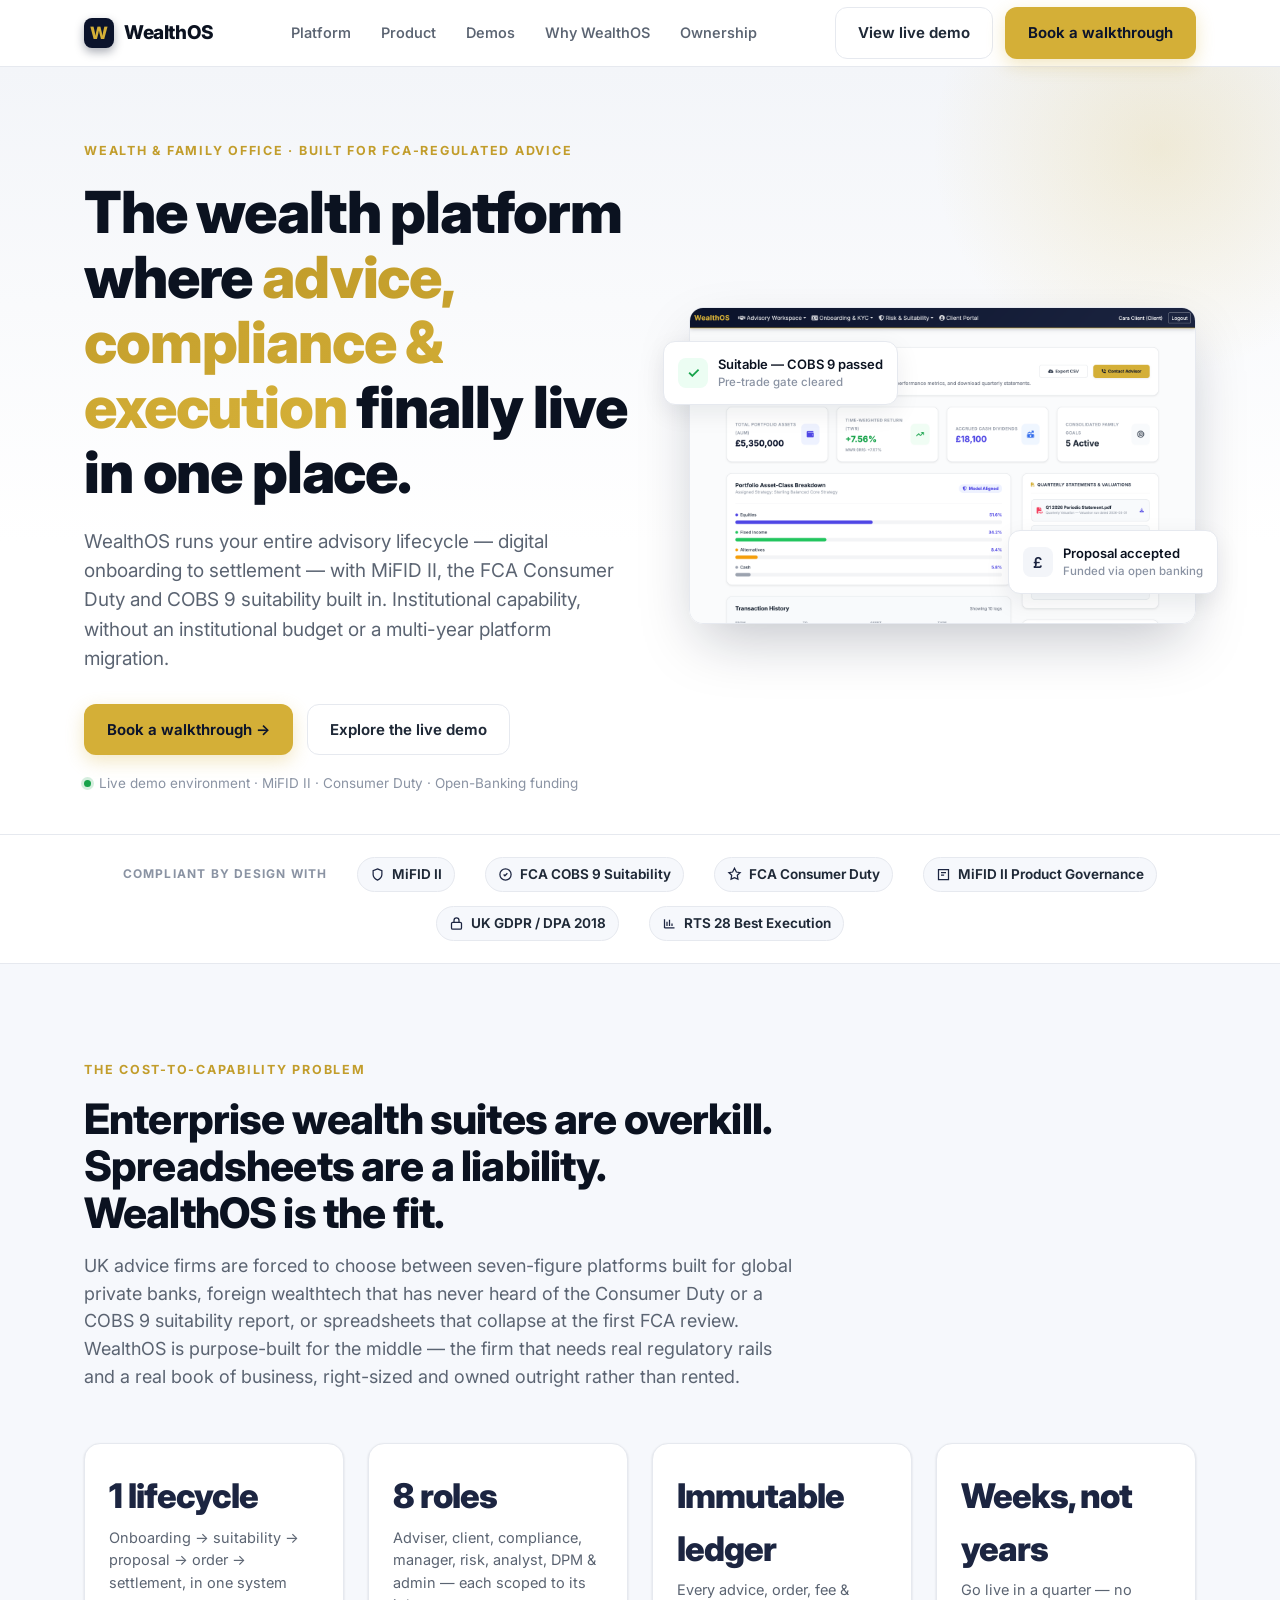
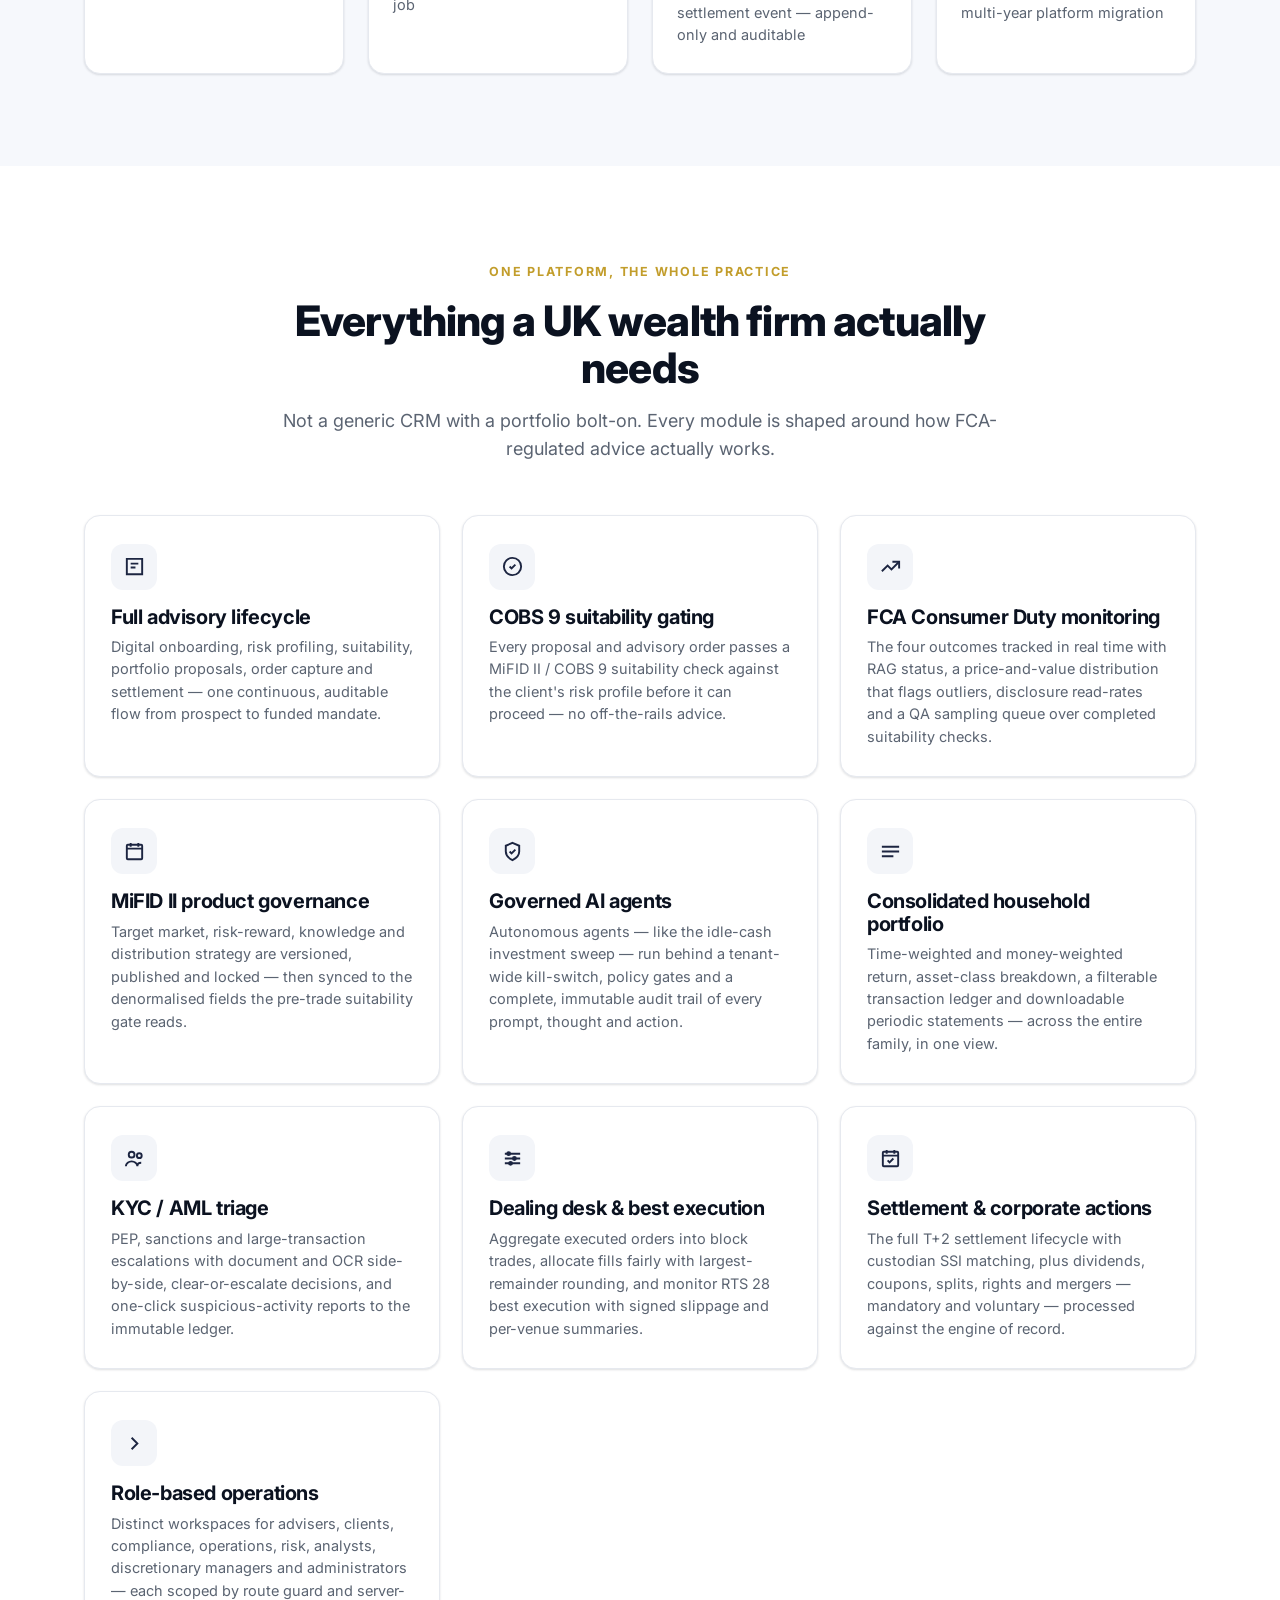
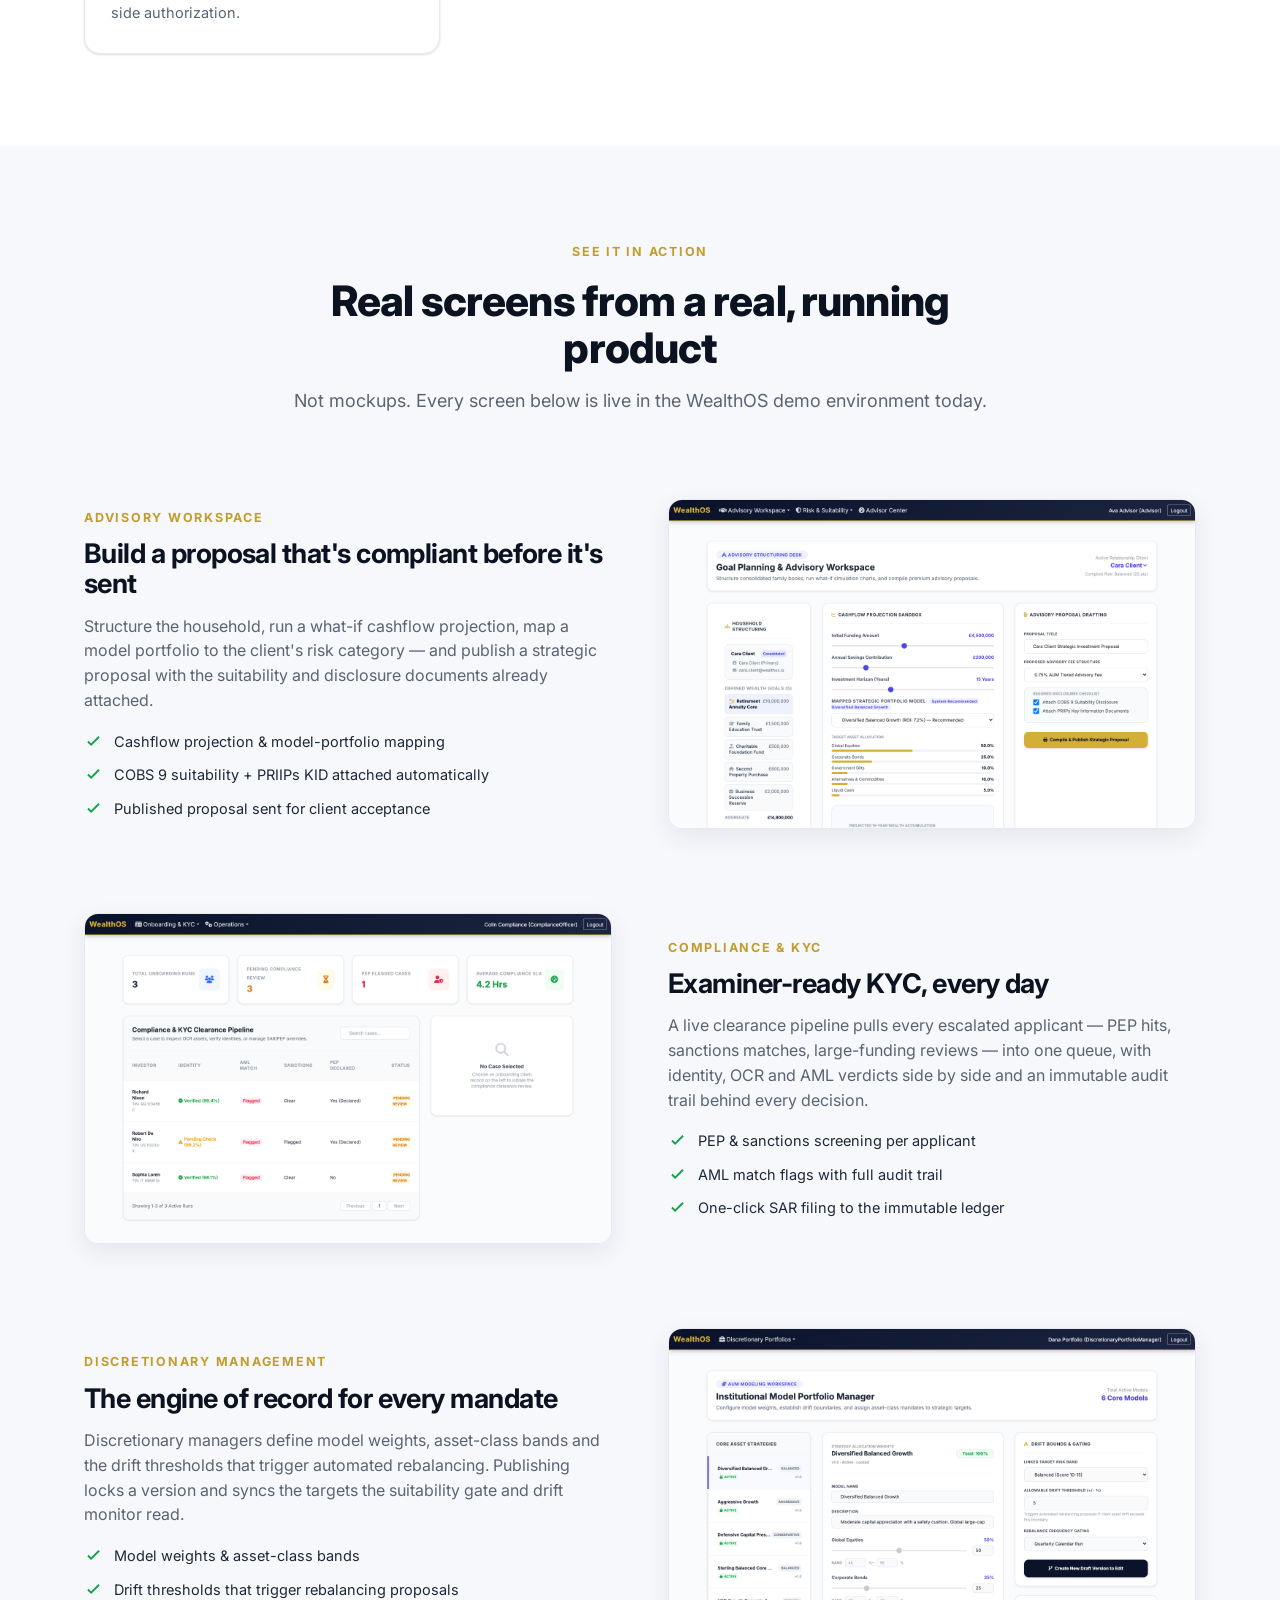
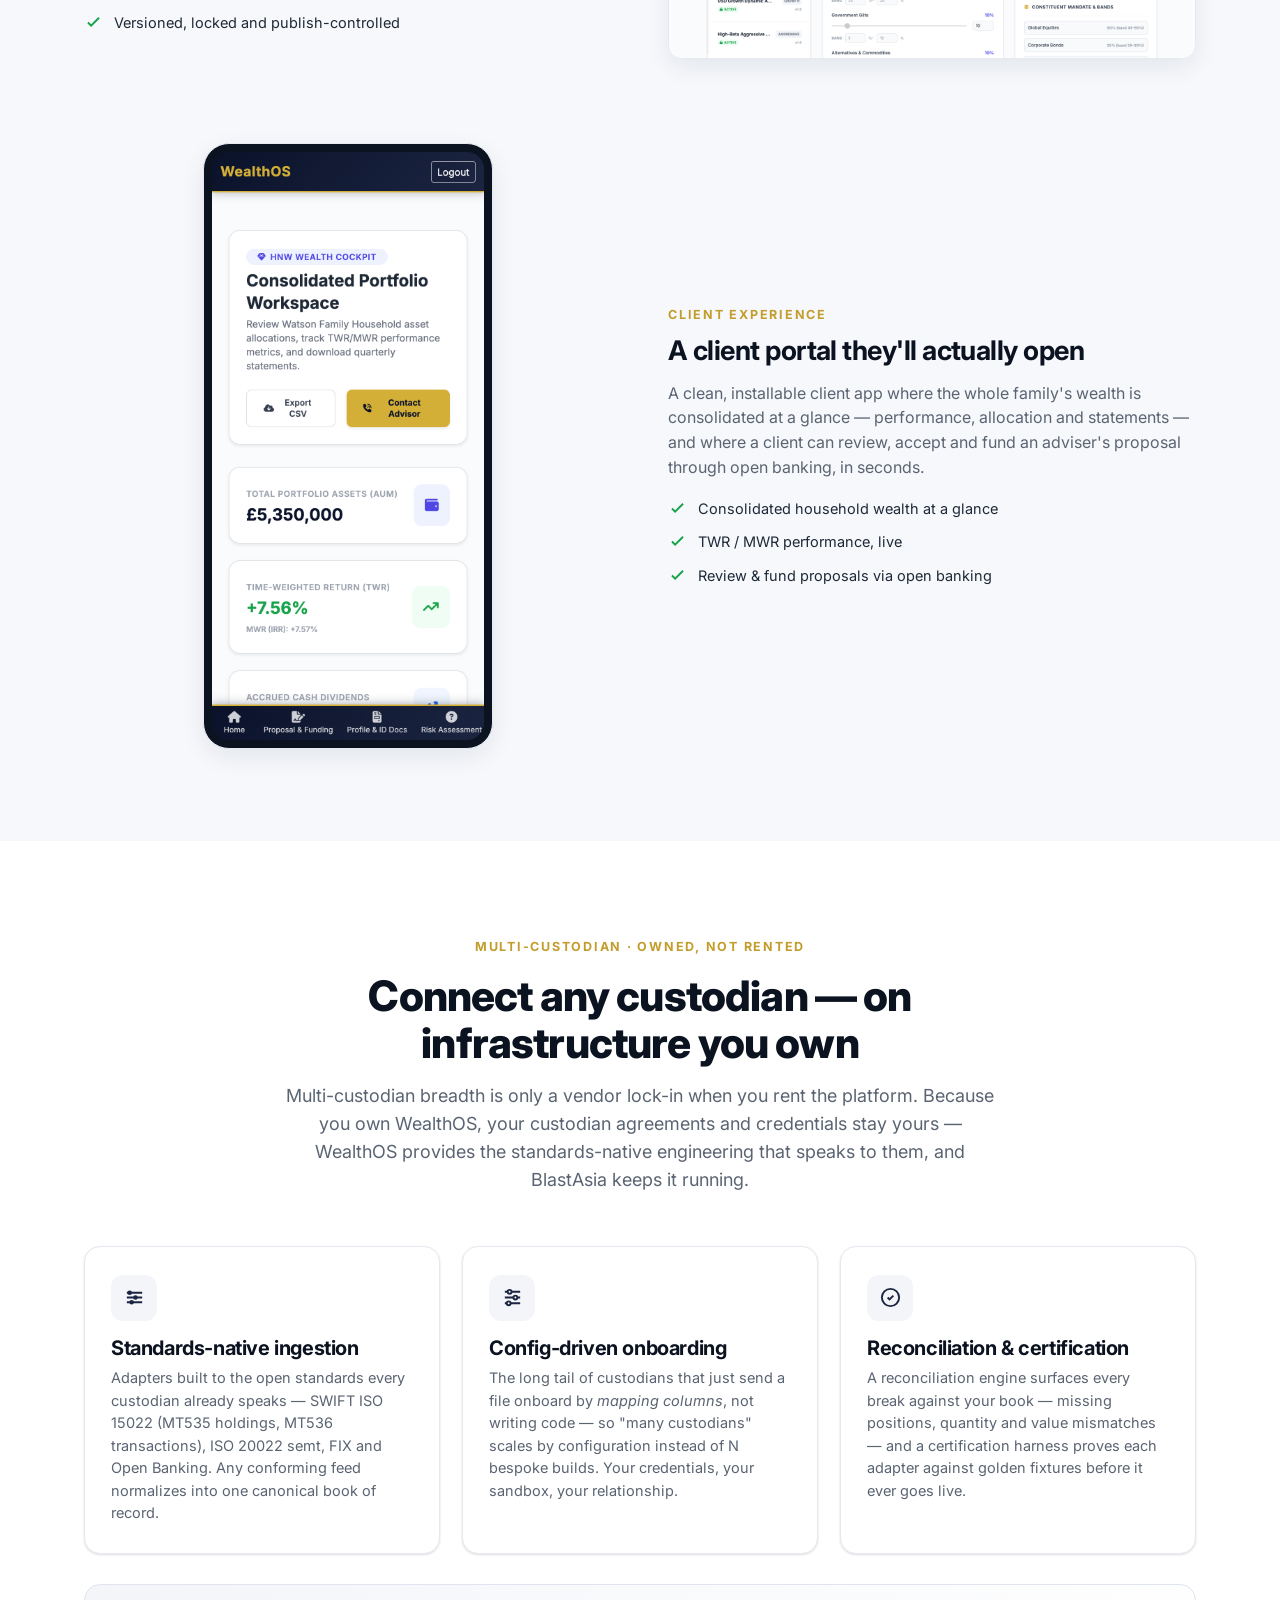
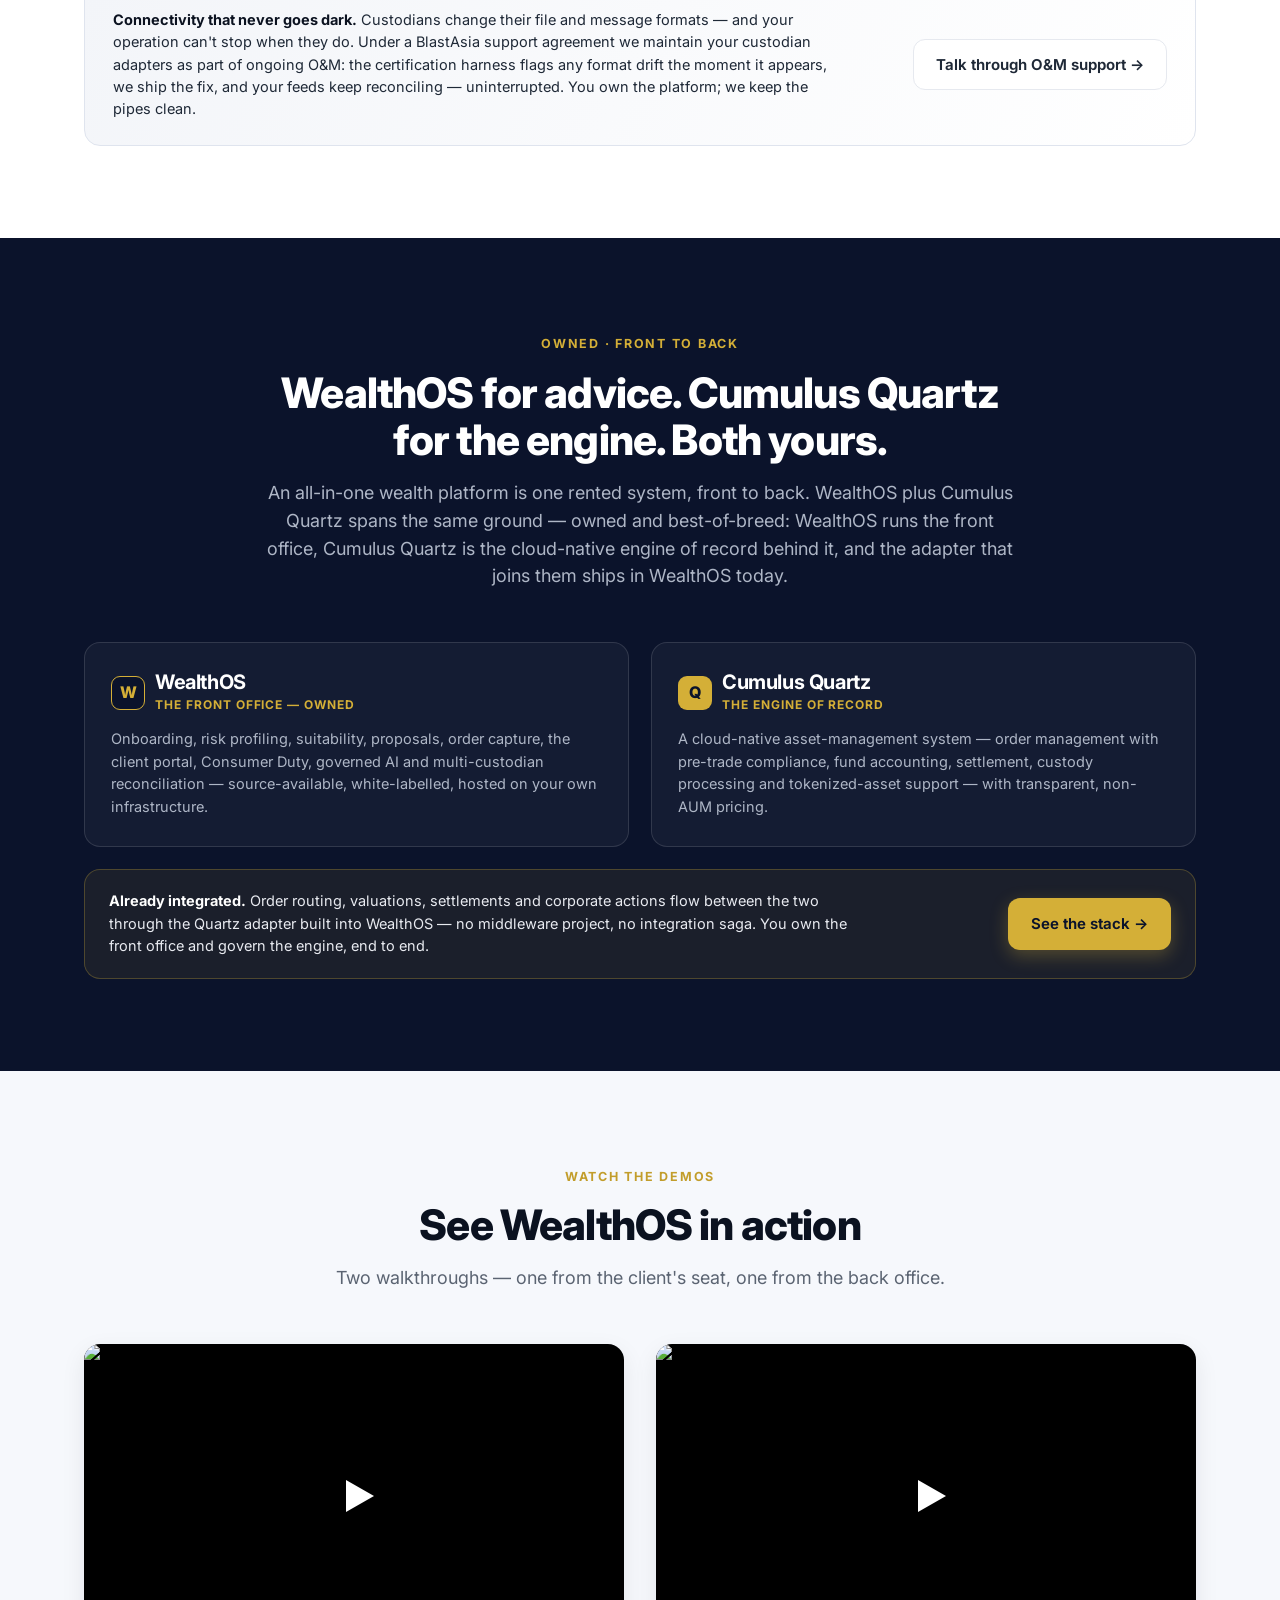
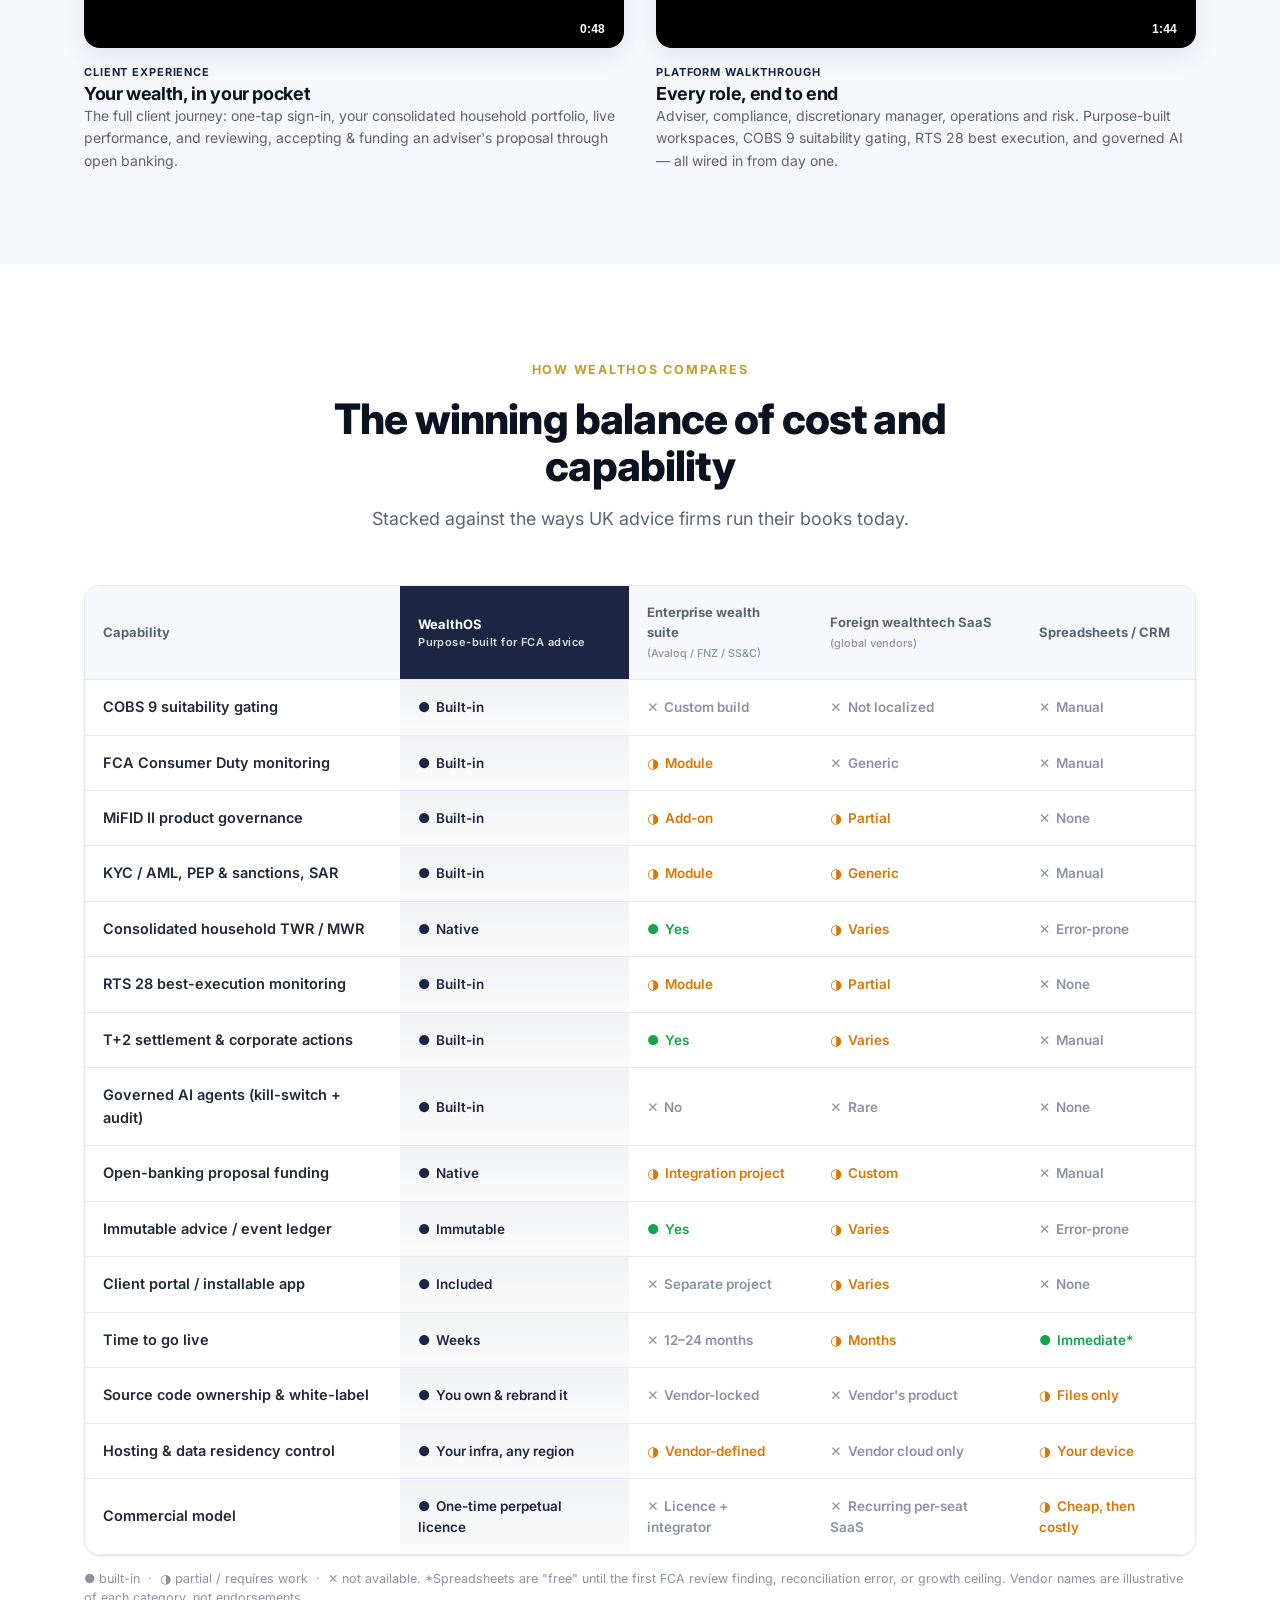
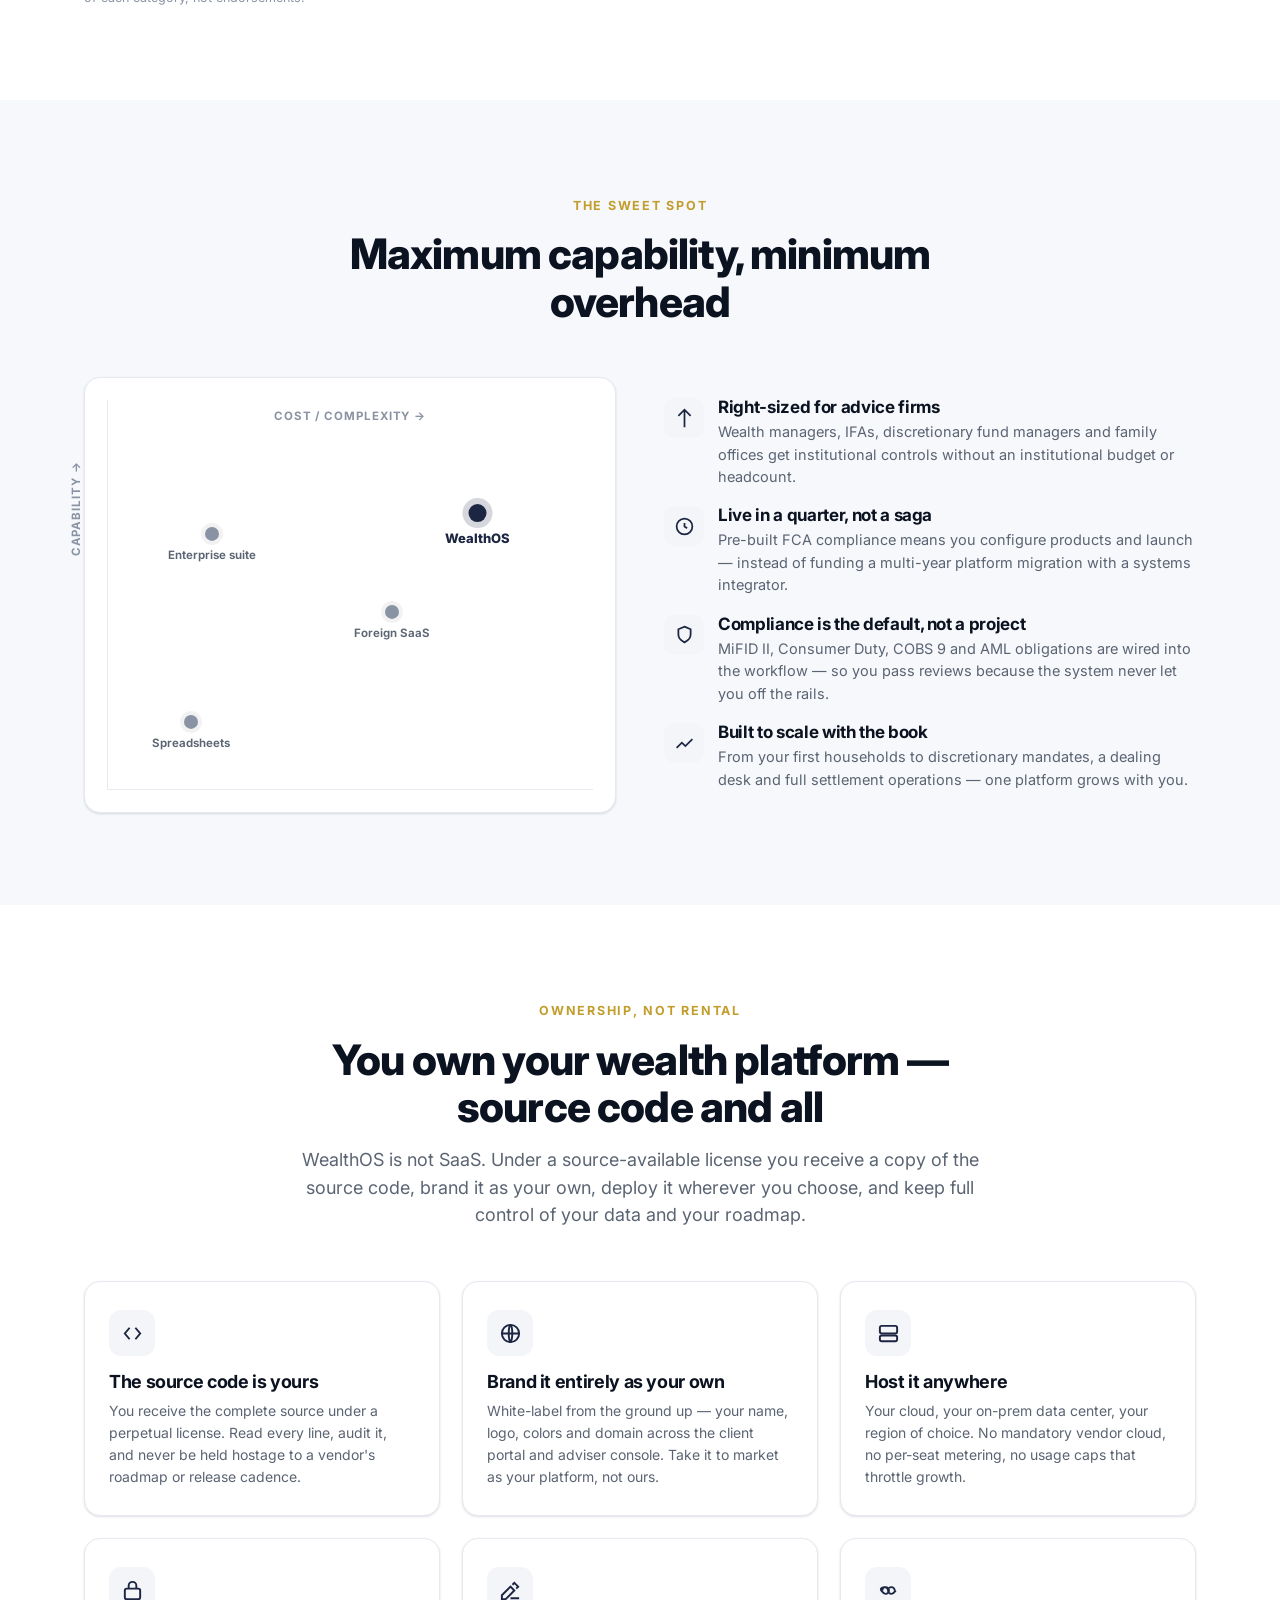
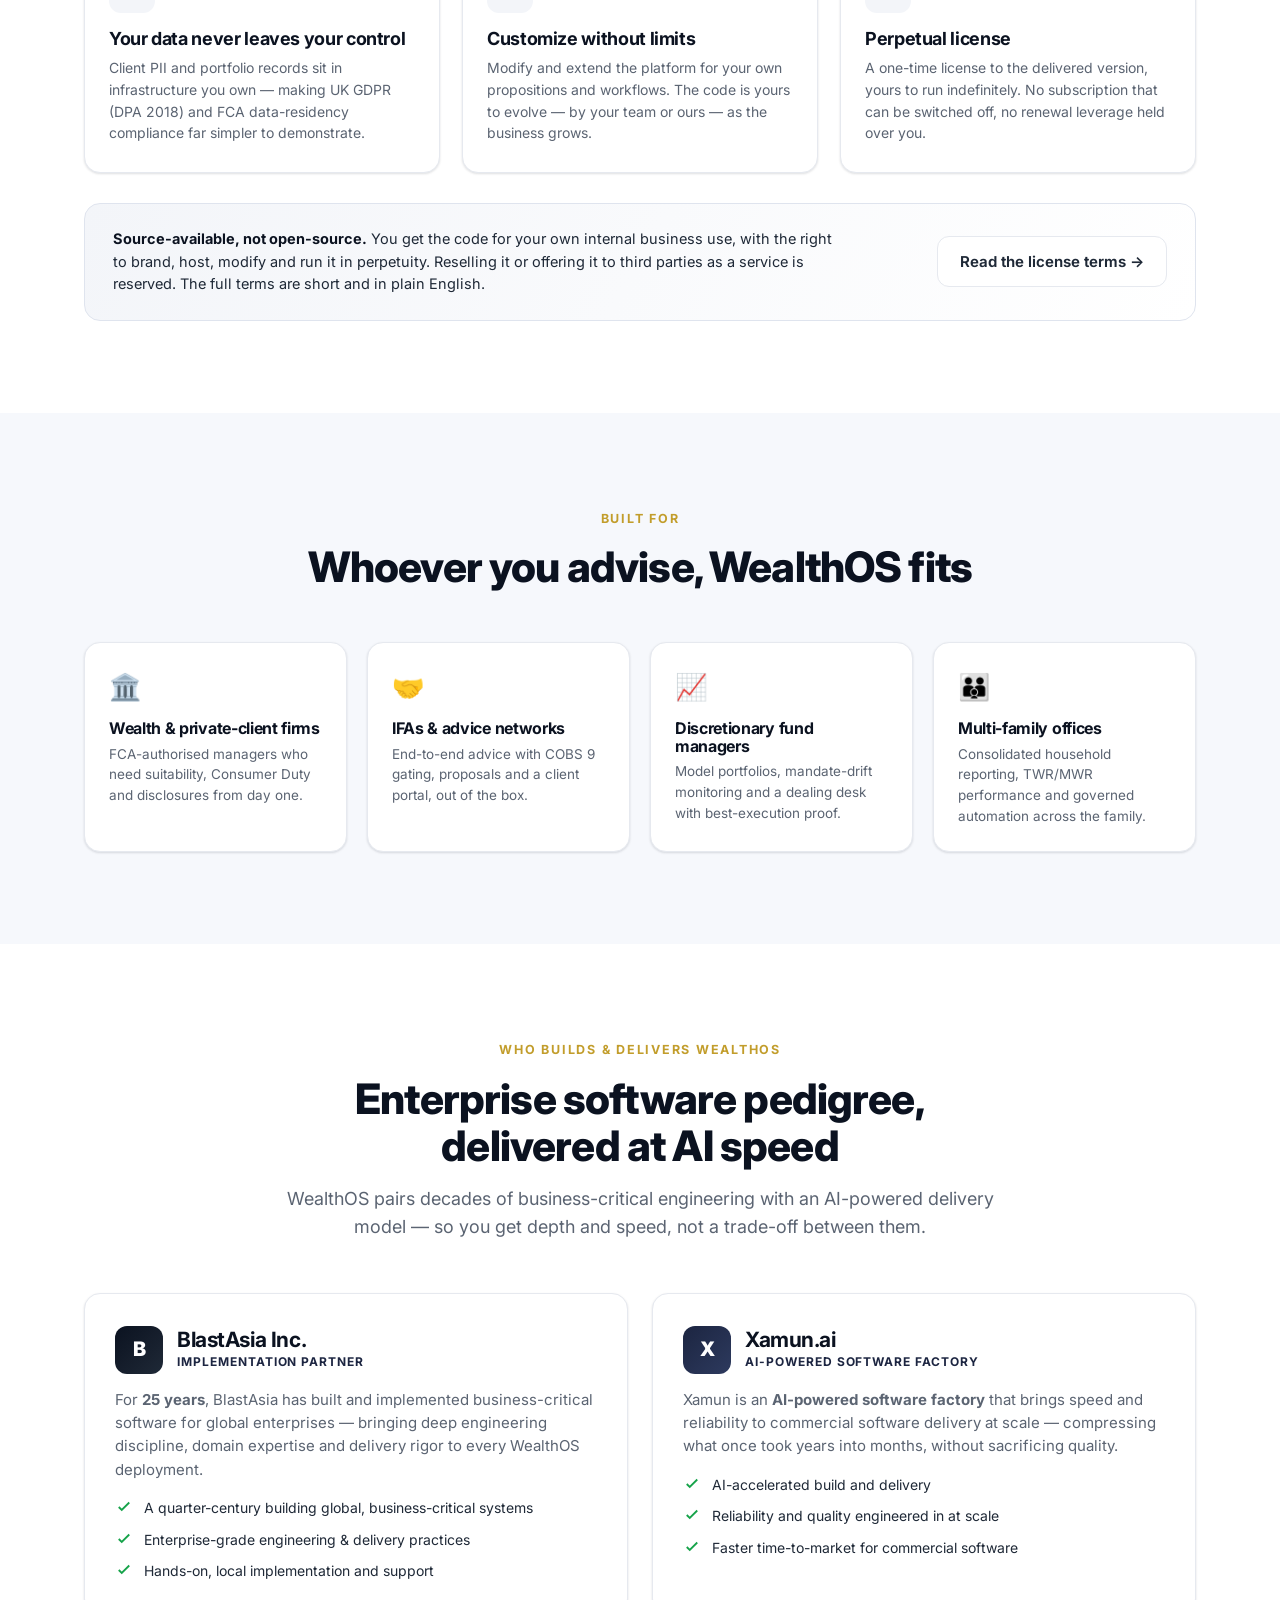
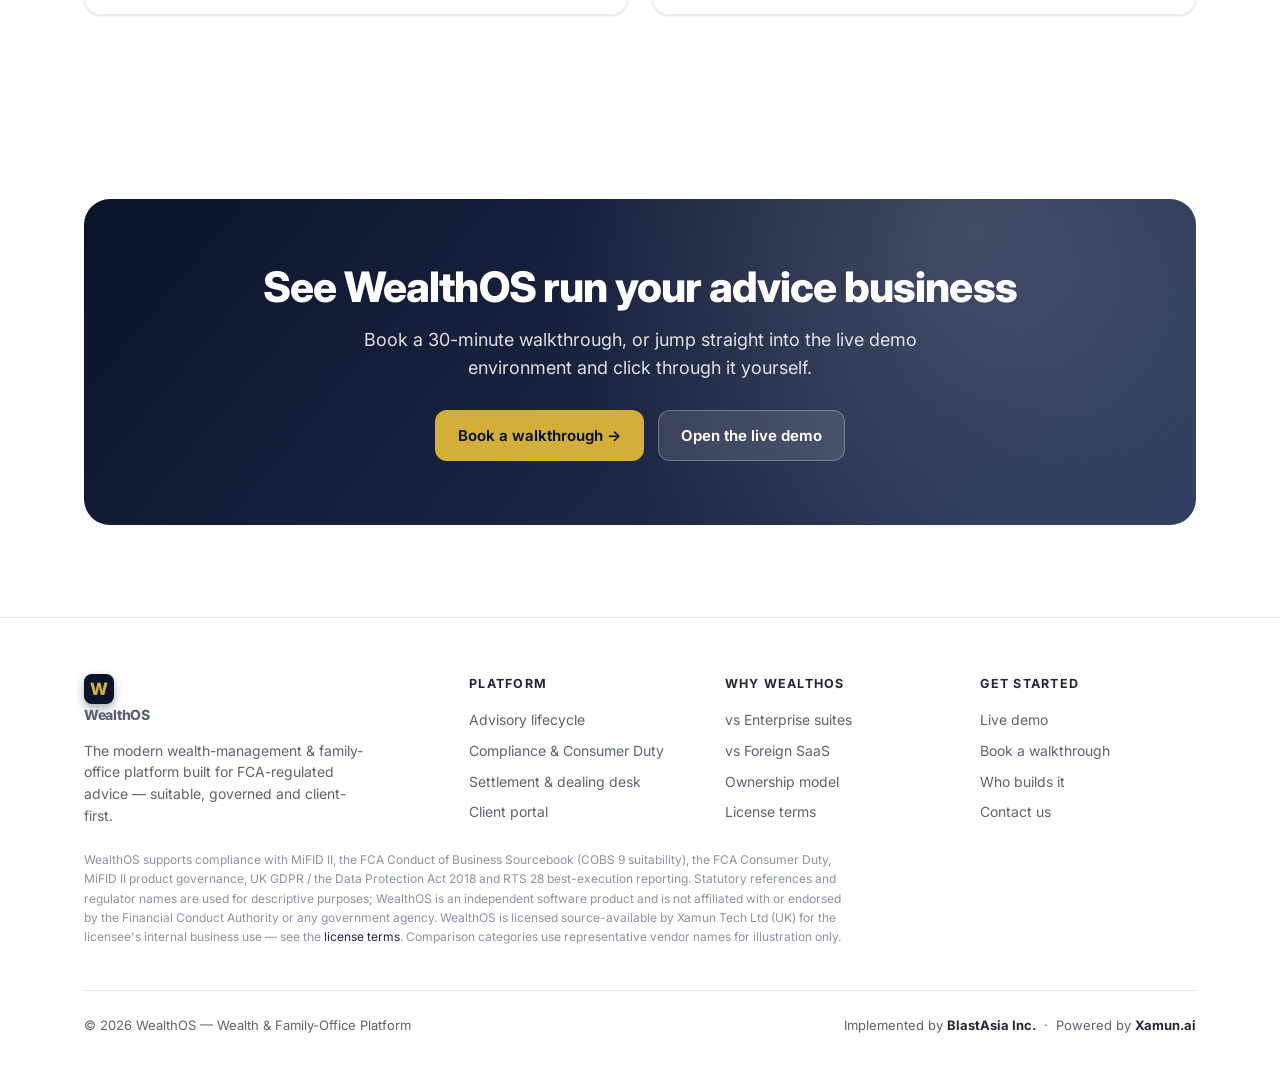
==== index.html @ 18eff6ae "WealthOS marketing micro-site (static + nginx Dockerfile) Co-Authored-By: Claude Opus 4.8 (1M contex" ====
<!DOCTYPE html>
<html lang="en">
<head>
<meta charset="UTF-8" />
<meta name="viewport" content="width=device-width, initial-scale=1.0" />
<title>WealthOS — The wealth platform built for FCA-regulated advice</title>
<meta name="description" content="WealthOS is a modern wealth-management & family-office platform for UK advice firms. The full advisory lifecycle — onboarding to settlement — with MiFID II, FCA Consumer Duty, COBS 9 suitability and product governance built in. Source-available and owned outright — your code, your branding, your hosting, your data." />
<link rel="preconnect" href="https://fonts.googleapis.com" />
<link rel="preconnect" href="https://fonts.gstatic.com" crossorigin />
<link href="https://fonts.googleapis.com/css2?family=Inter:wght@400;500;550;600;650;700;800;850&display=swap" rel="stylesheet" />
<link rel="stylesheet" href="styles.css" />
<noscript><style>.reveal{opacity:1 !important;transform:none !important;}</style></noscript>
</head>
<body>

<!-- ============ NAV ============ -->
<header class="nav">
  <div class="wrap nav-inner">
    <a class="brand" href="#top"><span class="logo">W</span> WealthOS</a>
    <nav class="nav-links">
      <a href="#features">Platform</a>
      <a href="#showcase">Product</a>
      <a href="#demos">Demos</a>
      <a href="#compare">Why WealthOS</a>
      <a href="#ownership">Ownership</a>
    </nav>
    <div class="nav-cta">
      <a class="btn btn-ghost" href="https://wealthos.xamun.ai" target="_blank" rel="noopener">View live demo</a>
      <a class="btn btn-primary" href="#cta">Book a walkthrough</a>
    </div>
  </div>
</header>

<a id="top"></a>

<!-- ============ HERO ============ -->
<section class="hero">
  <div class="wrap hero-grid">
    <div class="hero-text reveal">
      <span class="eyebrow">Wealth & family office · Built for FCA-regulated advice</span>
      <h1>The wealth platform where <span class="grad">advice, compliance &amp; execution</span> finally live in one place.</h1>
      <p class="hero-sub">WealthOS runs your entire advisory lifecycle — digital onboarding to settlement — with MiFID II, the FCA Consumer Duty and COBS 9 suitability built in. Institutional capability, without an institutional budget or a multi-year platform migration.</p>
      <div class="hero-cta">
        <a class="btn btn-primary" href="#cta">Book a walkthrough →</a>
        <a class="btn btn-ghost" href="https://wealthos.xamun.ai" target="_blank" rel="noopener">Explore the live demo</a>
      </div>
      <div class="hero-note"><span class="dot"></span> Live demo environment · MiFID II · Consumer Duty · Open-Banking funding</div>
    </div>
    <div class="hero-shot reveal">
      <img src="assets/shots/hero.png" alt="WealthOS consolidated portfolio workspace showing household AUM, time-weighted return and asset allocation" />
      <div class="float f1">
        <span class="ic" style="background:var(--green-50);color:var(--green)">✓</span>
        <div><div>Suitable — COBS 9 passed</div><div class="sub">Pre-trade gate cleared</div></div>
      </div>
      <div class="float f2">
        <span class="ic" style="background:var(--brand-50);color:var(--brand)">£</span>
        <div><div>Proposal accepted</div><div class="sub">Funded via open banking</div></div>
      </div>
    </div>
  </div>
</section>

<!-- ============ TRUST STRIP ============ -->
<div class="trust">
  <div class="wrap trust-inner">
    <span class="trust-label">Compliant by design with</span>
    <span class="trust-chip"><svg viewBox="0 0 24 24" fill="none" stroke="currentColor" stroke-width="2"><path d="M12 3l7 3v6c0 4-3 7-7 9-4-2-7-5-7-9V6z"/></svg> MiFID II</span>
    <span class="trust-chip"><svg viewBox="0 0 24 24" fill="none" stroke="currentColor" stroke-width="2"><circle cx="12" cy="12" r="9"/><path d="M9 12l2 2 4-4"/></svg> FCA COBS 9 Suitability</span>
    <span class="trust-chip"><svg viewBox="0 0 24 24" fill="none" stroke="currentColor" stroke-width="2"><path d="M12 2l3 6 6 .9-4.5 4.3 1 6.3L12 17l-5.5 2.5 1-6.3L3 8.9 9 8z"/></svg> FCA Consumer Duty</span>
    <span class="trust-chip"><svg viewBox="0 0 24 24" fill="none" stroke="currentColor" stroke-width="2"><path d="M4 4h16v16H4z"/><path d="M8 9h8M8 13h5"/></svg> MiFID II Product Governance</span>
    <span class="trust-chip"><svg viewBox="0 0 24 24" fill="none" stroke="currentColor" stroke-width="2"><rect x="4" y="10" width="16" height="11" rx="2"/><path d="M8 10V7a4 4 0 0 1 8 0v3"/></svg> UK GDPR / DPA 2018</span>
    <span class="trust-chip"><svg viewBox="0 0 24 24" fill="none" stroke="currentColor" stroke-width="2"><path d="M4 19V5m0 14h16M8 16V9m4 7V6m4 10v-4"/></svg> RTS 28 Best Execution</span>
  </div>
</div>

<!-- ============ POSITIONING / STATS ============ -->
<section class="section bg-soft">
  <div class="wrap">
    <div class="section-head reveal">
      <span class="eyebrow">The cost-to-capability problem</span>
      <h2>Enterprise wealth suites are overkill. Spreadsheets are a liability. WealthOS is the fit.</h2>
      <p>UK advice firms are forced to choose between seven-figure platforms built for global private banks, foreign wealthtech that has never heard of the Consumer Duty or a COBS 9 suitability report, or spreadsheets that collapse at the first FCA review. WealthOS is purpose-built for the middle — the firm that needs real regulatory rails and a real book of business, right-sized and owned outright rather than rented.</p>
    </div>
    <div class="stats">
      <div class="stat reveal"><div class="n">1 lifecycle</div><div class="l">Onboarding → suitability → proposal → order → settlement, in one system</div></div>
      <div class="stat reveal"><div class="n">8 roles</div><div class="l">Adviser, client, compliance, manager, risk, analyst, DPM &amp; admin — each scoped to its job</div></div>
      <div class="stat reveal"><div class="n">Immutable ledger</div><div class="l">Every advice, order, fee &amp; settlement event — append-only and auditable</div></div>
      <div class="stat reveal"><div class="n">Weeks, not years</div><div class="l">Go live in a quarter — no multi-year platform migration</div></div>
    </div>
  </div>
</section>

<!-- ============ FEATURE GRID ============ -->
<section class="section" id="features">
  <div class="wrap">
    <div class="section-head center reveal">
      <span class="eyebrow">One platform, the whole practice</span>
      <h2>Everything a UK wealth firm actually needs</h2>
      <p>Not a generic CRM with a portfolio bolt-on. Every module is shaped around how FCA-regulated advice actually works.</p>
    </div>
    <div class="features">
      <div class="feature reveal">
        <div class="ic"><svg viewBox="0 0 24 24" fill="none" stroke="currentColor" stroke-width="2"><path d="M4 4h16v16H4z"/><path d="M8 9h8M8 13h5"/></svg></div>
        <h3>Full advisory lifecycle</h3>
        <p>Digital onboarding, risk profiling, suitability, portfolio proposals, order capture and settlement — one continuous, auditable flow from prospect to funded mandate.</p>
      </div>
      <div class="feature reveal">
        <div class="ic"><svg viewBox="0 0 24 24" fill="none" stroke="currentColor" stroke-width="2"><circle cx="12" cy="12" r="9"/><path d="M9 12l2 2 4-4"/></svg></div>
        <h3>COBS 9 suitability gating</h3>
        <p>Every proposal and advisory order passes a MiFID II / COBS 9 suitability check against the client's risk profile before it can proceed — no off-the-rails advice.</p>
      </div>
      <div class="feature reveal">
        <div class="ic"><svg viewBox="0 0 24 24" fill="none" stroke="currentColor" stroke-width="2"><path d="M3 17l6-6 4 4 8-8"/><path d="M14 7h7v7"/></svg></div>
        <h3>FCA Consumer Duty monitoring</h3>
        <p>The four outcomes tracked in real time with RAG status, a price-and-value distribution that flags outliers, disclosure read-rates and a QA sampling queue over completed suitability checks.</p>
      </div>
      <div class="feature reveal">
        <div class="ic"><svg viewBox="0 0 24 24" fill="none" stroke="currentColor" stroke-width="2"><path d="M16 3v4M8 3v4M3 9h18M5 5h14a1 1 0 0 1 1 1v13a1 1 0 0 1-1 1H5a1 1 0 0 1-1-1V6a1 1 0 0 1 1-1z"/></svg></div>
        <h3>MiFID II product governance</h3>
        <p>Target market, risk-reward, knowledge and distribution strategy are versioned, published and locked — then synced to the denormalised fields the pre-trade suitability gate reads.</p>
      </div>
      <div class="feature reveal">
        <div class="ic"><svg viewBox="0 0 24 24" fill="none" stroke="currentColor" stroke-width="2"><path d="M12 3l7 3v6c0 4-3 7-7 9-4-2-7-5-7-9V6z"/><path d="M9 12l2 2 4-4"/></svg></div>
        <h3>Governed AI agents</h3>
        <p>Autonomous agents — like the idle-cash investment sweep — run behind a tenant-wide kill-switch, policy gates and a complete, immutable audit trail of every prompt, thought and action.</p>
      </div>
      <div class="feature reveal">
        <div class="ic"><svg viewBox="0 0 24 24" fill="none" stroke="currentColor" stroke-width="2"><path d="M3 7h18M3 12h18M3 17h12"/></svg></div>
        <h3>Consolidated household portfolio</h3>
        <p>Time-weighted and money-weighted return, asset-class breakdown, a filterable transaction ledger and downloadable periodic statements — across the entire family, in one view.</p>
      </div>
      <div class="feature reveal">
        <div class="ic"><svg viewBox="0 0 24 24" fill="none" stroke="currentColor" stroke-width="2"><circle cx="9" cy="8" r="3"/><circle cx="17" cy="9" r="2.5"/><path d="M3 20c0-3 3-5 6-5s6 2 6 5M15 20c0-2 1.5-3.5 4-3.5"/></svg></div>
        <h3>KYC / AML triage</h3>
        <p>PEP, sanctions and large-transaction escalations with document and OCR side-by-side, clear-or-escalate decisions, and one-click suspicious-activity reports to the immutable ledger.</p>
      </div>
      <div class="feature reveal">
        <div class="ic"><svg viewBox="0 0 24 24" fill="none" stroke="currentColor" stroke-width="2"><path d="M4 7h16M4 12h16M4 17h16"/><circle cx="8" cy="7" r="1.5" fill="currentColor"/><circle cx="14" cy="12" r="1.5" fill="currentColor"/><circle cx="10" cy="17" r="1.5" fill="currentColor"/></svg></div>
        <h3>Dealing desk &amp; best execution</h3>
        <p>Aggregate executed orders into block trades, allocate fills fairly with largest-remainder rounding, and monitor RTS 28 best execution with signed slippage and per-venue summaries.</p>
      </div>
      <div class="feature reveal">
        <div class="ic"><svg viewBox="0 0 24 24" fill="none" stroke="currentColor" stroke-width="2"><path d="M16 3v4M8 3v4M3 9h18M5 5h14a1 1 0 0 1 1 1v13a1 1 0 0 1-1 1H5a1 1 0 0 1-1-1V6a1 1 0 0 1 1-1z"/><path d="M9 14l2 2 4-4"/></svg></div>
        <h3>Settlement &amp; corporate actions</h3>
        <p>The full T+2 settlement lifecycle with custodian SSI matching, plus dividends, coupons, splits, rights and mergers — mandatory and voluntary — processed against the engine of record.</p>
      </div>
      <div class="feature reveal">
        <div class="ic"><svg viewBox="0 0 24 24" fill="none" stroke="currentColor" stroke-width="2"><path d="M9 6l6 6-6 6"/></svg></div>
        <h3>Role-based operations</h3>
        <p>Distinct workspaces for advisers, clients, compliance, operations, risk, analysts, discretionary managers and administrators — each scoped by route guard and server-side authorization.</p>
      </div>
    </div>
  </div>
</section>

<!-- ============ SHOWCASE ============ -->
<section class="section bg-soft" id="showcase">
  <div class="wrap">
    <div class="section-head center reveal">
      <span class="eyebrow">See it in action</span>
      <h2>Real screens from a real, running product</h2>
      <p>Not mockups. Every screen below is live in the WealthOS demo environment today.</p>
    </div>

    <!-- 1 advisory workspace -->
    <div class="showcase reveal">
      <div class="sc-text">
        <span class="eyebrow">Advisory workspace</span>
        <h3>Build a proposal that's compliant before it's sent</h3>
        <p>Structure the household, run a what-if cashflow projection, map a model portfolio to the client's risk category — and publish a strategic proposal with the suitability and disclosure documents already attached.</p>
        <ul class="sc-list">
          <li><svg viewBox="0 0 24 24" fill="none" stroke="currentColor" stroke-width="2.4"><path d="M5 12l4 4L19 6"/></svg> Cashflow projection &amp; model-portfolio mapping</li>
          <li><svg viewBox="0 0 24 24" fill="none" stroke="currentColor" stroke-width="2.4"><path d="M5 12l4 4L19 6"/></svg> COBS 9 suitability + PRIIPs KID attached automatically</li>
          <li><svg viewBox="0 0 24 24" fill="none" stroke="currentColor" stroke-width="2.4"><path d="M5 12l4 4L19 6"/></svg> Published proposal sent for client acceptance</li>
        </ul>
      </div>
      <div class="sc-shot"><img src="assets/shots/shot-01.png" alt="WealthOS goal planning and advisory workspace with cashflow projection and proposal drafting" /></div>
    </div>

    <!-- 2 compliance / KYC -->
    <div class="showcase reverse reveal">
      <div class="sc-text">
        <span class="eyebrow">Compliance &amp; KYC</span>
        <h3>Examiner-ready KYC, every day</h3>
        <p>A live clearance pipeline pulls every escalated applicant — PEP hits, sanctions matches, large-funding reviews — into one queue, with identity, OCR and AML verdicts side by side and an immutable audit trail behind every decision.</p>
        <ul class="sc-list">
          <li><svg viewBox="0 0 24 24" fill="none" stroke="currentColor" stroke-width="2.4"><path d="M5 12l4 4L19 6"/></svg> PEP &amp; sanctions screening per applicant</li>
          <li><svg viewBox="0 0 24 24" fill="none" stroke="currentColor" stroke-width="2.4"><path d="M5 12l4 4L19 6"/></svg> AML match flags with full audit trail</li>
          <li><svg viewBox="0 0 24 24" fill="none" stroke="currentColor" stroke-width="2.4"><path d="M5 12l4 4L19 6"/></svg> One-click SAR filing to the immutable ledger</li>
        </ul>
      </div>
      <div class="sc-shot"><img src="assets/shots/shot-02.png" alt="WealthOS compliance and KYC clearance pipeline with PEP and sanctions flags" /></div>
    </div>

    <!-- 3 model portfolio -->
    <div class="showcase reveal">
      <div class="sc-text">
        <span class="eyebrow">Discretionary management</span>
        <h3>The engine of record for every mandate</h3>
        <p>Discretionary managers define model weights, asset-class bands and the drift thresholds that trigger automated rebalancing. Publishing locks a version and syncs the targets the suitability gate and drift monitor read.</p>
        <ul class="sc-list">
          <li><svg viewBox="0 0 24 24" fill="none" stroke="currentColor" stroke-width="2.4"><path d="M5 12l4 4L19 6"/></svg> Model weights &amp; asset-class bands</li>
          <li><svg viewBox="0 0 24 24" fill="none" stroke="currentColor" stroke-width="2.4"><path d="M5 12l4 4L19 6"/></svg> Drift thresholds that trigger rebalancing proposals</li>
          <li><svg viewBox="0 0 24 24" fill="none" stroke="currentColor" stroke-width="2.4"><path d="M5 12l4 4L19 6"/></svg> Versioned, locked and publish-controlled</li>
        </ul>
      </div>
      <div class="sc-shot"><img src="assets/shots/shot-03.png" alt="WealthOS institutional model portfolio manager with drift bounds and rebalance gating" /></div>
    </div>

    <!-- 4 client mobile -->
    <div class="showcase reverse reveal">
      <div class="sc-text">
        <span class="eyebrow">Client experience</span>
        <h3>A client portal they'll actually open</h3>
        <p>A clean, installable client app where the whole family's wealth is consolidated at a glance — performance, allocation and statements — and where a client can review, accept and fund an adviser's proposal through open banking, in seconds.</p>
        <ul class="sc-list">
          <li><svg viewBox="0 0 24 24" fill="none" stroke="currentColor" stroke-width="2.4"><path d="M5 12l4 4L19 6"/></svg> Consolidated household wealth at a glance</li>
          <li><svg viewBox="0 0 24 24" fill="none" stroke="currentColor" stroke-width="2.4"><path d="M5 12l4 4L19 6"/></svg> TWR / MWR performance, live</li>
          <li><svg viewBox="0 0 24 24" fill="none" stroke="currentColor" stroke-width="2.4"><path d="M5 12l4 4L19 6"/></svg> Review &amp; fund proposals via open banking</li>
        </ul>
      </div>
      <div class="sc-shot phone"><img src="assets/shots/shot-04.png" alt="WealthOS client portfolio mobile app showing consolidated household wealth" /></div>
    </div>
  </div>
</section>

<!-- ============ MULTI-CUSTODIAN & O&M ============ -->
<section class="section" id="custody">
  <div class="wrap">
    <div class="section-head center reveal">
      <span class="eyebrow">Multi-custodian · Owned, not rented</span>
      <h2>Connect any custodian — on infrastructure you own</h2>
      <p>Multi-custodian breadth is only a vendor lock-in when you rent the platform. Because you own WealthOS, your custodian agreements and credentials stay yours — WealthOS provides the standards-native engineering that speaks to them, and BlastAsia keeps it running.</p>
    </div>
    <div class="features">
      <div class="feature reveal">
        <div class="ic"><svg viewBox="0 0 24 24" fill="none" stroke="currentColor" stroke-width="2"><path d="M4 7h16M4 12h16M4 17h16"/><circle cx="7" cy="7" r="1.4" fill="currentColor"/><circle cx="13" cy="12" r="1.4" fill="currentColor"/><circle cx="9" cy="17" r="1.4" fill="currentColor"/></svg></div>
        <h3>Standards-native ingestion</h3>
        <p>Adapters built to the open standards every custodian already speaks — SWIFT ISO 15022 (MT535 holdings, MT536 transactions), ISO 20022 semt, FIX and Open Banking. Any conforming feed normalizes into one canonical book of record.</p>
      </div>
      <div class="feature reveal">
        <div class="ic"><svg viewBox="0 0 24 24" fill="none" stroke="currentColor" stroke-width="2"><path d="M4 6h16M4 12h16M4 18h16"/><circle cx="9" cy="6" r="2" fill="#fff"/><circle cx="15" cy="12" r="2" fill="#fff"/><circle cx="8" cy="18" r="2" fill="#fff"/></svg></div>
        <h3>Config-driven onboarding</h3>
        <p>The long tail of custodians that just send a file onboard by <em>mapping columns</em>, not writing code — so "many custodians" scales by configuration instead of N bespoke builds. Your credentials, your sandbox, your relationship.</p>
      </div>
      <div class="feature reveal">
        <div class="ic"><svg viewBox="0 0 24 24" fill="none" stroke="currentColor" stroke-width="2"><circle cx="12" cy="12" r="9"/><path d="M9 12l2 2 4-4"/></svg></div>
        <h3>Reconciliation &amp; certification</h3>
        <p>A reconciliation engine surfaces every break against your book — missing positions, quantity and value mismatches — and a certification harness proves each adapter against golden fixtures before it ever goes live.</p>
      </div>
    </div>
    <div class="own-cta reveal">
      <div><strong>Connectivity that never goes dark.</strong> Custodians change their file and message formats — and your operation can't stop when they do. Under a BlastAsia support agreement we maintain your custodian adapters as part of ongoing O&amp;M: the certification harness flags any format drift the moment it appears, we ship the fix, and your feeds keep reconciling — uninterrupted. You own the platform; we keep the pipes clean.</div>
      <a class="btn btn-ghost" href="#cta">Talk through O&amp;M support →</a>
    </div>
  </div>
</section>

<!-- ============ FRONT-TO-BACK / CUMULUS QUARTZ ============ -->
<section class="section" id="stack" style="background:#0b132b;color:#fff;">
  <div class="wrap">
    <div class="section-head center reveal" style="max-width:760px;">
      <span class="eyebrow" style="color:#d4af37;">Owned · Front to back</span>
      <h2 style="color:#fff;">WealthOS for advice. Cumulus Quartz for the engine. Both yours.</h2>
      <p style="color:#aeb6c6;">An all-in-one wealth platform is one rented system, front to back. WealthOS plus Cumulus Quartz spans the same ground — owned and best-of-breed: WealthOS runs the front office, Cumulus Quartz is the cloud-native engine of record behind it, and the adapter that joins them ships in WealthOS today.</p>
    </div>
    <div class="reveal" style="display:grid;grid-template-columns:1fr 1fr;gap:22px;margin-top:8px;">
      <div style="background:rgba(255,255,255,.04);border:1px solid rgba(255,255,255,.12);border-radius:16px;padding:28px 26px;">
        <div style="display:flex;align-items:center;gap:10px;margin-bottom:14px;">
          <span style="width:34px;height:34px;border-radius:9px;background:#0b132b;border:1px solid #d4af37;color:#d4af37;display:grid;place-items:center;font-weight:800;">W</span>
          <div><h3 style="color:#fff;">WealthOS</h3><p style="font-size:12px;font-weight:700;letter-spacing:.08em;text-transform:uppercase;color:#d4af37;margin-top:2px;">The front office — owned</p></div>
        </div>
        <p style="color:#aeb6c6;font-size:14.5px;">Onboarding, risk profiling, suitability, proposals, order capture, the client portal, Consumer Duty, governed AI and multi-custodian reconciliation — source-available, white-labelled, hosted on your own infrastructure.</p>
      </div>
      <div style="background:rgba(255,255,255,.04);border:1px solid rgba(255,255,255,.12);border-radius:16px;padding:28px 26px;">
        <div style="display:flex;align-items:center;gap:10px;margin-bottom:14px;">
          <span style="width:34px;height:34px;border-radius:9px;background:#d4af37;color:#0b132b;display:grid;place-items:center;font-weight:800;">Q</span>
          <div><h3 style="color:#fff;">Cumulus Quartz</h3><p style="font-size:12px;font-weight:700;letter-spacing:.08em;text-transform:uppercase;color:#d4af37;margin-top:2px;">The engine of record</p></div>
        </div>
        <p style="color:#aeb6c6;font-size:14.5px;">A cloud-native asset-management system — order management with pre-trade compliance, fund accounting, settlement, custody processing and tokenized-asset support — with transparent, non-AUM pricing.</p>
      </div>
    </div>
    <div class="reveal" style="margin-top:22px;background:rgba(212,175,55,.08);border:1px solid rgba(212,175,55,.28);border-radius:16px;padding:20px 24px;display:flex;align-items:center;gap:14px;flex-wrap:wrap;justify-content:space-between;">
      <div style="color:#e8eaf0;font-size:14.5px;max-width:760px;"><strong style="color:#fff;">Already integrated.</strong> Order routing, valuations, settlements and corporate actions flow between the two through the Quartz adapter built into WealthOS — no middleware project, no integration saga. You own the front office and govern the engine, end to end.</div>
      <a class="btn btn-primary" href="#cta">See the stack →</a>
    </div>
  </div>
</section>

<!-- ============ DEMO VIDEOS ============ -->
<section class="section bg-soft" id="demos">
  <div class="wrap">
    <div class="section-head center reveal">
      <span class="eyebrow">Watch the demos</span>
      <h2>See WealthOS in action</h2>
      <p>Two walkthroughs — one from the client's seat, one from the back office.</p>
    </div>

    <div class="demo-grid">
      <!-- Client journey -->
      <div class="demo-card reveal">
        <button class="demo-thumb" data-video="6qeNOZBjxjo" data-ratio="portrait" aria-label="Play client journey demo">
          <img src="https://img.youtube.com/vi/6qeNOZBjxjo/maxresdefault.jpg" alt="WealthOS client journey demo thumbnail" loading="lazy" />
          <span class="demo-play" aria-hidden="true">
            <svg viewBox="0 0 72 72" fill="none"><circle cx="36" cy="36" r="36" fill="rgba(0,0,0,.55)"/><polygon points="28,20 28,52 56,36" fill="#fff"/></svg>
          </span>
          <span class="demo-duration">0:48</span>
        </button>
        <div>
          <p class="demo-label">Client experience</p>
          <h3>Your wealth, in your pocket</h3>
          <p>The full client journey: one-tap sign-in, your consolidated household portfolio, live performance, and reviewing, accepting &amp; funding an adviser's proposal through open banking.</p>
        </div>
      </div>

      <!-- Platform walkthrough -->
      <div class="demo-card reveal">
        <button class="demo-thumb" data-video="WTg5UakhALw" data-ratio="landscape" aria-label="Play platform walkthrough demo">
          <img src="https://img.youtube.com/vi/WTg5UakhALw/maxresdefault.jpg" alt="WealthOS platform walkthrough demo thumbnail" loading="lazy" />
          <span class="demo-play" aria-hidden="true">
            <svg viewBox="0 0 72 72" fill="none"><circle cx="36" cy="36" r="36" fill="rgba(0,0,0,.55)"/><polygon points="28,20 28,52 56,36" fill="#fff"/></svg>
          </span>
          <span class="demo-duration">1:44</span>
        </button>
        <div>
          <p class="demo-label">Platform walkthrough</p>
          <h3>Every role, end to end</h3>
          <p>Adviser, compliance, discretionary manager, operations and risk. Purpose-built workspaces, COBS 9 suitability gating, RTS 28 best execution, and governed AI — all wired in from day one.</p>
        </div>
      </div>
    </div>
  </div>
</section>

<!-- Video modal -->
<div id="video-modal" class="vmodal" role="dialog" aria-modal="true" aria-label="Video player" hidden>
  <div class="vmodal-backdrop"></div>
  <div class="vmodal-box">
    <button class="vmodal-close" aria-label="Close video">&times;</button>
    <div class="vmodal-frame"></div>
  </div>
</div>

<!-- ============ COMPARISON ============ -->
<section class="section" id="compare">
  <div class="wrap">
    <div class="section-head center reveal">
      <span class="eyebrow">How WealthOS compares</span>
      <h2>The winning balance of cost and capability</h2>
      <p>Stacked against the ways UK advice firms run their books today.</p>
    </div>
    <div class="compare-scroll reveal">
      <table class="compare">
        <thead>
          <tr>
            <th>Capability</th>
            <th class="col-loanos">WealthOS <span class="tag">Purpose-built for FCA advice</span></th>
            <th>Enterprise wealth suite<br><small style="font-weight:500;color:var(--muted-2)">(Avaloq / FNZ / SS&amp;C)</small></th>
            <th>Foreign wealthtech SaaS<br><small style="font-weight:500;color:var(--muted-2)">(global vendors)</small></th>
            <th>Spreadsheets / CRM</th>
          </tr>
        </thead>
        <tbody>
          <tr>
            <td>COBS 9 suitability gating</td>
            <td class="col-loanos"><span class="yes">●&nbsp; Built-in</span></td>
            <td><span class="no">✕&nbsp; Custom build</span></td>
            <td><span class="no">✕&nbsp; Not localized</span></td>
            <td><span class="no">✕&nbsp; Manual</span></td>
          </tr>
          <tr>
            <td>FCA Consumer Duty monitoring</td>
            <td class="col-loanos"><span class="yes">●&nbsp; Built-in</span></td>
            <td><span class="partial">◑&nbsp; Module</span></td>
            <td><span class="no">✕&nbsp; Generic</span></td>
            <td><span class="no">✕&nbsp; Manual</span></td>
          </tr>
          <tr>
            <td>MiFID II product governance</td>
            <td class="col-loanos"><span class="yes">●&nbsp; Built-in</span></td>
            <td><span class="partial">◑&nbsp; Add-on</span></td>
            <td><span class="partial">◑&nbsp; Partial</span></td>
            <td><span class="no">✕&nbsp; None</span></td>
          </tr>
          <tr>
            <td>KYC / AML, PEP &amp; sanctions, SAR</td>
            <td class="col-loanos"><span class="yes">●&nbsp; Built-in</span></td>
            <td><span class="partial">◑&nbsp; Module</span></td>
            <td><span class="partial">◑&nbsp; Generic</span></td>
            <td><span class="no">✕&nbsp; Manual</span></td>
          </tr>
          <tr>
            <td>Consolidated household TWR / MWR</td>
            <td class="col-loanos"><span class="yes">●&nbsp; Native</span></td>
            <td><span class="yes">●&nbsp; Yes</span></td>
            <td><span class="partial">◑&nbsp; Varies</span></td>
            <td><span class="no">✕&nbsp; Error-prone</span></td>
          </tr>
          <tr>
            <td>RTS 28 best-execution monitoring</td>
            <td class="col-loanos"><span class="yes">●&nbsp; Built-in</span></td>
            <td><span class="partial">◑&nbsp; Module</span></td>
            <td><span class="partial">◑&nbsp; Partial</span></td>
            <td><span class="no">✕&nbsp; None</span></td>
          </tr>
          <tr>
            <td>T+2 settlement &amp; corporate actions</td>
            <td class="col-loanos"><span class="yes">●&nbsp; Built-in</span></td>
            <td><span class="yes">●&nbsp; Yes</span></td>
            <td><span class="partial">◑&nbsp; Varies</span></td>
            <td><span class="no">✕&nbsp; Manual</span></td>
          </tr>
          <tr>
            <td>Governed AI agents (kill-switch + audit)</td>
            <td class="col-loanos"><span class="yes">●&nbsp; Built-in</span></td>
            <td><span class="no">✕&nbsp; No</span></td>
            <td><span class="no">✕&nbsp; Rare</span></td>
            <td><span class="no">✕&nbsp; None</span></td>
          </tr>
          <tr>
            <td>Open-banking proposal funding</td>
            <td class="col-loanos"><span class="yes">●&nbsp; Native</span></td>
            <td><span class="partial">◑&nbsp; Integration project</span></td>
            <td><span class="partial">◑&nbsp; Custom</span></td>
            <td><span class="no">✕&nbsp; Manual</span></td>
          </tr>
          <tr>
            <td>Immutable advice / event ledger</td>
            <td class="col-loanos"><span class="yes">●&nbsp; Immutable</span></td>
            <td><span class="yes">●&nbsp; Yes</span></td>
            <td><span class="partial">◑&nbsp; Varies</span></td>
            <td><span class="no">✕&nbsp; Error-prone</span></td>
          </tr>
          <tr>
            <td>Client portal / installable app</td>
            <td class="col-loanos"><span class="yes">●&nbsp; Included</span></td>
            <td><span class="no">✕&nbsp; Separate project</span></td>
            <td><span class="partial">◑&nbsp; Varies</span></td>
            <td><span class="no">✕&nbsp; None</span></td>
          </tr>
          <tr>
            <td>Time to go live</td>
            <td class="col-loanos"><span class="yes">●&nbsp; Weeks</span></td>
            <td><span class="no">✕&nbsp; 12–24 months</span></td>
            <td><span class="partial">◑&nbsp; Months</span></td>
            <td><span class="yes">●&nbsp; Immediate*</span></td>
          </tr>
          <tr>
            <td>Source code ownership &amp; white-label</td>
            <td class="col-loanos"><span class="yes">●&nbsp; You own &amp; rebrand it</span></td>
            <td><span class="no">✕&nbsp; Vendor-locked</span></td>
            <td><span class="no">✕&nbsp; Vendor's product</span></td>
            <td><span class="partial">◑&nbsp; Files only</span></td>
          </tr>
          <tr>
            <td>Hosting &amp; data residency control</td>
            <td class="col-loanos"><span class="yes">●&nbsp; Your infra, any region</span></td>
            <td><span class="partial">◑&nbsp; Vendor-defined</span></td>
            <td><span class="no">✕&nbsp; Vendor cloud only</span></td>
            <td><span class="partial">◑&nbsp; Your device</span></td>
          </tr>
          <tr>
            <td>Commercial model</td>
            <td class="col-loanos"><span class="yes">●&nbsp; One-time perpetual licence</span></td>
            <td><span class="no">✕&nbsp; Licence + integrator</span></td>
            <td><span class="no">✕&nbsp; Recurring per-seat SaaS</span></td>
            <td><span class="partial">◑&nbsp; Cheap, then costly</span></td>
          </tr>
        </tbody>
      </table>
    </div>
    <p class="compare-foot">● built-in &nbsp;·&nbsp; ◑ partial / requires work &nbsp;·&nbsp; ✕ not available. *Spreadsheets are "free" until the first FCA review finding, reconciliation error, or growth ceiling. Vendor names are illustrative of each category, not endorsements.</p>
  </div>
</section>

<!-- ============ COST-TO-VALUE ============ -->
<section class="section bg-soft">
  <div class="wrap">
    <div class="section-head center reveal">
      <span class="eyebrow">The sweet spot</span>
      <h2>Maximum capability, minimum overhead</h2>
    </div>
    <div class="value-grid">
      <div class="quadrant reveal">
        <span class="axis-y">Capability →</span>
        <div class="grid-bg"></div>
        <div class="pt" style="left:24%;top:30%"><span class="ball"></span><span class="lbl">Enterprise suite</span></div>
        <div class="pt" style="left:58%;top:48%"><span class="ball"></span><span class="lbl">Foreign SaaS</span></div>
        <div class="pt" style="left:20%;bottom:18%;top:auto"><span class="ball"></span><span class="lbl">Spreadsheets</span></div>
        <div class="pt loanos" style="left:74%;top:24%"><span class="ball"></span><span class="lbl">WealthOS</span></div>
        <div class="axis-cap">Cost / complexity →</div>
      </div>
      <div class="value-list">
        <div class="value-item reveal">
          <div class="ic"><svg viewBox="0 0 24 24" fill="none" stroke="currentColor" stroke-width="2"><path d="M12 2v20M5 9l7-7 7 7"/></svg></div>
          <div><h3>Right-sized for advice firms</h3><p>Wealth managers, IFAs, discretionary fund managers and family offices get institutional controls without an institutional budget or headcount.</p></div>
        </div>
        <div class="value-item reveal">
          <div class="ic"><svg viewBox="0 0 24 24" fill="none" stroke="currentColor" stroke-width="2"><path d="M12 8v4l3 2"/><circle cx="12" cy="12" r="9"/></svg></div>
          <div><h3>Live in a quarter, not a saga</h3><p>Pre-built FCA compliance means you configure products and launch — instead of funding a multi-year platform migration with a systems integrator.</p></div>
        </div>
        <div class="value-item reveal">
          <div class="ic"><svg viewBox="0 0 24 24" fill="none" stroke="currentColor" stroke-width="2"><path d="M12 3l7 3v6c0 4-3 7-7 9-4-2-7-5-7-9V6z"/></svg></div>
          <div><h3>Compliance is the default, not a project</h3><p>MiFID II, Consumer Duty, COBS 9 and AML obligations are wired into the workflow — so you pass reviews because the system never let you off the rails.</p></div>
        </div>
        <div class="value-item reveal">
          <div class="ic"><svg viewBox="0 0 24 24" fill="none" stroke="currentColor" stroke-width="2"><path d="M3 17l6-6 4 4 8-8"/></svg></div>
          <div><h3>Built to scale with the book</h3><p>From your first households to discretionary mandates, a dealing desk and full settlement operations — one platform grows with you.</p></div>
        </div>
      </div>
    </div>
  </div>
</section>

<!-- ============ OWNERSHIP MODEL ============ -->
<section class="section" id="ownership">
  <div class="wrap">
    <div class="section-head center reveal">
      <span class="eyebrow">Ownership, not rental</span>
      <h2>You own your wealth platform — source code and all</h2>
      <p>WealthOS is not SaaS. Under a source-available license you receive a copy of the source code, brand it as your own, deploy it wherever you choose, and keep full control of your data and your roadmap.</p>
    </div>
    <div class="own-grid">
      <div class="own-card reveal">
        <div class="ic"><svg viewBox="0 0 24 24" fill="none" stroke="currentColor" stroke-width="2"><path d="M9 6l-5 6 5 6M15 6l5 6-5 6"/></svg></div>
        <h3>The source code is yours</h3>
        <p>You receive the complete source under a perpetual license. Read every line, audit it, and never be held hostage to a vendor's roadmap or release cadence.</p>
      </div>
      <div class="own-card reveal">
        <div class="ic"><svg viewBox="0 0 24 24" fill="none" stroke="currentColor" stroke-width="2"><circle cx="12" cy="12" r="9"/><path d="M3 12h18M12 3c2.5 2.5 2.5 15 0 18M12 3c-2.5 2.5-2.5 15 0 18"/></svg></div>
        <h3>Brand it entirely as your own</h3>
        <p>White-label from the ground up — your name, logo, colors and domain across the client portal and adviser console. Take it to market as your platform, not ours.</p>
      </div>
      <div class="own-card reveal">
        <div class="ic"><svg viewBox="0 0 24 24" fill="none" stroke="currentColor" stroke-width="2"><rect x="3" y="4" width="18" height="8" rx="2"/><rect x="3" y="14" width="18" height="6" rx="2"/><path d="M7 8h.01M7 17h.01"/></svg></div>
        <h3>Host it anywhere</h3>
        <p>Your cloud, your on-prem data center, your region of choice. No mandatory vendor cloud, no per-seat metering, no usage caps that throttle growth.</p>
      </div>
      <div class="own-card reveal">
        <div class="ic"><svg viewBox="0 0 24 24" fill="none" stroke="currentColor" stroke-width="2"><rect x="4" y="10" width="16" height="11" rx="2"/><path d="M8 10V7a4 4 0 0 1 8 0v3"/></svg></div>
        <h3>Your data never leaves your control</h3>
        <p>Client PII and portfolio records sit in infrastructure you own — making UK GDPR (DPA 2018) and FCA data-residency compliance far simpler to demonstrate.</p>
      </div>
      <div class="own-card reveal">
        <div class="ic"><svg viewBox="0 0 24 24" fill="none" stroke="currentColor" stroke-width="2"><path d="M12 20h9M3 17l9-9 4 4-9 9H3z"/><path d="M14 6l2-2 4 4-2 2"/></svg></div>
        <h3>Customize without limits</h3>
        <p>Modify and extend the platform for your own propositions and workflows. The code is yours to evolve — by your team or ours — as the business grows.</p>
      </div>
      <div class="own-card reveal">
        <div class="ic"><svg viewBox="0 0 24 24" fill="none" stroke="currentColor" stroke-width="2"><path d="M5.5 12a3.5 3.5 0 1 1 3.5 3.5c-2 0-3-1.5-4.5-3.5S6 8.5 8 8.5c1.4 0 2.4.8 3.5 2.3M18.5 12a3.5 3.5 0 1 0-3.5 3.5c2 0 3-1.5 4.5-3.5"/></svg></div>
        <h3>Perpetual license</h3>
        <p>A one-time license to the delivered version, yours to run indefinitely. No subscription that can be switched off, no renewal leverage held over you.</p>
      </div>
    </div>
    <div class="own-cta reveal">
      <div><strong>Source-available, not open-source.</strong> You get the code for your own internal business use, with the right to brand, host, modify and run it in perpetuity. Reselling it or offering it to third parties as a service is reserved. The full terms are short and in plain English.</div>
      <a class="btn btn-ghost" href="license.html">Read the license terms →</a>
    </div>
  </div>
</section>

<!-- ============ AUDIENCE ============ -->
<section class="section bg-soft">
  <div class="wrap">
    <div class="section-head center reveal">
      <span class="eyebrow">Built for</span>
      <h2>Whoever you advise, WealthOS fits</h2>
    </div>
    <div class="audience">
      <div class="aud reveal"><div class="ic">🏛️</div><h3>Wealth &amp; private-client firms</h3><p>FCA-authorised managers who need suitability, Consumer Duty and disclosures from day one.</p></div>
      <div class="aud reveal"><div class="ic">🤝</div><h3>IFAs &amp; advice networks</h3><p>End-to-end advice with COBS 9 gating, proposals and a client portal, out of the box.</p></div>
      <div class="aud reveal"><div class="ic">📈</div><h3>Discretionary fund managers</h3><p>Model portfolios, mandate-drift monitoring and a dealing desk with best-execution proof.</p></div>
      <div class="aud reveal"><div class="ic">👪</div><h3>Multi-family offices</h3><p>Consolidated household reporting, TWR/MWR performance and governed automation across the family.</p></div>
    </div>
  </div>
</section>

<!-- ============ BUILDERS ============ -->
<section class="section" id="builders">
  <div class="wrap">
    <div class="section-head center reveal">
      <span class="eyebrow">Who builds &amp; delivers WealthOS</span>
      <h2>Enterprise software pedigree, delivered at AI speed</h2>
      <p>WealthOS pairs decades of business-critical engineering with an AI-powered delivery model — so you get depth and speed, not a trade-off between them.</p>
    </div>
    <div class="builders">
      <div class="builder reveal">
        <div class="builder-top">
          <span class="builder-mark ba">B</span>
          <div><h3>BlastAsia Inc.</h3><p class="builder-tag">Implementation partner</p></div>
        </div>
        <p>For <strong>25 years</strong>, BlastAsia has built and implemented business-critical software for global enterprises — bringing deep engineering discipline, domain expertise and delivery rigor to every WealthOS deployment.</p>
        <ul>
          <li><svg viewBox="0 0 24 24" fill="none" stroke="currentColor" stroke-width="2.4"><path d="M5 12l4 4L19 6"/></svg> A quarter-century building global, business-critical systems</li>
          <li><svg viewBox="0 0 24 24" fill="none" stroke="currentColor" stroke-width="2.4"><path d="M5 12l4 4L19 6"/></svg> Enterprise-grade engineering &amp; delivery practices</li>
          <li><svg viewBox="0 0 24 24" fill="none" stroke="currentColor" stroke-width="2.4"><path d="M5 12l4 4L19 6"/></svg> Hands-on, local implementation and support</li>
        </ul>
      </div>
      <div class="builder reveal">
        <div class="builder-top">
          <span class="builder-mark xa">X</span>
          <div><h3>Xamun.ai</h3><p class="builder-tag">AI-Powered Software Factory</p></div>
        </div>
        <p>Xamun is an <strong>AI-powered software factory</strong> that brings speed and reliability to commercial software delivery at scale — compressing what once took years into months, without sacrificing quality.</p>
        <ul>
          <li><svg viewBox="0 0 24 24" fill="none" stroke="currentColor" stroke-width="2.4"><path d="M5 12l4 4L19 6"/></svg> AI-accelerated build and delivery</li>
          <li><svg viewBox="0 0 24 24" fill="none" stroke="currentColor" stroke-width="2.4"><path d="M5 12l4 4L19 6"/></svg> Reliability and quality engineered in at scale</li>
          <li><svg viewBox="0 0 24 24" fill="none" stroke="currentColor" stroke-width="2.4"><path d="M5 12l4 4L19 6"/></svg> Faster time-to-market for commercial software</li>
        </ul>
      </div>
    </div>
  </div>
</section>

<!-- ============ CTA ============ -->
<section class="section" id="cta">
  <div class="wrap">
    <div class="cta reveal">
      <h2>See WealthOS run your advice business</h2>
      <p>Book a 30-minute walkthrough, or jump straight into the live demo environment and click through it yourself.</p>
      <div class="hero-cta">
        <a class="btn btn-white" href="mailto:contactus@blastasia.com?subject=WealthOS%20walkthrough">Book a walkthrough →</a>
        <a class="btn btn-light" href="https://wealthos.xamun.ai" target="_blank" rel="noopener">Open the live demo</a>
      </div>
    </div>
  </div>
</section>

<!-- ============ FOOTER ============ -->
<footer>
  <div class="wrap">
    <div class="foot-grid">
      <div class="foot-about">
        <a class="brand" href="#top"><span class="logo">W</span> WealthOS</a>
        <p>The modern wealth-management &amp; family-office platform built for FCA-regulated advice — suitable, governed and client-first.</p>
      </div>
      <div>
        <h4>Platform</h4>
        <a href="#features">Advisory lifecycle</a>
        <a href="#features">Compliance &amp; Consumer Duty</a>
        <a href="#features">Settlement &amp; dealing desk</a>
        <a href="#showcase">Client portal</a>
      </div>
      <div>
        <h4>Why WealthOS</h4>
        <a href="#compare">vs Enterprise suites</a>
        <a href="#compare">vs Foreign SaaS</a>
        <a href="#ownership">Ownership model</a>
        <a href="license.html">License terms</a>
      </div>
      <div>
        <h4>Get started</h4>
        <a href="https://wealthos.xamun.ai" target="_blank" rel="noopener">Live demo</a>
        <a href="#cta">Book a walkthrough</a>
        <a href="#builders">Who builds it</a>
        <a href="mailto:contactus@blastasia.com">Contact us</a>
      </div>
    </div>
    <p class="foot-disclaimer">WealthOS supports compliance with MiFID II, the FCA Conduct of Business Sourcebook (COBS 9 suitability), the FCA Consumer Duty, MiFID II product governance, UK GDPR / the Data Protection Act 2018 and RTS 28 best-execution reporting. Statutory references and regulator names are used for descriptive purposes; WealthOS is an independent software product and is not affiliated with or endorsed by the Financial Conduct Authority or any government agency. WealthOS is licensed source-available by Xamun Tech Ltd (UK) for the licensee's internal business use — see the <a href="license.html" style="color:var(--brand)">license terms</a>. Comparison categories use representative vendor names for illustration only.</p>
    <div class="foot-bottom">
      <span>© 2026 WealthOS — Wealth &amp; Family-Office Platform</span>
      <span class="foot-credits">Implemented by <strong>BlastAsia Inc.</strong> &nbsp;·&nbsp; Powered by <strong>Xamun.ai</strong></span>
    </div>
  </div>
</footer>

<script>
  // Scroll reveal (with graceful fallback)
  const els = document.querySelectorAll('.reveal');
  if (!('IntersectionObserver' in window)) {
    els.forEach((el) => el.classList.add('in'));
  } else {
  const io = new IntersectionObserver((entries) => {
    entries.forEach((e) => { if (e.isIntersecting) { e.target.classList.add('in'); io.unobserve(e.target); } });
  }, { threshold: 0.12 });
  els.forEach((el, i) => {
    el.style.transitionDelay = (Math.min(i % 4, 3) * 60) + 'ms';
    io.observe(el);
  });
  }

  // Video modal
  const modal = document.getElementById('video-modal');
  const frame = modal.querySelector('.vmodal-frame');
  const box   = modal.querySelector('.vmodal-box');

  function openVideo(videoId, ratio) {
    box.classList.toggle('portrait', ratio === 'portrait');
    frame.innerHTML = '<iframe src="https://www.youtube.com/embed/' + videoId + '?rel=0&autoplay=1" allow="accelerometer; autoplay; clipboard-write; encrypted-media; gyroscope; picture-in-picture" allowfullscreen></iframe>';
    modal.hidden = false;
    document.body.style.overflow = 'hidden';
    modal.querySelector('.vmodal-close').focus();
  }

  function closeVideo() {
    modal.hidden = true;
    frame.innerHTML = '';
    document.body.style.overflow = '';
  }

  document.querySelectorAll('.demo-thumb').forEach(function(btn) {
    btn.addEventListener('click', function() {
      openVideo(btn.dataset.video, btn.dataset.ratio);
    });
  });

  modal.querySelector('.vmodal-close').addEventListener('click', closeVideo);
  modal.querySelector('.vmodal-backdrop').addEventListener('click', closeVideo);
  document.addEventListener('keydown', function(e) { if (e.key === 'Escape' && !modal.hidden) closeVideo(); });
</script>
</body>
</html>
---- styles.css ----
/* ============================================================
   WealthOS — Marketing micro-site stylesheet
   Brand: #0b132b / #1c2541 navy + #d4af37 gold · Inter · mobile-first
   Palette aligned to wealthos.xamun.ai. Zero-dependency CSS.
   ============================================================ */

:root {
  --brand: #1c2541;
  --brand-light: #2d3a5e;
  --brand-dark: #0b132b;
  --brand-50: #f3f5f9;
  --brand-100: #dfe4ee;
  --gold: #d4af37;
  --gold-dark: #c29d2b;
  --gold-50: #faf4e2;
  --ink: #0b1220;
  --ink-2: #1f2937;
  --muted: #5b6472;
  --muted-2: #8a93a3;
  --line: #e6e9ef;
  --bg: #ffffff;
  --bg-soft: #f6f8fc;
  --green: #16a34a;
  --green-50: #ecfdf3;
  --amber: #d97706;
  --red: #dc2626;
  --radius: 16px;
  --radius-sm: 10px;
  --shadow-sm: 0 1px 2px rgba(16, 24, 40, .06), 0 1px 3px rgba(16, 24, 40, .08);
  --shadow-md: 0 8px 24px rgba(16, 24, 40, .08);
  --shadow-lg: 0 24px 60px -12px rgba(11, 19, 43, .26);
  --maxw: 1160px;
}

* { box-sizing: border-box; }

html { scroll-behavior: smooth; -webkit-text-size-adjust: 100%; }

body {
  margin: 0;
  font-family: 'Inter', ui-sans-serif, system-ui, -apple-system, sans-serif;
  color: var(--ink);
  background: var(--bg);
  line-height: 1.55;
  -webkit-font-smoothing: antialiased;
  -moz-osx-font-smoothing: grayscale;
}

img { max-width: 100%; display: block; }
a { color: inherit; text-decoration: none; }

.wrap { max-width: var(--maxw); margin: 0 auto; padding: 0 24px; }

.eyebrow {
  font-size: 12.5px;
  font-weight: 700;
  letter-spacing: .14em;
  text-transform: uppercase;
  color: var(--gold-dark);
}

h1, h2, h3 { line-height: 1.12; letter-spacing: -.02em; margin: 0; color: var(--ink); }
h2 { font-size: clamp(28px, 4vw, 42px); font-weight: 800; }
h3 { font-size: 20px; font-weight: 700; }
p { margin: 0; }

.section { padding: 92px 0; }
.section-head { max-width: 720px; margin: 0 0 52px; }
.section-head.center { margin-left: auto; margin-right: auto; text-align: center; }
.section-head h2 { margin: 14px 0 16px; }
.section-head p { color: var(--muted); font-size: 18px; }

/* ---------- Buttons ---------- */
.btn {
  display: inline-flex; align-items: center; gap: 8px;
  font-weight: 650; font-size: 15px;
  padding: 13px 22px; border-radius: 12px;
  cursor: pointer; border: 1px solid transparent;
  transition: transform .15s ease, box-shadow .2s ease, background .2s ease;
  white-space: nowrap;
}
.btn-primary { background: var(--gold); color: var(--brand-dark); box-shadow: 0 6px 18px rgba(212,175,55,.30); }
.btn-primary:hover { background: var(--gold-dark); transform: translateY(-1px); box-shadow: 0 10px 24px rgba(212,175,55,.38); }
.btn-ghost { background: #fff; color: var(--ink-2); border-color: var(--line); }
.btn-ghost:hover { border-color: var(--brand); color: var(--brand); }
.btn-light { background: rgba(255,255,255,.12); color: #fff; border-color: rgba(255,255,255,.28); }
.btn-light:hover { background: rgba(255,255,255,.2); }
.btn-white { background: var(--gold); color: var(--brand-dark); }
.btn-white:hover { transform: translateY(-1px); box-shadow: 0 10px 24px rgba(0,0,0,.18); }

/* ---------- Nav ---------- */
.nav {
  position: sticky; top: 0; z-index: 50;
  background: rgba(255,255,255,.82);
  backdrop-filter: saturate(180%) blur(12px);
  border-bottom: 1px solid var(--line);
}
.nav-inner { display: flex; align-items: center; justify-content: space-between; height: 66px; }
.brand { display: flex; align-items: center; gap: 10px; font-weight: 800; font-size: 19px; letter-spacing: -.02em; }
.brand .logo {
  width: 30px; height: 30px; border-radius: 8px;
  background: var(--brand-dark); color: var(--gold);
  display: grid; place-items: center; font-weight: 800; font-size: 17px;
  box-shadow: 0 4px 10px rgba(11,19,43,.35);
}
.nav-links { display: flex; align-items: center; gap: 30px; }
.nav-links a { color: var(--muted); font-size: 14.5px; font-weight: 550; }
.nav-links a:hover { color: var(--ink); }
.nav-cta { display: flex; align-items: center; gap: 12px; }
.nav-toggle { display: none; }

/* ---------- Hero ---------- */
.hero { position: relative; overflow: hidden; padding: 70px 0 40px; background: linear-gradient(180deg, var(--brand-50) 0%, #fff 62%); }
.hero::before {
  content: ""; position: absolute; top: -180px; right: -140px; width: 520px; height: 520px;
  background: radial-gradient(circle, rgba(212,175,55,.18), transparent 62%); pointer-events: none;
}
.hero-grid { display: grid; grid-template-columns: 1.04fr .96fr; gap: 56px; align-items: center; }
.hero h1 { font-size: clamp(36px, 5.2vw, 58px); font-weight: 850; margin: 18px 0 0; }
.hero h1 .grad {
  background: linear-gradient(120deg, var(--gold-dark), var(--gold));
  -webkit-background-clip: text; background-clip: text; color: transparent;
}
.hero-sub { font-size: 19px; color: var(--muted); margin: 22px 0 30px; max-width: 540px; }
.hero-cta { display: flex; gap: 14px; flex-wrap: wrap; align-items: center; }
.hero-note { margin-top: 18px; font-size: 13.5px; color: var(--muted-2); display: flex; align-items: center; gap: 8px; }
.hero-note .dot { width: 7px; height: 7px; border-radius: 50%; background: var(--green); box-shadow: 0 0 0 3px rgba(22,163,74,.18); }

.hero-shot { position: relative; }
.hero-shot img {
  border-radius: 14px; border: 1px solid var(--line);
  box-shadow: var(--shadow-lg);
}
.hero-shot .float {
  position: absolute; background: #fff; border: 1px solid var(--line);
  border-radius: 12px; box-shadow: var(--shadow-md); padding: 12px 14px;
  display: flex; align-items: center; gap: 10px; font-size: 13px; font-weight: 600;
}
.hero-shot .float .ic { width: 30px; height: 30px; border-radius: 8px; display: grid; place-items: center; font-size: 15px; }
.float.f1 { left: -26px; top: 34px; }
.float.f2 { right: -22px; bottom: 30px; }
.float .sub { color: var(--muted-2); font-weight: 500; font-size: 11.5px; }

/* ---------- Trust strip ---------- */
.trust { border-top: 1px solid var(--line); border-bottom: 1px solid var(--line); background: #fff; }
.trust-inner { padding: 22px 0; display: flex; align-items: center; gap: 14px 30px; flex-wrap: wrap; justify-content: center; }
.trust-label { font-size: 12px; font-weight: 700; letter-spacing: .1em; text-transform: uppercase; color: var(--muted-2); }
.trust-chip {
  display: inline-flex; align-items: center; gap: 7px; font-size: 13.5px; font-weight: 650; color: var(--ink-2);
  padding: 6px 12px; border-radius: 999px; background: var(--bg-soft); border: 1px solid var(--line);
}
.trust-chip svg { width: 15px; height: 15px; color: var(--brand); }

/* ---------- Positioning / stats ---------- */
.bg-soft { background: var(--bg-soft); }
.stats { display: grid; grid-template-columns: repeat(4, 1fr); gap: 24px; margin-top: 14px; }
.stat { background: #fff; border: 1px solid var(--line); border-radius: var(--radius); padding: 26px 24px; box-shadow: var(--shadow-sm); }
.stat .n { font-size: 34px; font-weight: 850; letter-spacing: -.03em; color: var(--brand); }
.stat .l { color: var(--muted); font-size: 14.5px; margin-top: 4px; }

/* ---------- Feature grid ---------- */
.features { display: grid; grid-template-columns: repeat(3, 1fr); gap: 22px; }
.feature {
  background: #fff; border: 1px solid var(--line); border-radius: var(--radius);
  padding: 28px 26px; box-shadow: var(--shadow-sm);
  transition: transform .18s ease, box-shadow .2s ease, border-color .2s ease;
}
.feature:hover { transform: translateY(-3px); box-shadow: var(--shadow-md); border-color: var(--brand-100); }
.feature .ic {
  width: 46px; height: 46px; border-radius: 12px; display: grid; place-items: center;
  background: var(--brand-50); color: var(--brand); margin-bottom: 16px;
}
.feature .ic svg { width: 23px; height: 23px; }
.feature h3 { margin-bottom: 8px; }
.feature p { color: var(--muted); font-size: 14.5px; }

/* ---------- Showcase (alternating) ---------- */
.showcase { display: grid; grid-template-columns: 1fr 1fr; gap: 56px; align-items: center; margin-top: 84px; }
.showcase:first-of-type { margin-top: 0; }
.showcase.reverse .sc-text { order: 2; }
.sc-text .eyebrow { margin-bottom: 12px; display: block; }
.sc-text h3 { font-size: 27px; margin-bottom: 14px; letter-spacing: -.02em; }
.sc-text p { color: var(--muted); font-size: 16px; margin-bottom: 18px; }
.sc-list { list-style: none; padding: 0; margin: 0; display: grid; gap: 11px; }
.sc-list li { display: flex; gap: 11px; align-items: flex-start; font-size: 14.5px; color: var(--ink-2); }
.sc-list li svg { flex: none; width: 19px; height: 19px; color: var(--green); margin-top: 1px; }
.sc-shot img { border-radius: 14px; border: 1px solid var(--line); box-shadow: var(--shadow-md); }
.sc-shot.phone { display: flex; justify-content: center; }
.sc-shot.phone img { max-width: 290px; border-radius: 26px; padding: 8px; background: #0b1220; }
.shot-placeholder { aspect-ratio: 16/9; background: var(--bg-soft); border: 2px dashed var(--line); border-radius: 14px; display: flex; align-items: center; justify-content: center; color: var(--muted-2); font-size: 13px; font-style: italic; }

/* Demo videos — thumbnail cards */
.demo-grid { display: grid; grid-template-columns: 1fr 1fr; gap: 32px; margin-top: 48px; }
@media (max-width: 680px) { .demo-grid { grid-template-columns: 1fr; } }
.demo-card { display: flex; flex-direction: column; gap: 16px; }
.demo-card .demo-label { font-size: 11px; font-weight: 700; letter-spacing: .08em; text-transform: uppercase; color: var(--brand); }
.demo-card h3 { font-size: 18px; font-weight: 700; color: var(--ink); line-height: 1.3; margin: 0; }
.demo-card p { font-size: 14px; color: var(--muted); line-height: 1.6; margin: 0; }

.demo-thumb { position: relative; display: block; width: 100%; border: 0; padding: 0; background: #000; border-radius: var(--radius); overflow: hidden; cursor: pointer; box-shadow: var(--shadow-md); transition: transform .2s, box-shadow .2s; aspect-ratio: 16/9; }
.demo-thumb:hover { transform: translateY(-3px); box-shadow: var(--shadow-lg); }
.demo-thumb img { width: 100%; height: 100%; object-fit: cover; display: block; transition: opacity .2s; }
.demo-thumb:hover img { opacity: .85; }
.demo-play { position: absolute; inset: 0; display: flex; align-items: center; justify-content: center; }
.demo-play svg { width: 72px; height: 72px; filter: drop-shadow(0 2px 8px rgba(0,0,0,.4)); transition: transform .2s; }
.demo-thumb:hover .demo-play svg { transform: scale(1.1); }
.demo-duration { position: absolute; bottom: 10px; right: 12px; background: rgba(0,0,0,.75); color: #fff; font-size: 12px; font-weight: 600; padding: 2px 7px; border-radius: 4px; letter-spacing: .02em; }

/* Video modal */
.vmodal { position: fixed; inset: 0; z-index: 1000; display: flex; align-items: center; justify-content: center; padding: 16px; }
.vmodal[hidden] { display: none; }
.vmodal-backdrop { position: absolute; inset: 0; background: rgba(0,0,0,.82); cursor: pointer; }
.vmodal-box { position: relative; z-index: 1; width: 100%; max-width: 900px; border-radius: var(--radius); overflow: hidden; box-shadow: 0 32px 80px rgba(0,0,0,.6); background: #000; animation: modal-in .22s ease; }
.vmodal-box.portrait { max-width: 420px; }
@keyframes modal-in { from { opacity: 0; transform: scale(.94); } to { opacity: 1; transform: scale(1); } }
.vmodal-close { position: absolute; top: 12px; right: 14px; z-index: 2; background: rgba(0,0,0,.6); border: 0; color: #fff; font-size: 22px; line-height: 1; width: 36px; height: 36px; border-radius: 50%; cursor: pointer; display: flex; align-items: center; justify-content: center; transition: background .15s; }
.vmodal-close:hover { background: rgba(0,0,0,.9); }
.vmodal-frame { aspect-ratio: 16/9; }
.vmodal-box.portrait .vmodal-frame { aspect-ratio: 9/16; }
.vmodal-frame iframe { width: 100%; height: 100%; border: 0; display: block; }

/* ---------- Comparison table ---------- */
.compare-scroll { overflow-x: auto; border-radius: var(--radius); border: 1px solid var(--line); box-shadow: var(--shadow-sm); }
table.compare { width: 100%; border-collapse: collapse; min-width: 760px; background: #fff; font-size: 14.5px; }
table.compare th, table.compare td { padding: 16px 18px; text-align: left; border-bottom: 1px solid var(--line); }
table.compare thead th { font-size: 13px; font-weight: 700; color: var(--muted); background: var(--bg-soft); position: sticky; top: 0; }
table.compare tbody td:first-child { font-weight: 600; color: var(--ink-2); }
table.compare .col-loanos { background: linear-gradient(180deg, rgba(28,37,65,.06), rgba(28,37,65,.02)); }
table.compare thead .col-loanos { background: var(--brand); color: #fff; }
table.compare thead .col-loanos .tag { display: block; font-size: 11px; font-weight: 600; opacity: .85; letter-spacing: .04em; }
table.compare tbody tr:last-child td { border-bottom: none; }
.yes, .no, .partial { display: inline-flex; align-items: center; gap: 7px; font-weight: 600; font-size: 13.5px; }
.yes { color: var(--green); }
.no { color: var(--muted-2); }
.partial { color: var(--amber); }
.cell-icon { width: 17px; height: 17px; flex: none; }
.col-loanos .yes { color: var(--brand); }
.compare-foot { font-size: 12.5px; color: var(--muted-2); margin-top: 14px; }

/* ---------- Cost-to-value positioning ---------- */
.value-grid { display: grid; grid-template-columns: 1fr 1fr; gap: 48px; align-items: center; }
.quadrant { position: relative; aspect-ratio: 1 / .82; background: #fff; border: 1px solid var(--line); border-radius: var(--radius); box-shadow: var(--shadow-sm); padding: 22px; }
.quadrant .axis-y, .quadrant .axis-x { position: absolute; font-size: 11.5px; font-weight: 700; letter-spacing: .08em; text-transform: uppercase; color: var(--muted-2); }
.quadrant .axis-y { top: 50%; left: -8px; transform: rotate(-90deg) translateX(50%); transform-origin: left; }
.quadrant .grid-bg { position: absolute; inset: 22px; border-left: 1.5px solid var(--line); border-bottom: 1.5px solid var(--line); }
.quadrant .pt { position: absolute; transform: translate(-50%, 50%); display: flex; flex-direction: column; align-items: center; gap: 6px; }
.quadrant .pt .ball { width: 14px; height: 14px; border-radius: 50%; background: var(--muted-2); box-shadow: 0 0 0 4px rgba(0,0,0,.05); }
.quadrant .pt .lbl { font-size: 11.5px; font-weight: 650; color: var(--muted); white-space: nowrap; }
.quadrant .pt.loanos .ball { background: var(--brand); box-shadow: 0 0 0 6px rgba(28,37,65,.18); width: 18px; height: 18px; }
.quadrant .pt.loanos .lbl { color: var(--brand); font-weight: 800; font-size: 13px; }
.axis-cap { font-size: 11.5px; font-weight: 700; letter-spacing: .08em; text-transform: uppercase; color: var(--muted-2); text-align: center; margin-top: 8px; }
.value-list { display: grid; gap: 18px; }
.value-item { display: flex; gap: 14px; align-items: flex-start; }
.value-item .ic { flex: none; width: 40px; height: 40px; border-radius: 11px; background: var(--brand-50); color: var(--brand); display: grid; place-items: center; }
.value-item .ic svg { width: 21px; height: 21px; }
.value-item h3 { font-size: 17px; margin-bottom: 4px; }
.value-item p { color: var(--muted); font-size: 14.5px; }

/* ---------- Pricing ---------- */
.pricing { display: grid; grid-template-columns: repeat(3, 1fr); gap: 24px; align-items: stretch; }
.plan { background: #fff; border: 1px solid var(--line); border-radius: var(--radius); padding: 30px 28px; display: flex; flex-direction: column; box-shadow: var(--shadow-sm); }
.plan.featured { border-color: var(--brand); box-shadow: var(--shadow-lg); position: relative; }
.plan.featured .ribbon { position: absolute; top: -13px; left: 28px; background: var(--brand); color: #fff; font-size: 11.5px; font-weight: 700; letter-spacing: .06em; text-transform: uppercase; padding: 5px 12px; border-radius: 999px; }
.plan h3 { font-size: 19px; }
.plan .desc { color: var(--muted); font-size: 14px; margin: 6px 0 18px; min-height: 40px; }
.plan .price { font-size: 38px; font-weight: 850; letter-spacing: -.03em; }
.plan .price small { font-size: 15px; font-weight: 600; color: var(--muted); letter-spacing: 0; }
.plan .price-note { font-size: 13px; color: var(--muted-2); margin: 6px 0 22px; }
.plan ul { list-style: none; padding: 0; margin: 0 0 26px; display: grid; gap: 11px; }
.plan li { display: flex; gap: 10px; font-size: 14px; color: var(--ink-2); }
.plan li svg { flex: none; width: 18px; height: 18px; color: var(--green); }
.plan .btn { width: 100%; justify-content: center; margin-top: auto; }

/* ---------- Ownership model ---------- */
.own-grid { display: grid; grid-template-columns: repeat(3, 1fr); gap: 22px; }
.own-card { background: #fff; border: 1px solid var(--line); border-radius: var(--radius); padding: 28px 24px; box-shadow: var(--shadow-sm); transition: transform .18s ease, box-shadow .2s ease, border-color .2s ease; }
.own-card:hover { transform: translateY(-3px); box-shadow: var(--shadow-md); border-color: var(--brand-100); }
.own-card .ic { width: 46px; height: 46px; border-radius: 12px; display: grid; place-items: center; background: var(--brand-50); color: var(--brand); margin-bottom: 16px; }
.own-card .ic svg { width: 23px; height: 23px; }
.own-card h3 { font-size: 18px; margin-bottom: 8px; }
.own-card p { color: var(--muted); font-size: 14px; }
.own-cta {
  margin-top: 30px; display: flex; align-items: center; justify-content: space-between; gap: 24px; flex-wrap: wrap;
  background: linear-gradient(120deg, var(--brand-50), #fff); border: 1px solid var(--brand-100);
  border-radius: var(--radius); padding: 24px 28px;
}
.own-cta div { font-size: 14.5px; color: var(--ink-2); max-width: 720px; }
.own-cta strong { color: var(--ink); }
.own-cta .btn { flex: none; }

/* ---------- Builders (BlastAsia / Xamun) ---------- */
.builders { display: grid; grid-template-columns: 1fr 1fr; gap: 24px; }
.builder { background: #fff; border: 1px solid var(--line); border-radius: var(--radius); padding: 32px 30px; box-shadow: var(--shadow-sm); }
.builder-top { display: flex; align-items: center; gap: 14px; margin-bottom: 6px; }
.builder-mark { width: 48px; height: 48px; border-radius: 12px; display: grid; place-items: center; font-weight: 850; font-size: 20px; color: #fff; flex: none; letter-spacing: -.02em; }
.builder-mark.ba { background: linear-gradient(135deg, #0b1220, #1f2937); }
.builder-mark.xa { background: linear-gradient(135deg, var(--brand), var(--brand-light)); }
.builder h3 { font-size: 21px; line-height: 1.1; }
.builder-tag { font-size: 12px; font-weight: 700; letter-spacing: .08em; text-transform: uppercase; color: var(--brand); margin-top: 2px; }
.builder > p { color: var(--muted); font-size: 15px; margin: 14px 0 16px; }
.builder ul { list-style: none; padding: 0; margin: 0; display: grid; gap: 10px; }
.builder li { display: flex; gap: 11px; align-items: flex-start; font-size: 14px; color: var(--ink-2); }
.builder li svg { flex: none; width: 18px; height: 18px; color: var(--green); margin-top: 1px; }
.builder .yrs { font-size: 30px; font-weight: 850; color: var(--brand); letter-spacing: -.03em; line-height: 1; }

/* ---------- Legal / license page ---------- */
.legal-head { background: linear-gradient(180deg, var(--brand-50), #fff); border-bottom: 1px solid var(--line); padding: 40px 0 34px; }
.legal-back { font-size: 14px; color: var(--brand); font-weight: 600; display: inline-flex; align-items: center; gap: 6px; margin-bottom: 18px; }
.legal-back:hover { text-decoration: underline; }
.legal-head h1 { font-size: clamp(28px, 4vw, 40px); font-weight: 850; }
.legal-head p { color: var(--muted); font-size: 17px; margin-top: 10px; max-width: 720px; }
.legal-wrap { max-width: 860px; margin: 0 auto; padding: 0 24px; }
.legal-note { background: #fffbeb; border: 1px solid #fde68a; color: #92400e; border-radius: var(--radius-sm); padding: 16px 18px; font-size: 13.5px; margin: 32px auto; line-height: 1.6; }
.summary-card { background: var(--bg-soft); border: 1px solid var(--line); border-radius: var(--radius); padding: 28px 30px; margin: 32px auto; }
.summary-card h2 { font-size: 22px; margin-bottom: 16px; }
.summary-card ul { list-style: none; padding: 0; margin: 0; display: grid; gap: 13px; }
.summary-card li { display: flex; gap: 12px; align-items: flex-start; font-size: 15px; color: var(--ink-2); }
.summary-card li svg { flex: none; width: 20px; height: 20px; color: var(--green); margin-top: 2px; }
.summary-card li.no svg { color: var(--red); }
.legal-body { padding: 20px 0 60px; }
.legal-body h2 { font-size: 21px; margin: 38px 0 12px; padding-top: 18px; border-top: 1px solid var(--line); }
.legal-body h2:first-child { border-top: none; padding-top: 0; }
.legal-body h3 { font-size: 16px; margin: 22px 0 6px; }
.legal-body p, .legal-body li { font-size: 14.5px; color: var(--ink-2); line-height: 1.7; }
.legal-body p { margin: 10px 0; }
.legal-body ul { margin: 10px 0; padding-left: 22px; }
.legal-body li { margin: 6px 0; }
.legal-body strong { color: var(--ink); }
.legal-body code { background: var(--bg-soft); border: 1px solid var(--line); border-radius: 4px; padding: 1px 6px; font-size: 13px; color: var(--brand-dark); }
.legal-body table { width: 100%; border-collapse: collapse; margin: 16px 0; font-size: 14px; }
.legal-body table td, .legal-body table th { border: 1px solid var(--line); padding: 10px 12px; text-align: left; }

/* ---------- Audience ---------- */
.audience { display: grid; grid-template-columns: repeat(4, 1fr); gap: 20px; }
.aud { background: #fff; border: 1px solid var(--line); border-radius: var(--radius); padding: 24px; box-shadow: var(--shadow-sm); }
.aud .ic { font-size: 26px; margin-bottom: 12px; }
.aud h3 { font-size: 16px; margin-bottom: 6px; }
.aud p { color: var(--muted); font-size: 13.5px; }

/* ---------- CTA ---------- */
.cta {
  background: linear-gradient(130deg, var(--brand-dark), var(--brand) 55%, var(--brand-light));
  color: #fff; border-radius: 26px; padding: 64px 56px; text-align: center; position: relative; overflow: hidden;
}
.cta::before { content: ""; position: absolute; inset: 0; background: radial-gradient(circle at 80% 10%, rgba(255,255,255,.16), transparent 45%); }
.cta h2 { color: #fff; position: relative; }
.cta p { color: rgba(255,255,255,.86); font-size: 18px; max-width: 560px; margin: 16px auto 28px; position: relative; }
.cta .hero-cta { justify-content: center; position: relative; }

/* ---------- Footer ---------- */
footer { border-top: 1px solid var(--line); padding: 56px 0 40px; color: var(--muted); }
.foot-grid { display: grid; grid-template-columns: 1.6fr 1fr 1fr 1fr; gap: 40px; }
.foot-grid h4 { font-size: 12.5px; letter-spacing: .1em; text-transform: uppercase; color: var(--ink-2); margin: 0 0 16px; }
.foot-grid a { display: block; color: var(--muted); font-size: 14px; margin-bottom: 9px; }
.foot-grid a:hover { color: var(--brand); }
.foot-about p { font-size: 14px; max-width: 280px; margin-top: 14px; }
.foot-bottom { display: flex; justify-content: space-between; gap: 16px; flex-wrap: wrap; margin-top: 44px; padding-top: 24px; border-top: 1px solid var(--line); font-size: 13px; }
.foot-credits { color: var(--muted); }
.foot-credits strong { color: var(--ink-2); font-weight: 700; }
.foot-disclaimer { max-width: 760px; font-size: 12px; color: var(--muted-2); margin-top: 18px; line-height: 1.6; }

/* ---------- Reveal animation ---------- */
.reveal { opacity: 0; transform: translateY(18px); transition: opacity .6s ease, transform .6s ease; }
.reveal.in { opacity: 1; transform: none; }
@media (prefers-reduced-motion: reduce) {
  .reveal { opacity: 1 !important; transform: none !important; transition: none; }
  html { scroll-behavior: auto; }
}

/* ---------- Responsive ---------- */
@media (max-width: 960px) {
  .hero-grid, .showcase, .showcase.reverse .sc-text, .value-grid { grid-template-columns: 1fr; }
  .showcase.reverse .sc-text { order: 0; }
  .hero { padding-top: 48px; }
  .hero-shot { margin-top: 8px; }
  .stats { grid-template-columns: repeat(2, 1fr); }
  .features { grid-template-columns: repeat(2, 1fr); }
  .pricing { grid-template-columns: 1fr; max-width: 460px; margin: 0 auto; }
  .own-grid { grid-template-columns: repeat(2, 1fr); }
  .builders { grid-template-columns: 1fr; }
  .audience { grid-template-columns: repeat(2, 1fr); }
  .foot-grid { grid-template-columns: 1fr 1fr; }
  .value-grid { gap: 32px; }
}
@media (max-width: 640px) {
  .section { padding: 64px 0; }
  .nav-links { display: none; }
  .features, .audience, .stats, .own-grid { grid-template-columns: 1fr; }
  .own-cta { flex-direction: column; align-items: flex-start; }
  .cta { padding: 48px 26px; }
  .hero-shot .float { display: none; }
  .foot-grid { grid-template-columns: 1fr; }
}
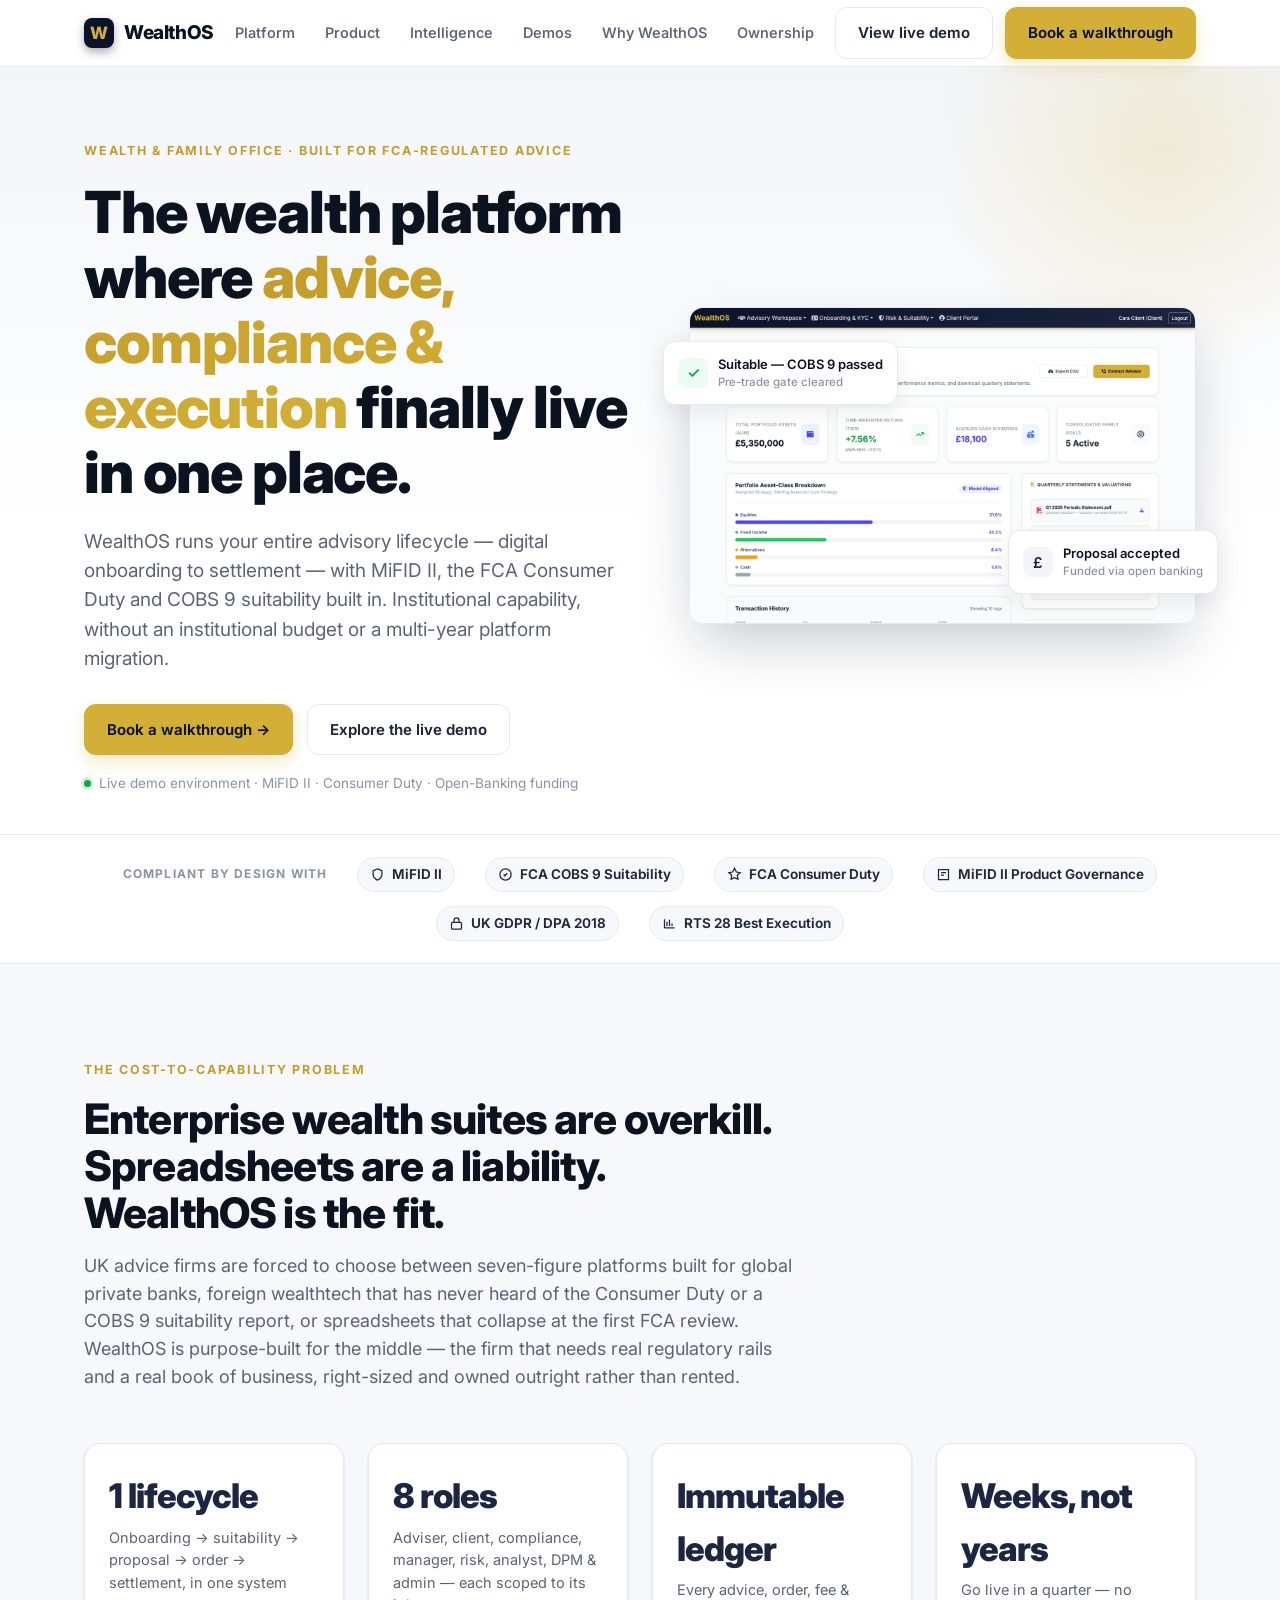
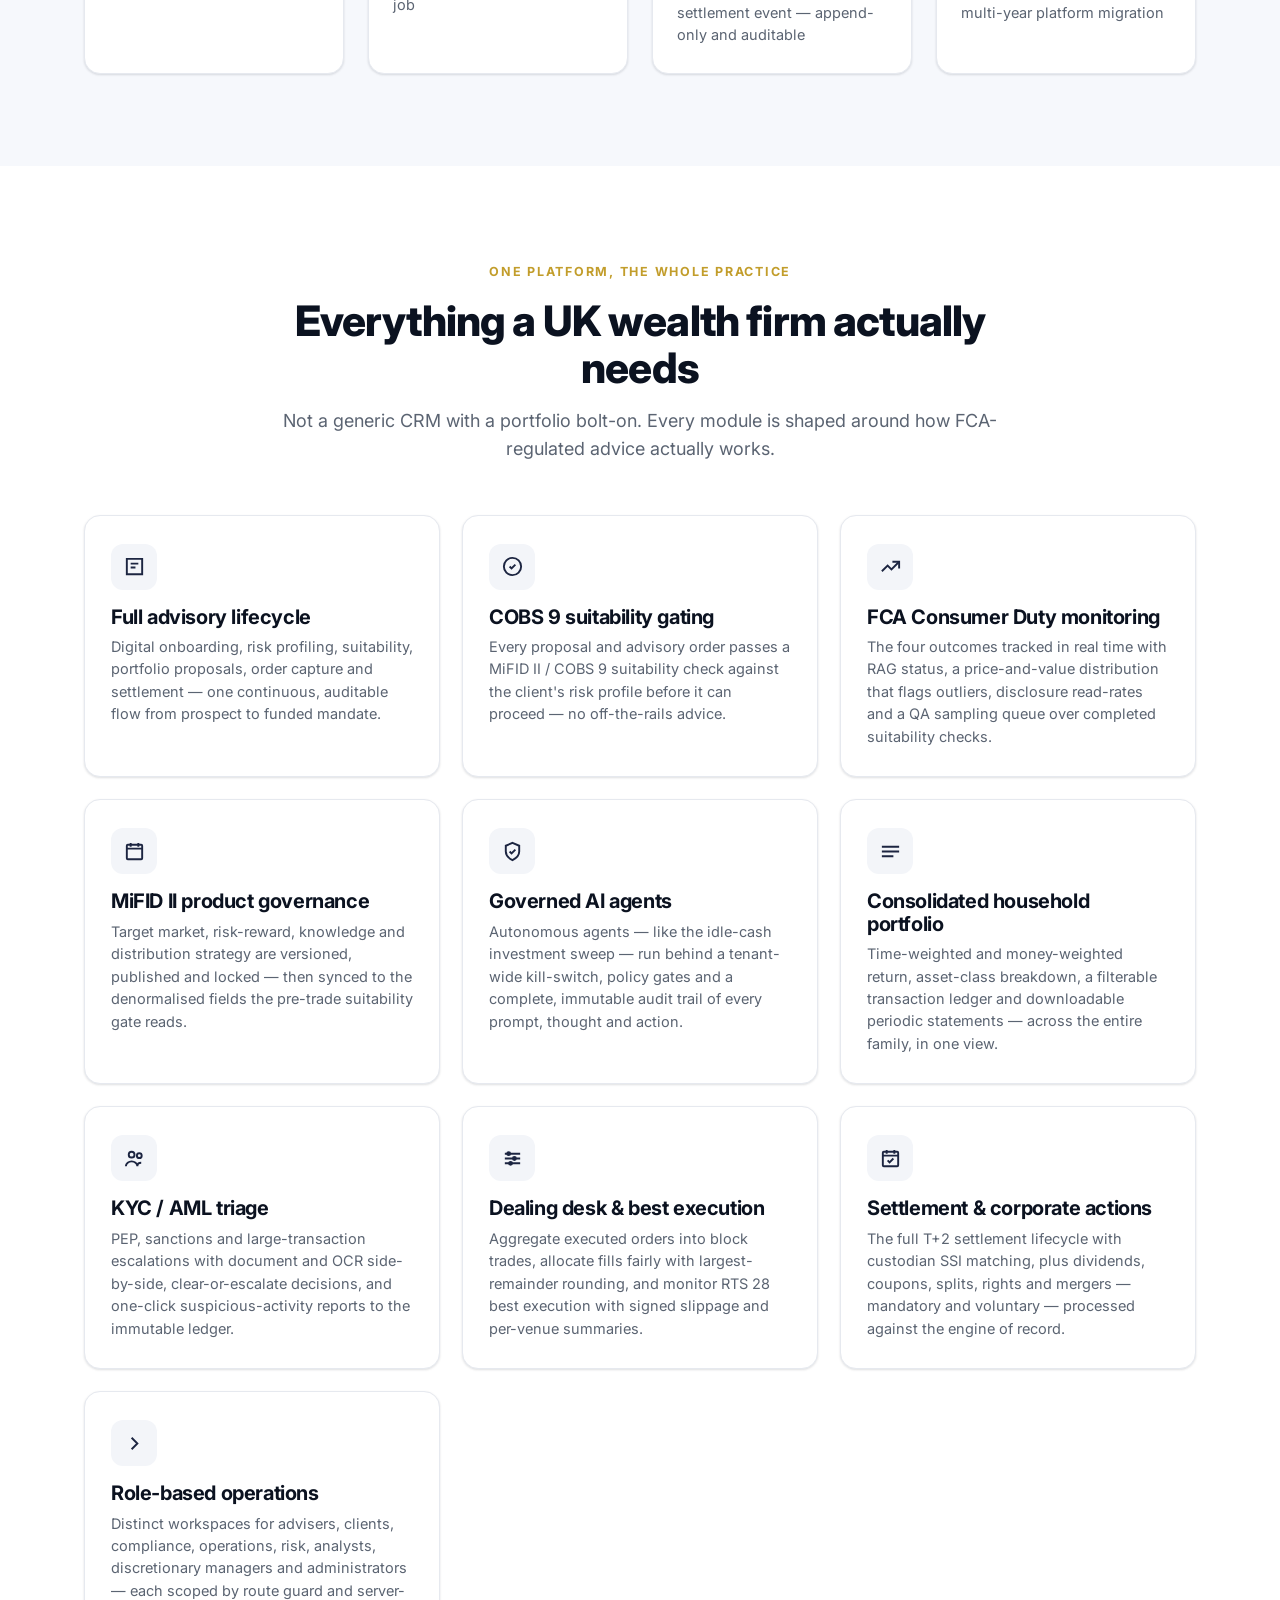
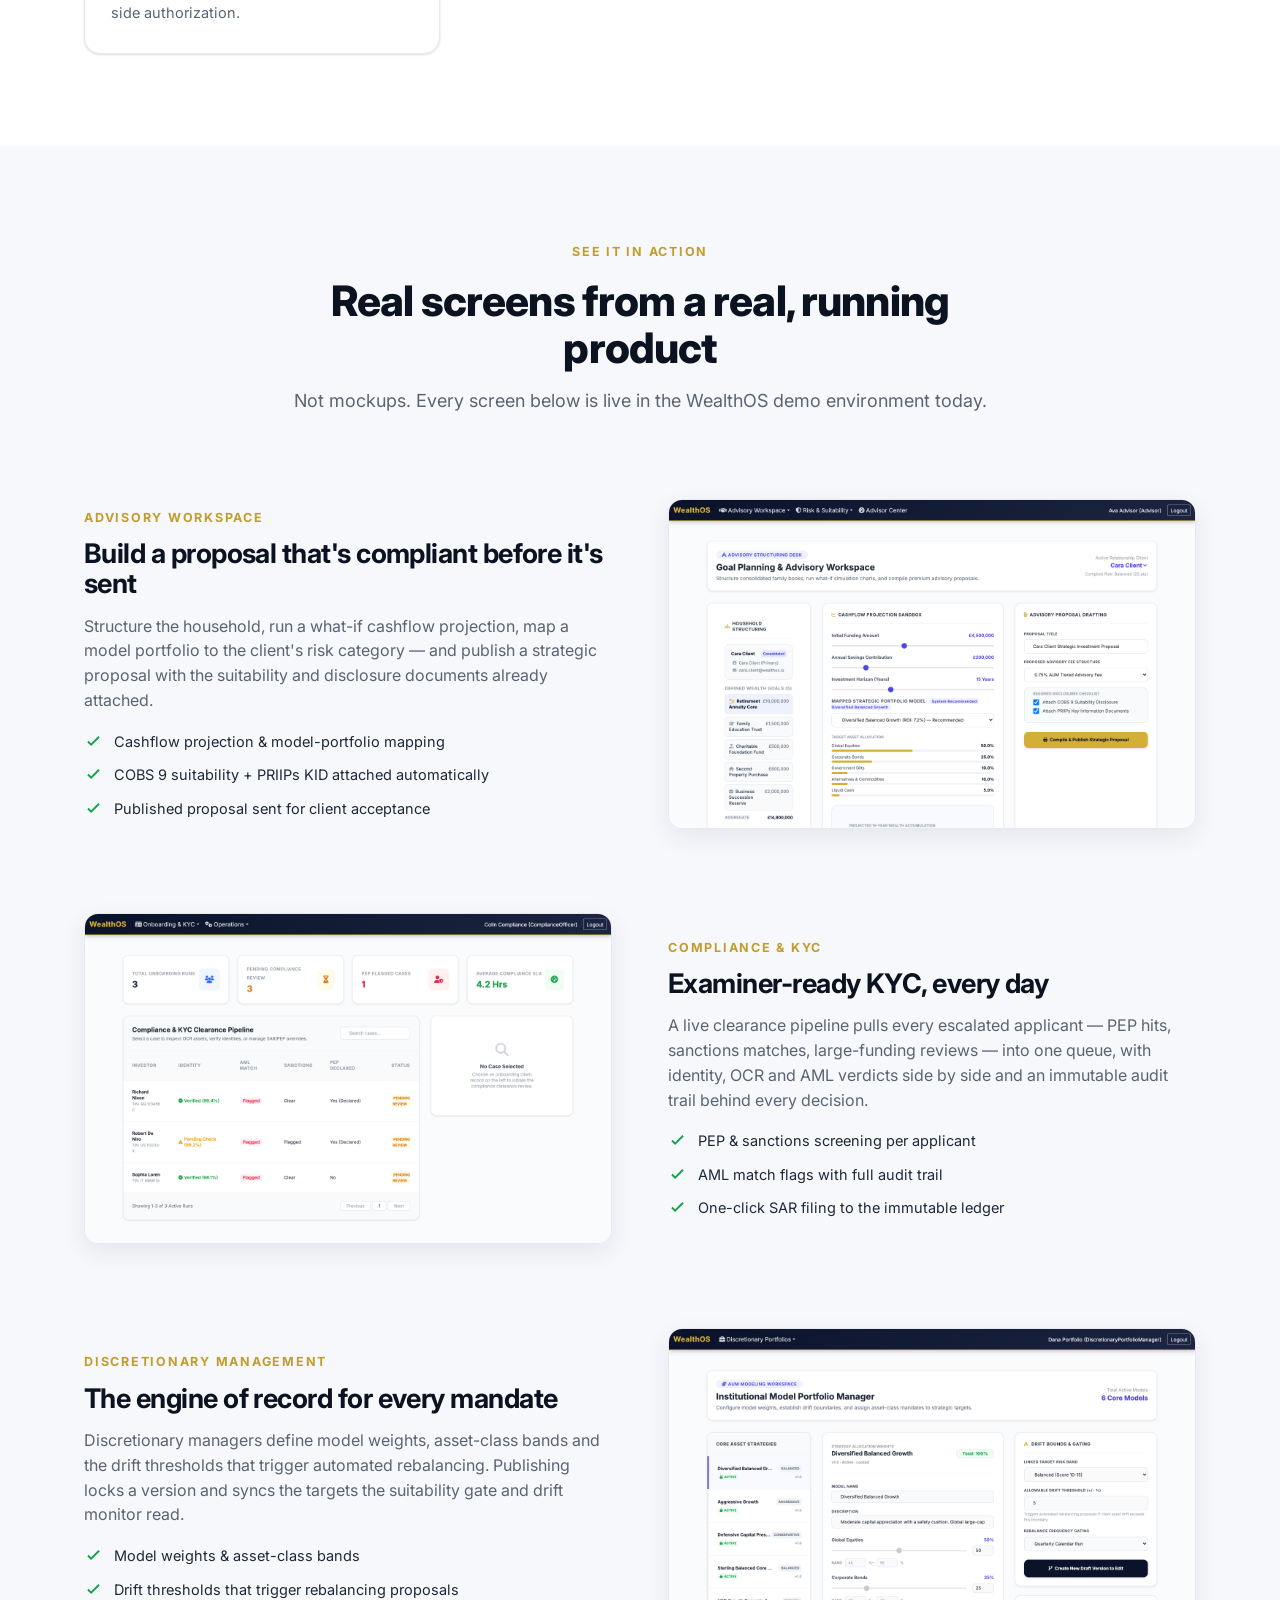
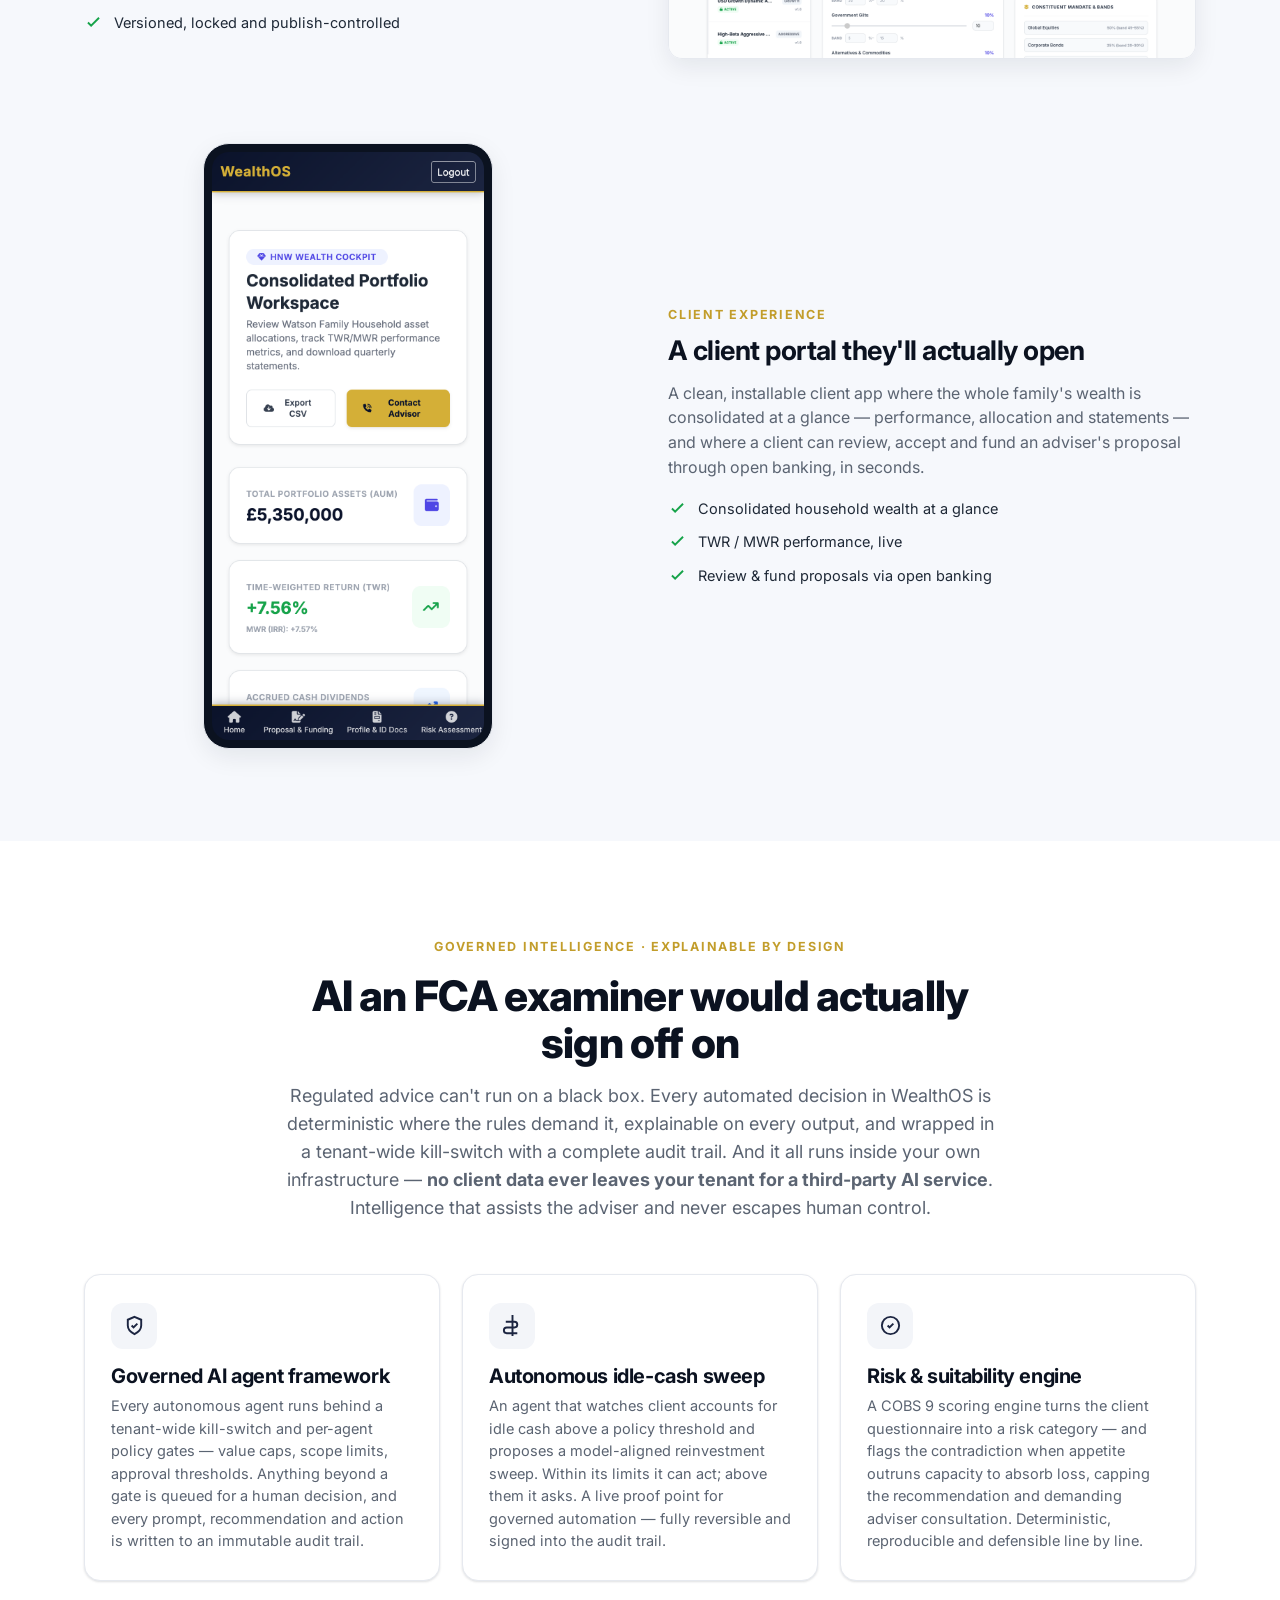
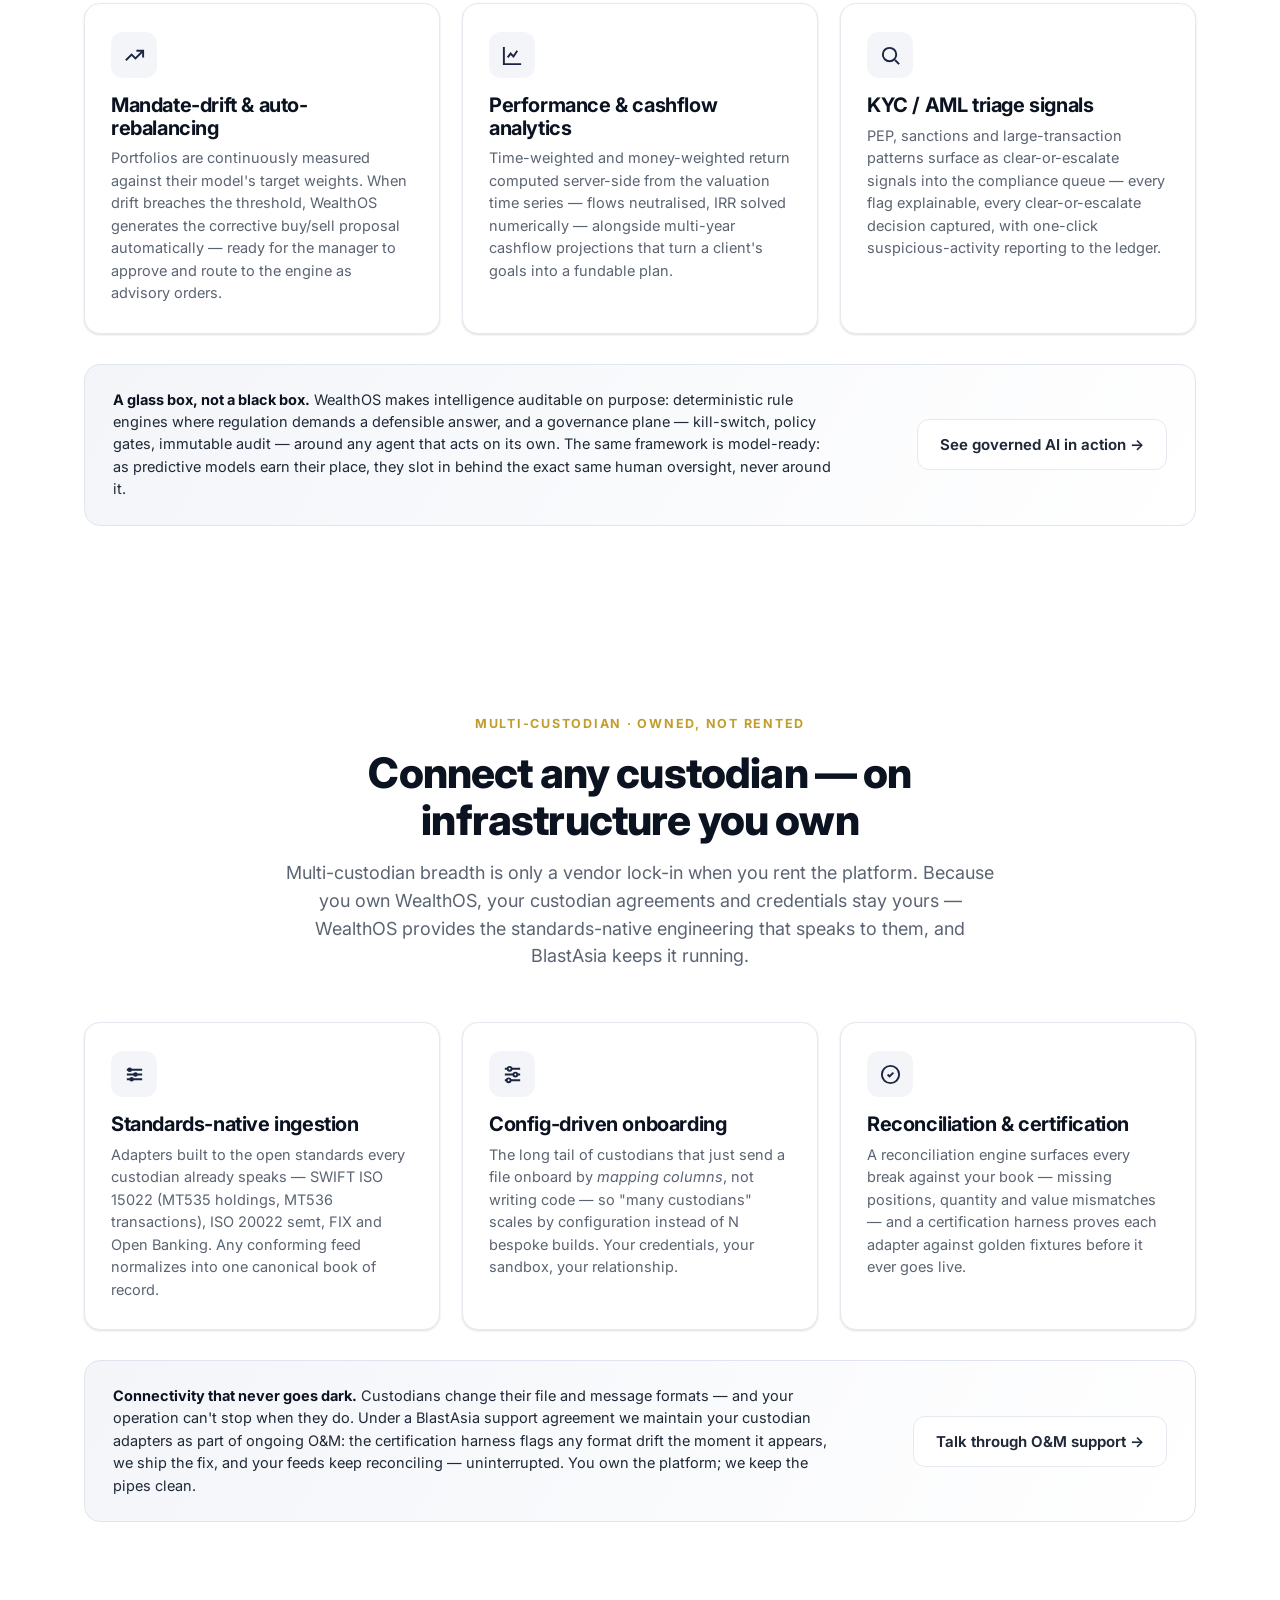
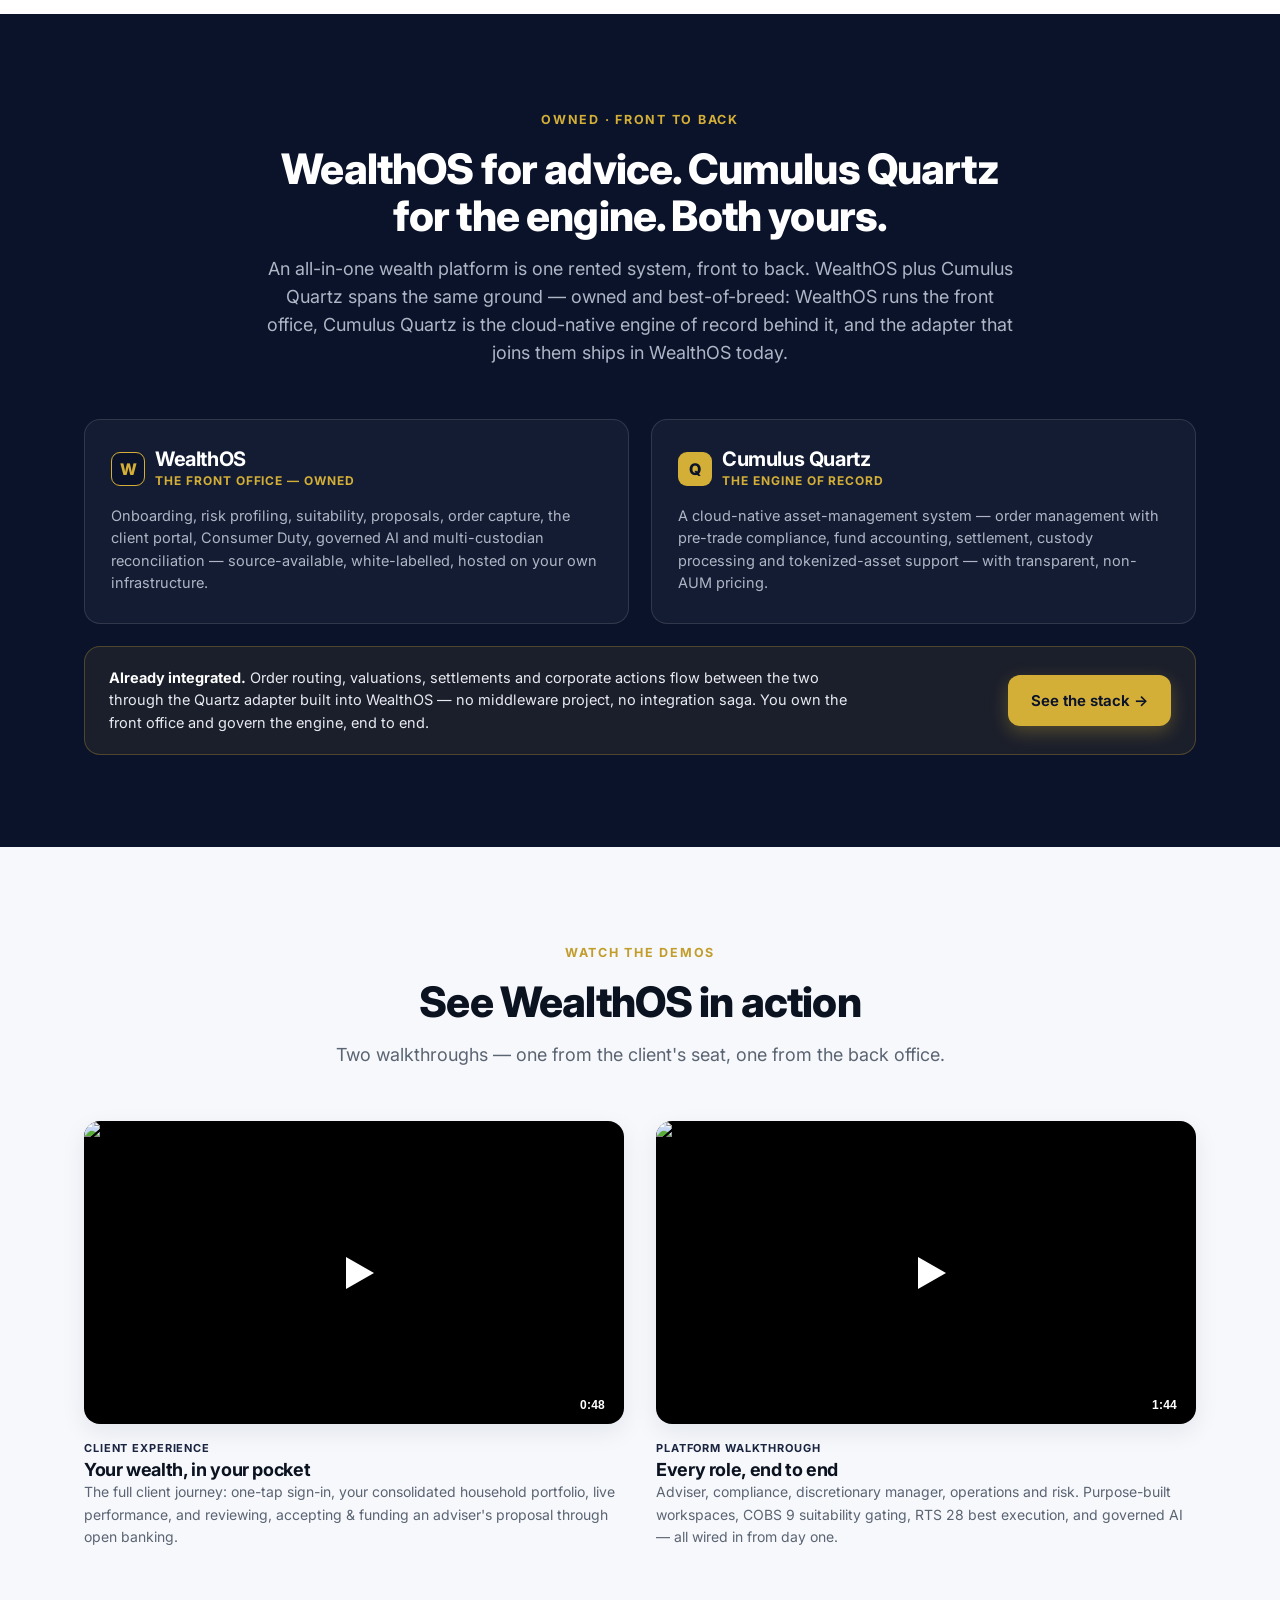
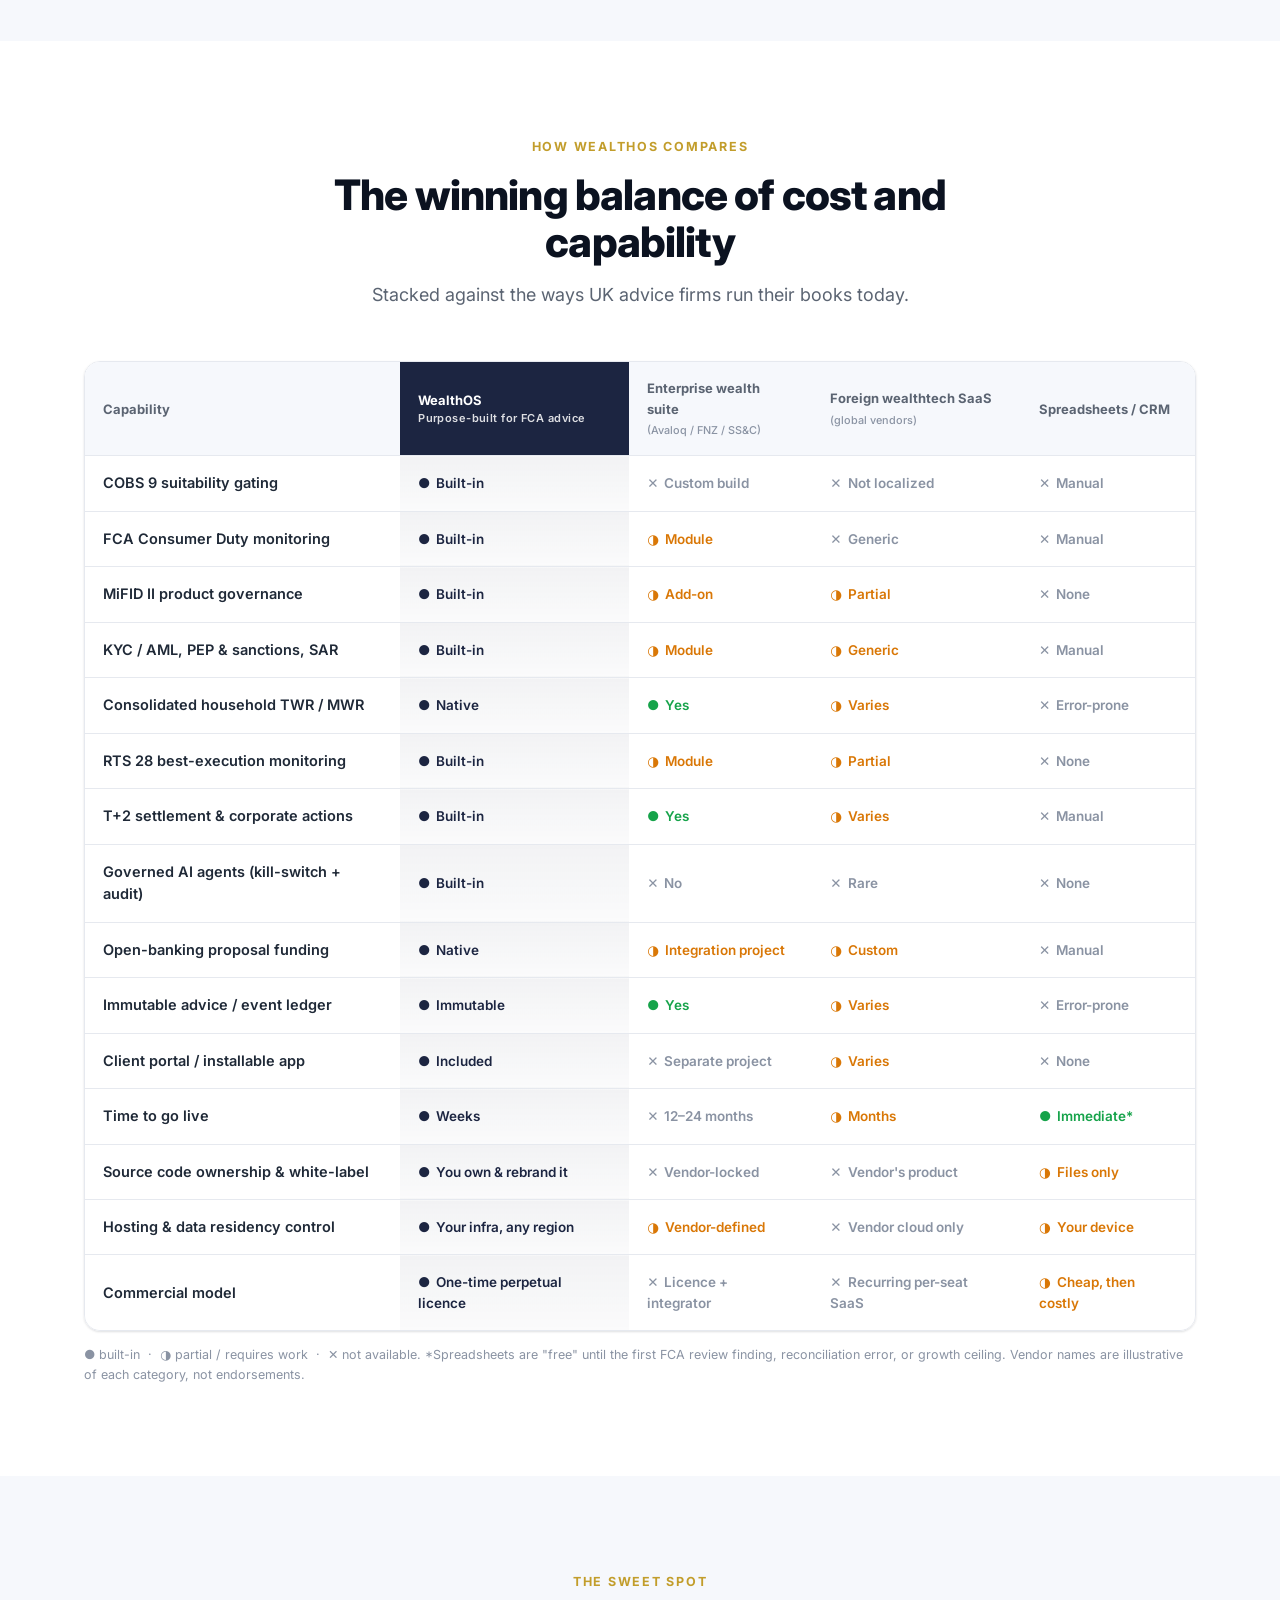
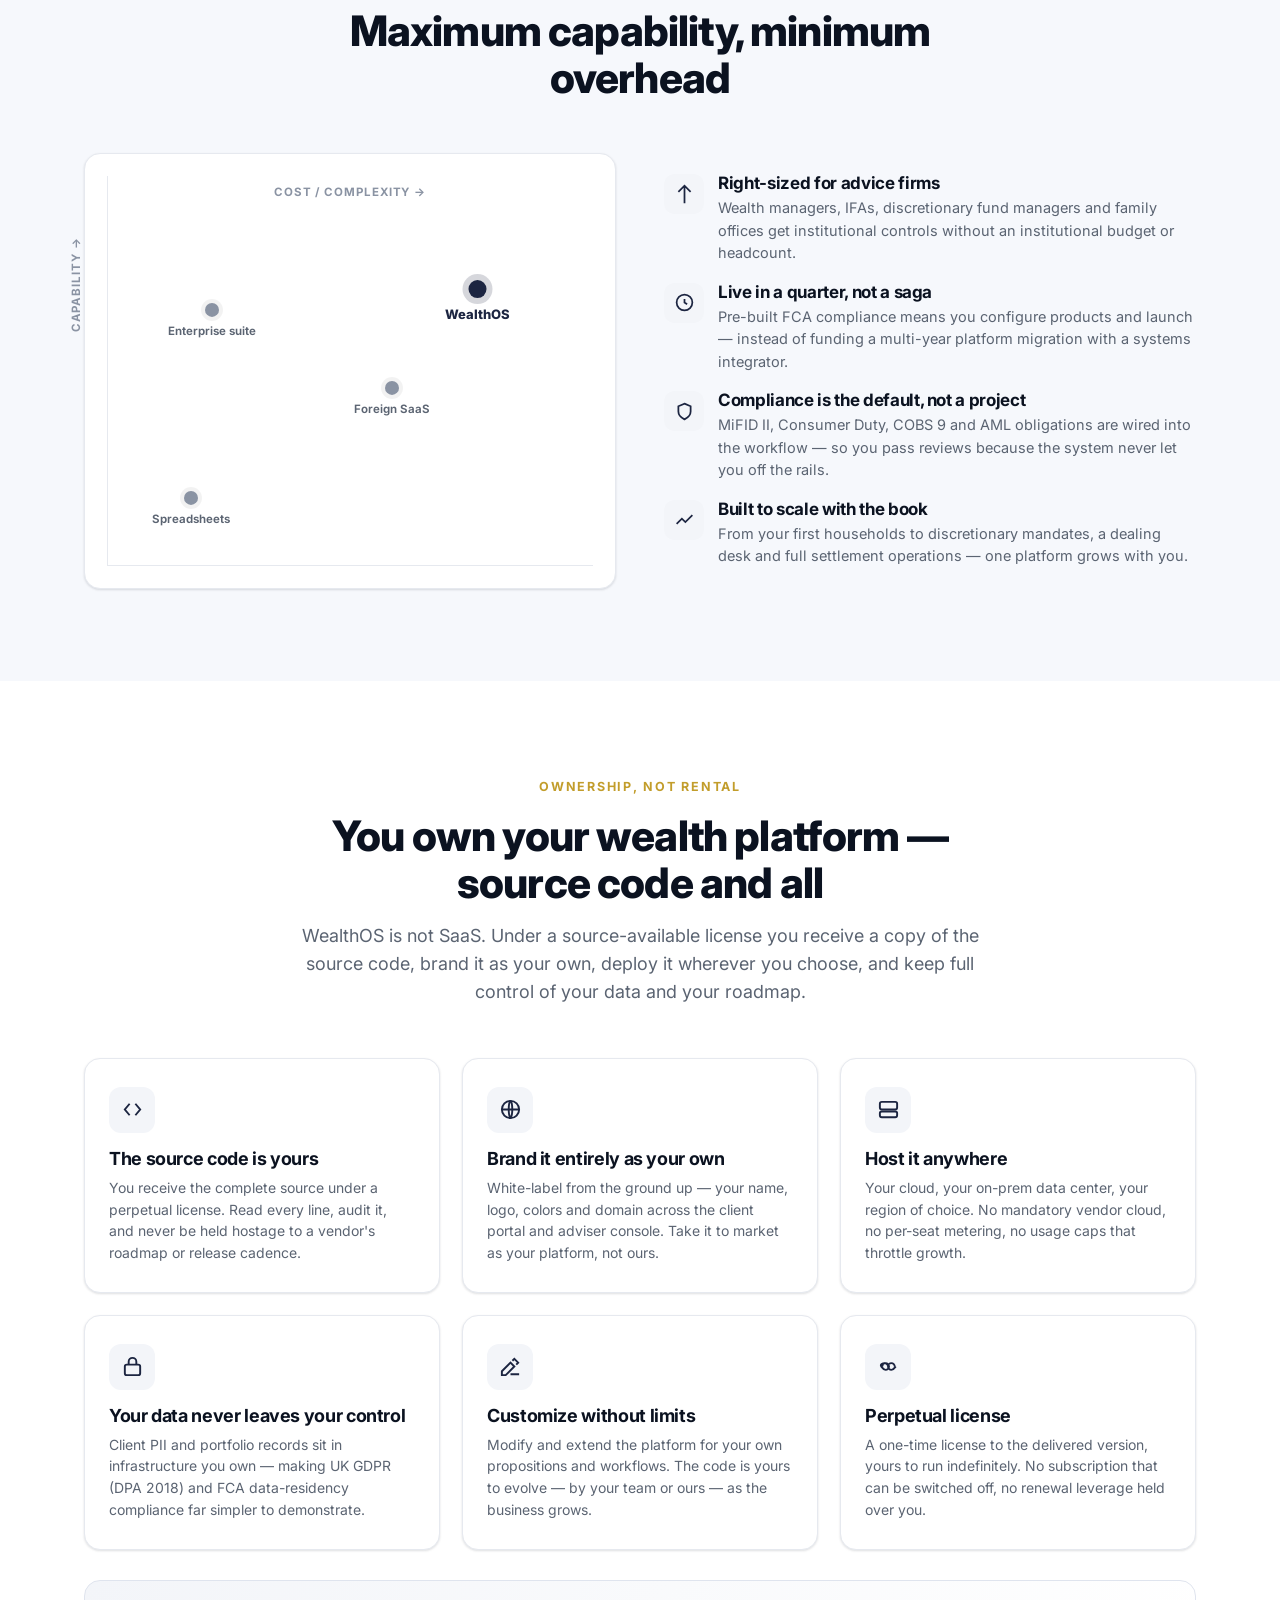
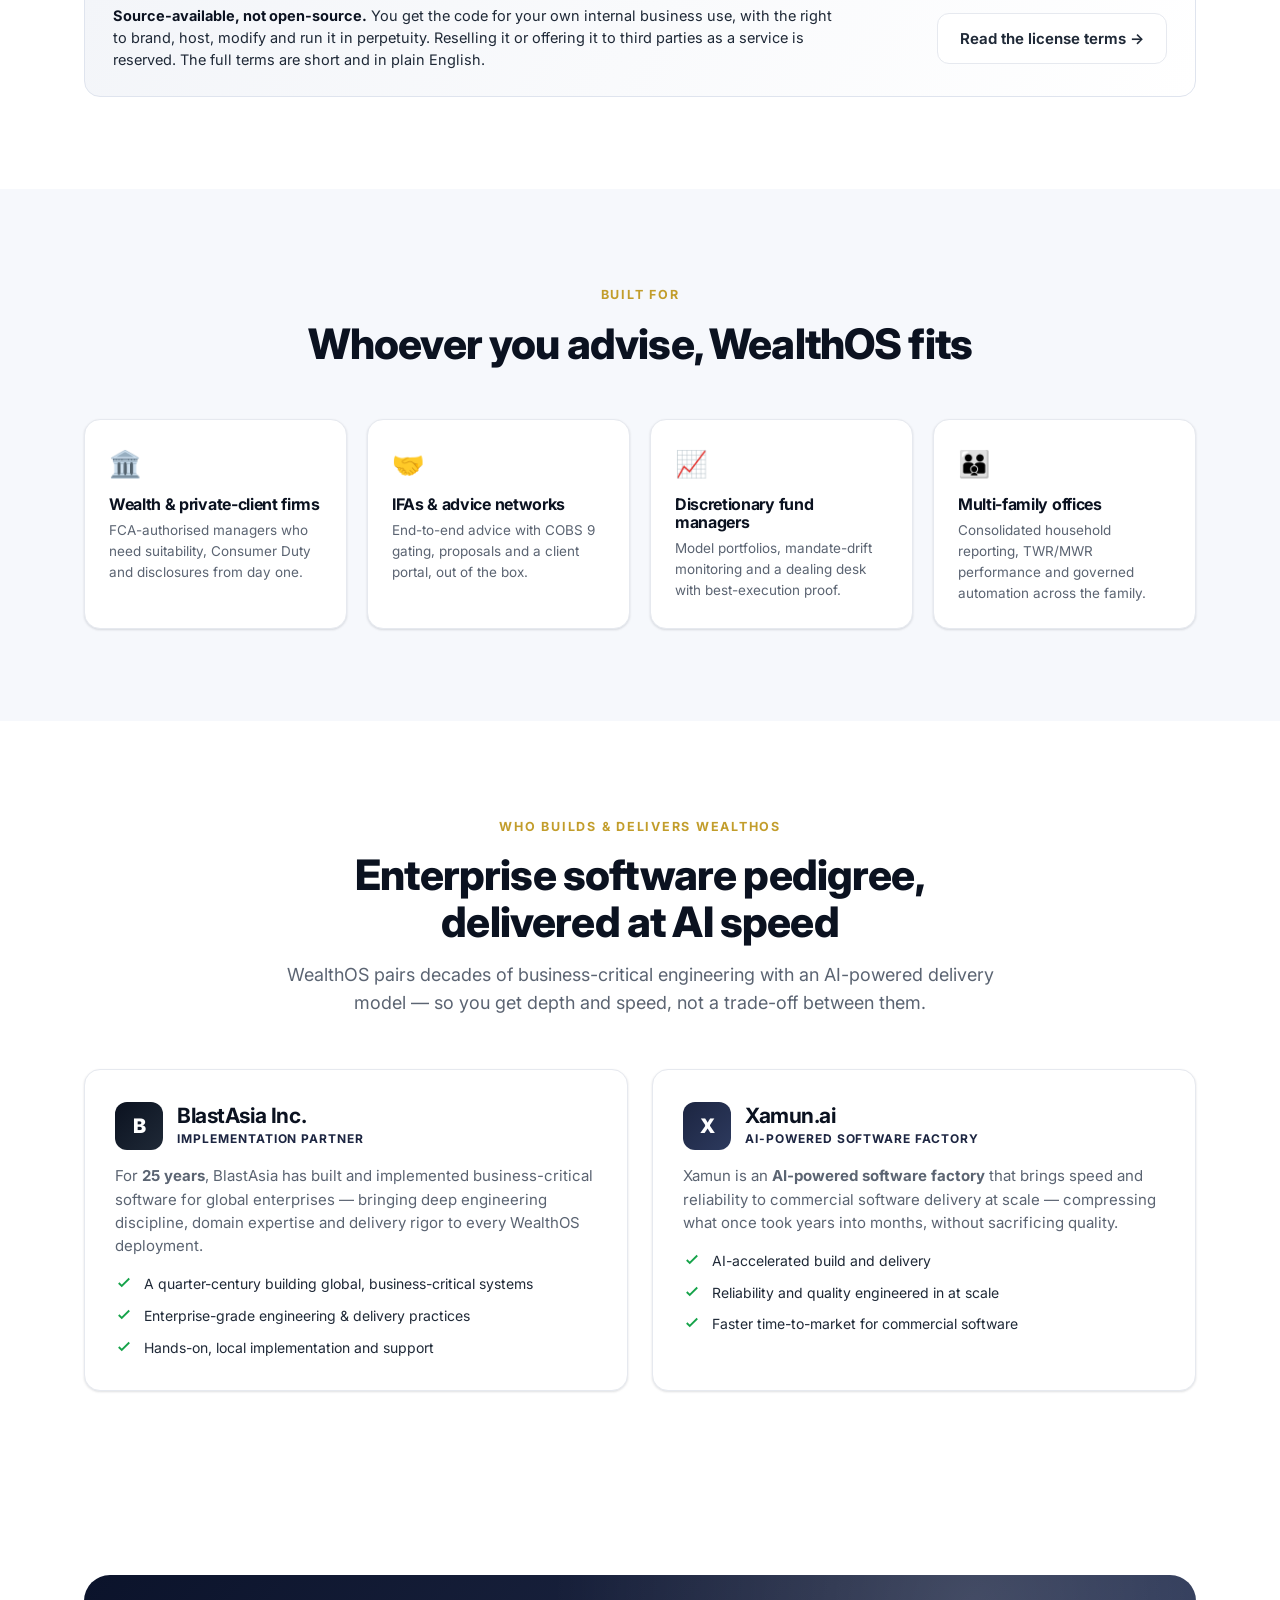
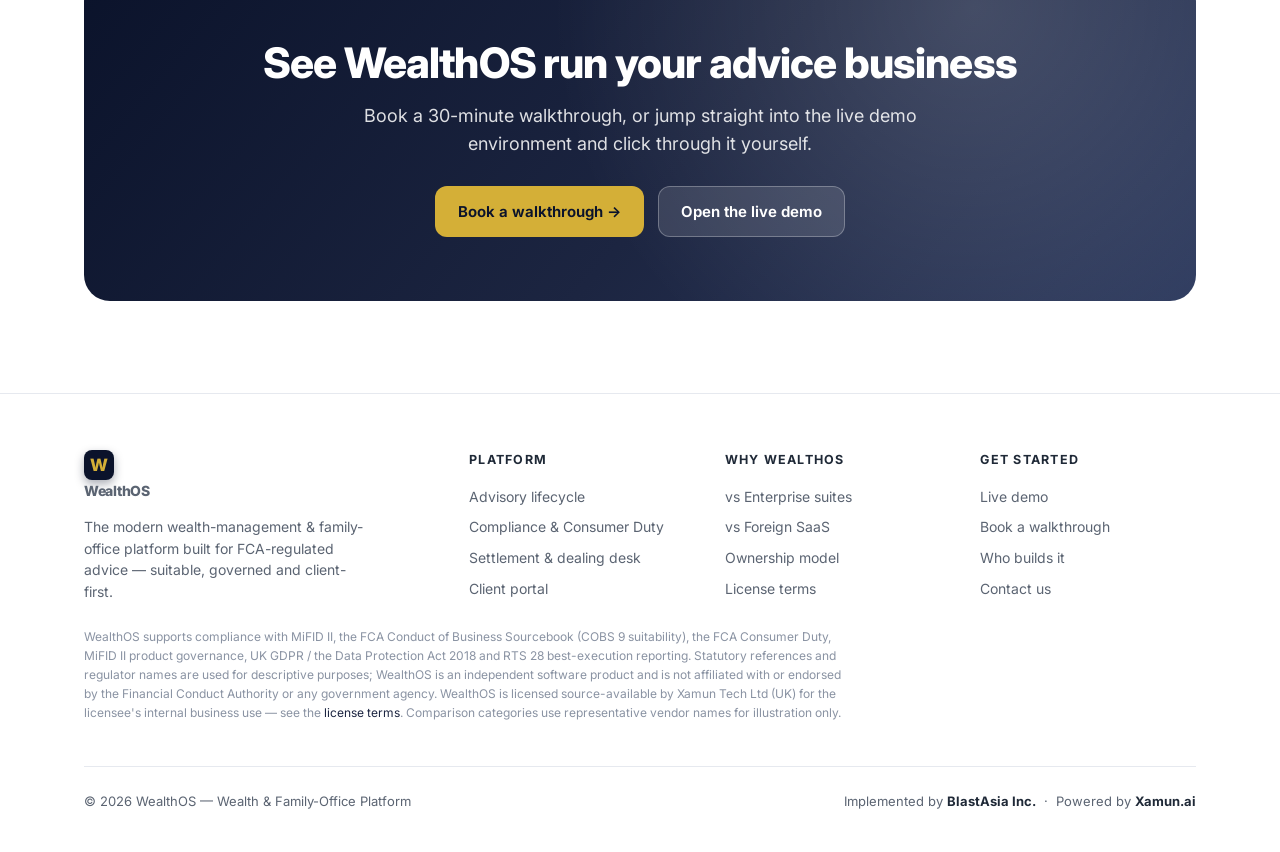
==== commit 702a7942: "Add Governed Intelligence section + nav link Document the platform's AI/automation elements honestly" ====
--- a/index.html
+++ b/index.html
@@ -20,6 +20,7 @@
     <nav class="nav-links">
       <a href="#features">Platform</a>
       <a href="#showcase">Product</a>
+      <a href="#intelligence">Intelligence</a>
       <a href="#demos">Demos</a>
       <a href="#compare">Why WealthOS</a>
       <a href="#ownership">Ownership</a>
@@ -220,6 +221,53 @@
         </ul>
       </div>
       <div class="sc-shot phone"><img src="assets/shots/shot-04.png" alt="WealthOS client portfolio mobile app showing consolidated household wealth" /></div>
+    </div>
+  </div>
+</section>
+
+<!-- ============ GOVERNED INTELLIGENCE ============ -->
+<section class="section" id="intelligence">
+  <div class="wrap">
+    <div class="section-head center reveal">
+      <span class="eyebrow">Governed intelligence · Explainable by design</span>
+      <h2>AI an FCA examiner would actually sign off on</h2>
+      <p>Regulated advice can't run on a black box. Every automated decision in WealthOS is deterministic where the rules demand it, explainable on every output, and wrapped in a tenant-wide kill-switch with a complete audit trail. And it all runs inside your own infrastructure — <strong>no client data ever leaves your tenant for a third-party AI service</strong>. Intelligence that assists the adviser and never escapes human control.</p>
+    </div>
+    <div class="features">
+      <div class="feature reveal">
+        <div class="ic"><svg viewBox="0 0 24 24" fill="none" stroke="currentColor" stroke-width="2"><path d="M12 3l7 3v6c0 4-3 7-7 9-4-2-7-5-7-9V6z"/><path d="M9 12l2 2 4-4"/></svg></div>
+        <h3>Governed AI agent framework</h3>
+        <p>Every autonomous agent runs behind a tenant-wide kill-switch and per-agent policy gates — value caps, scope limits, approval thresholds. Anything beyond a gate is queued for a human decision, and every prompt, recommendation and action is written to an immutable audit trail.</p>
+      </div>
+      <div class="feature reveal">
+        <div class="ic"><svg viewBox="0 0 24 24" fill="none" stroke="currentColor" stroke-width="2"><path d="M12 1v22M5 8h9a3 3 0 0 1 0 6H6a3 3 0 0 0 0 6h11"/></svg></div>
+        <h3>Autonomous idle-cash sweep</h3>
+        <p>An agent that watches client accounts for idle cash above a policy threshold and proposes a model-aligned reinvestment sweep. Within its limits it can act; above them it asks. A live proof point for governed automation — fully reversible and signed into the audit trail.</p>
+      </div>
+      <div class="feature reveal">
+        <div class="ic"><svg viewBox="0 0 24 24" fill="none" stroke="currentColor" stroke-width="2"><circle cx="12" cy="12" r="9"/><path d="M9 12l2 2 4-4"/></svg></div>
+        <h3>Risk &amp; suitability engine</h3>
+        <p>A COBS 9 scoring engine turns the client questionnaire into a risk category — and flags the contradiction when appetite outruns capacity to absorb loss, capping the recommendation and demanding adviser consultation. Deterministic, reproducible and defensible line by line.</p>
+      </div>
+      <div class="feature reveal">
+        <div class="ic"><svg viewBox="0 0 24 24" fill="none" stroke="currentColor" stroke-width="2"><path d="M3 17l6-6 4 4 8-8"/><path d="M14 7h7v7"/></svg></div>
+        <h3>Mandate-drift &amp; auto-rebalancing</h3>
+        <p>Portfolios are continuously measured against their model's target weights. When drift breaches the threshold, WealthOS generates the corrective buy/sell proposal automatically — ready for the manager to approve and route to the engine as advisory orders.</p>
+      </div>
+      <div class="feature reveal">
+        <div class="ic"><svg viewBox="0 0 24 24" fill="none" stroke="currentColor" stroke-width="2"><path d="M3 3v18h18"/><path d="M7 14l3-4 3 3 4-6"/></svg></div>
+        <h3>Performance &amp; cashflow analytics</h3>
+        <p>Time-weighted and money-weighted return computed server-side from the valuation time series — flows neutralised, IRR solved numerically — alongside multi-year cashflow projections that turn a client's goals into a fundable plan.</p>
+      </div>
+      <div class="feature reveal">
+        <div class="ic"><svg viewBox="0 0 24 24" fill="none" stroke="currentColor" stroke-width="2"><circle cx="11" cy="11" r="7"/><path d="M21 21l-4.3-4.3"/></svg></div>
+        <h3>KYC / AML triage signals</h3>
+        <p>PEP, sanctions and large-transaction patterns surface as clear-or-escalate signals into the compliance queue — every flag explainable, every clear-or-escalate decision captured, with one-click suspicious-activity reporting to the ledger.</p>
+      </div>
+    </div>
+    <div class="own-cta reveal">
+      <div><strong>A glass box, not a black box.</strong> WealthOS makes intelligence auditable on purpose: deterministic rule engines where regulation demands a defensible answer, and a governance plane — kill-switch, policy gates, immutable audit — around any agent that acts on its own. The same framework is model-ready: as predictive models earn their place, they slot in behind the exact same human oversight, never around it.</div>
+      <a class="btn btn-ghost" href="#cta">See governed AI in action →</a>
     </div>
   </div>
 </section>
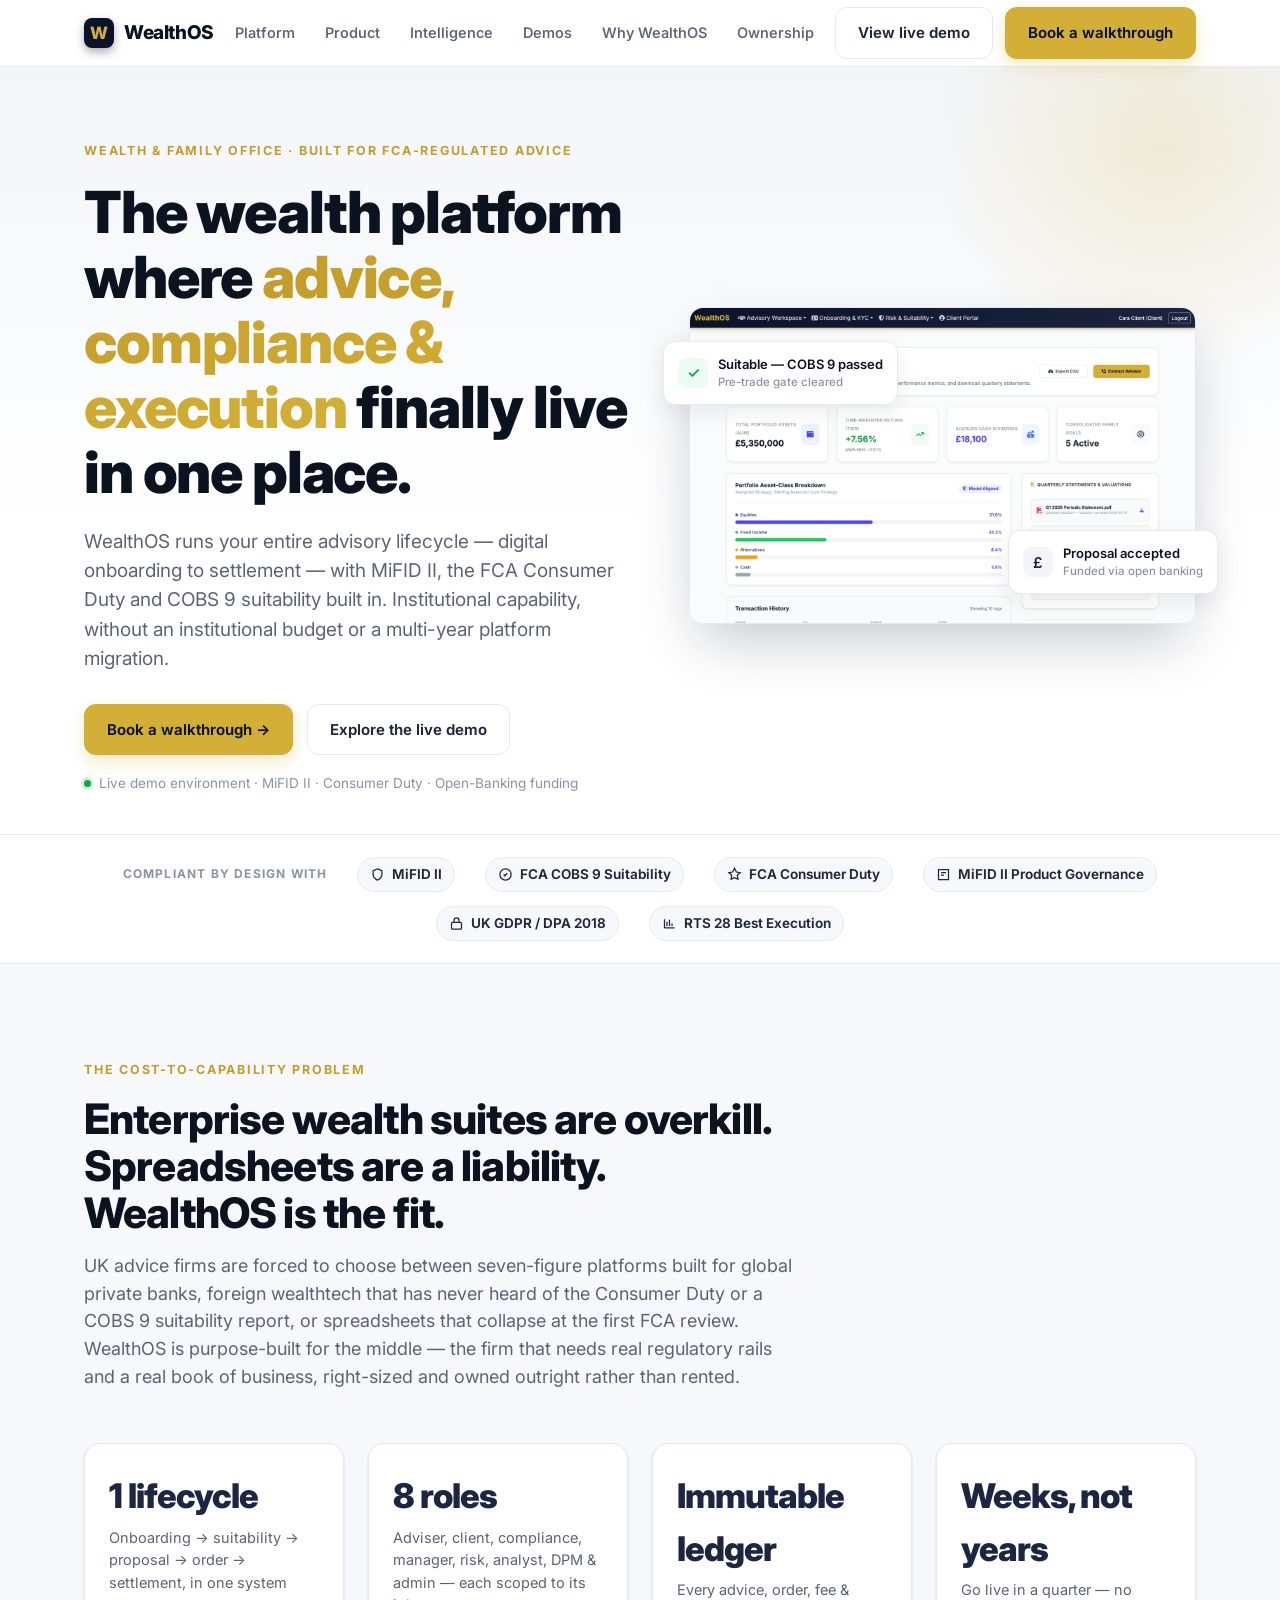
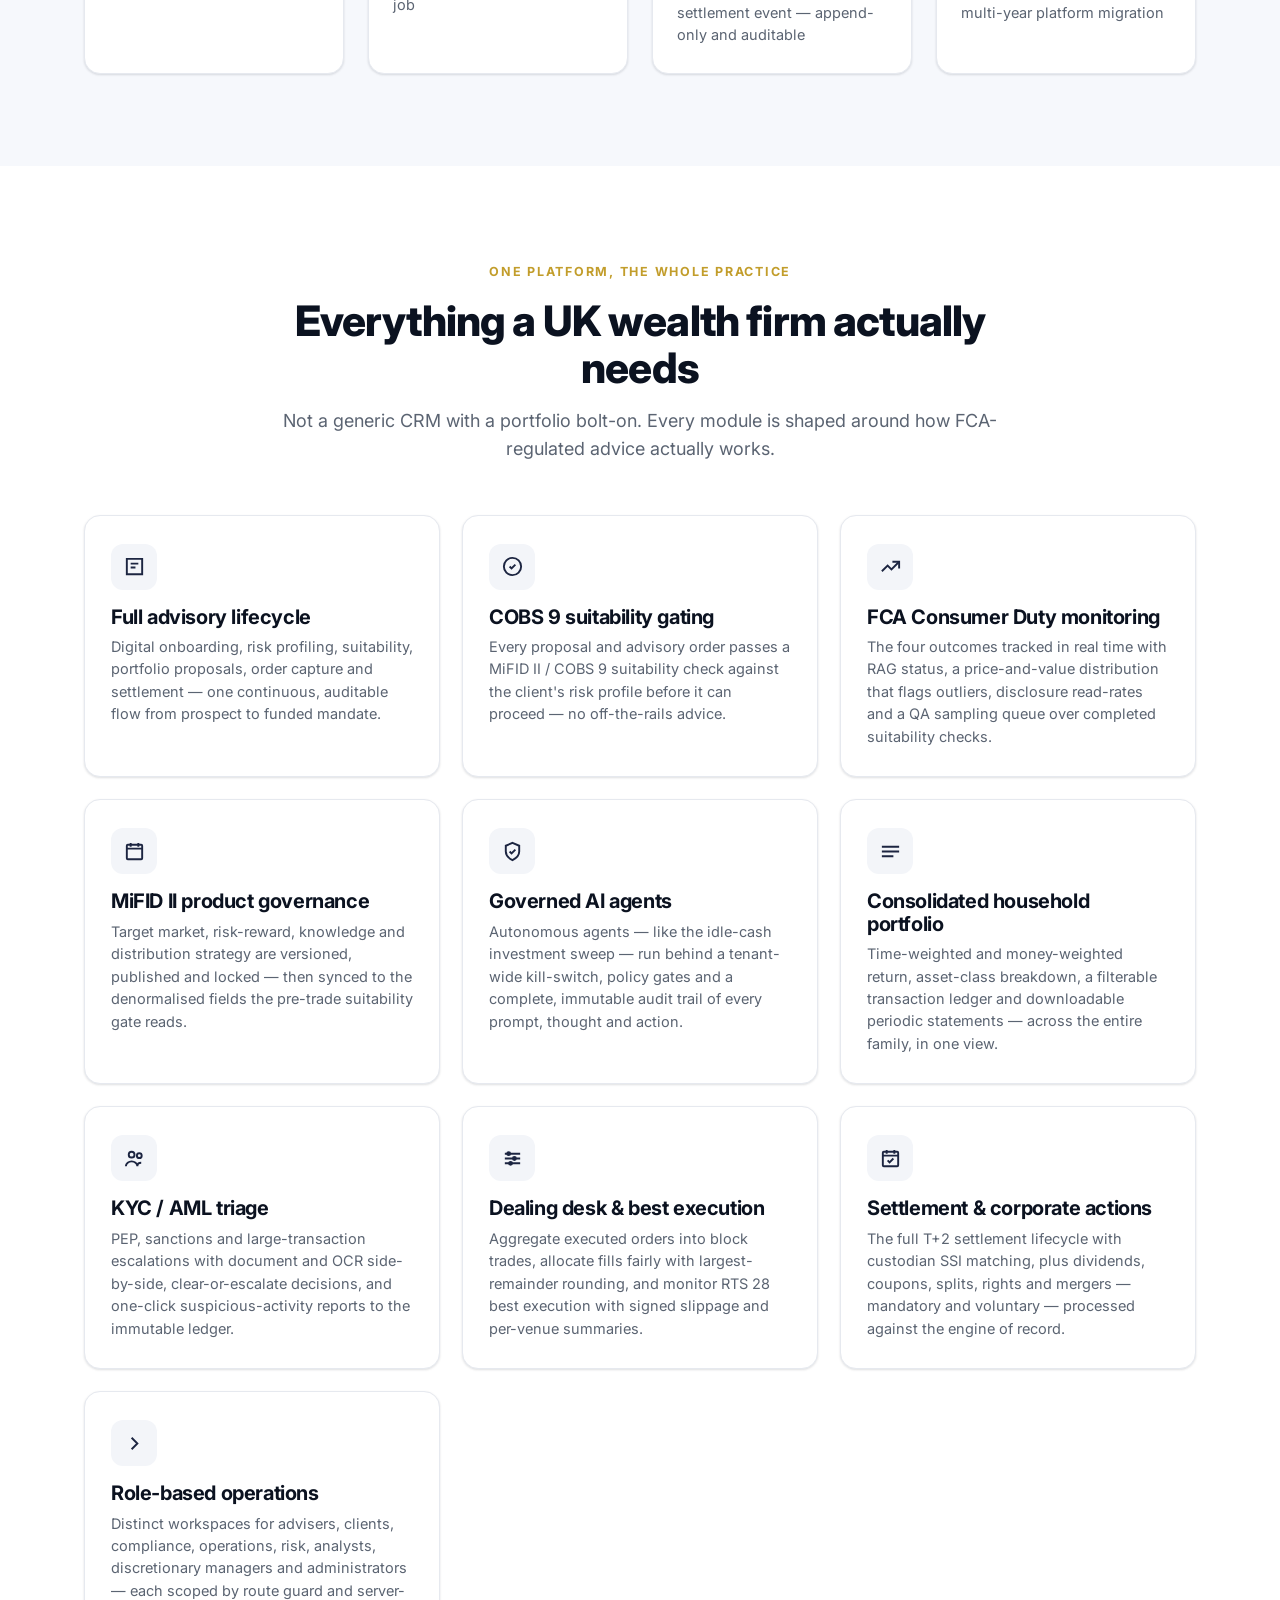
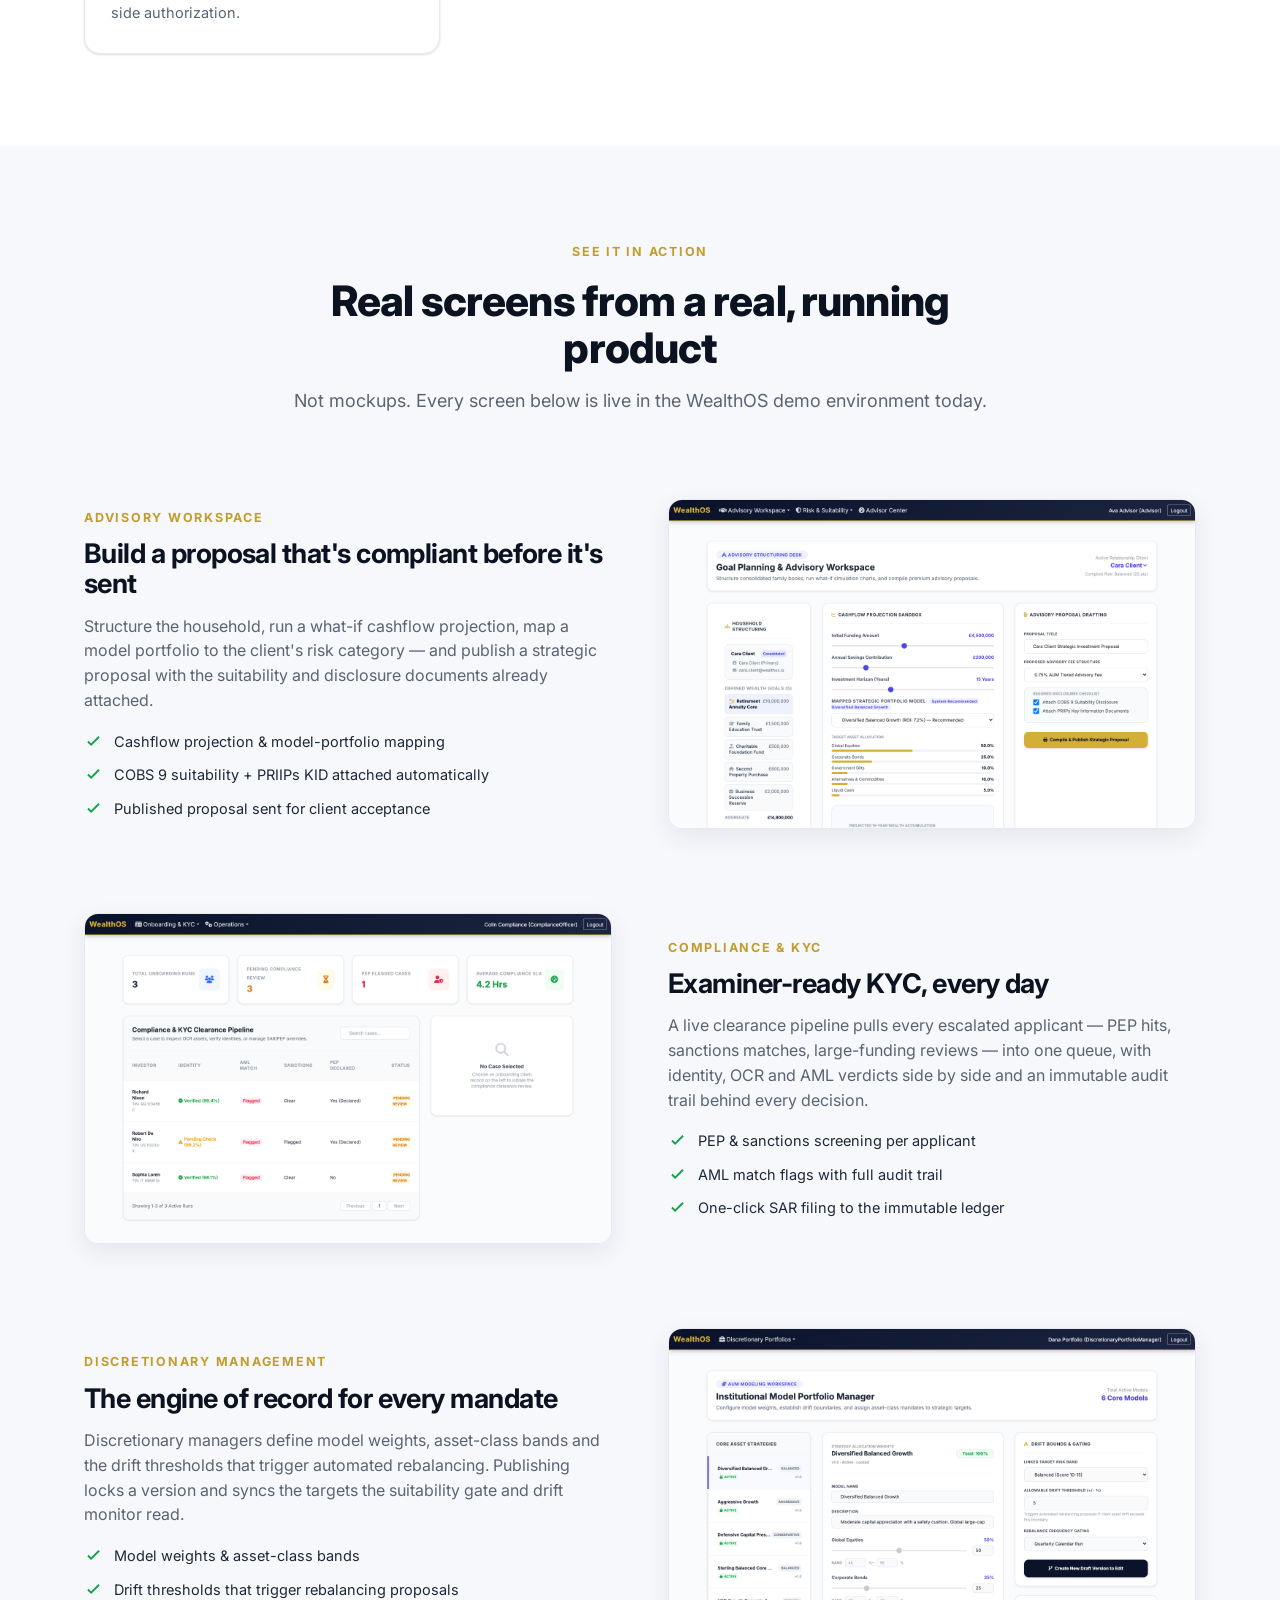
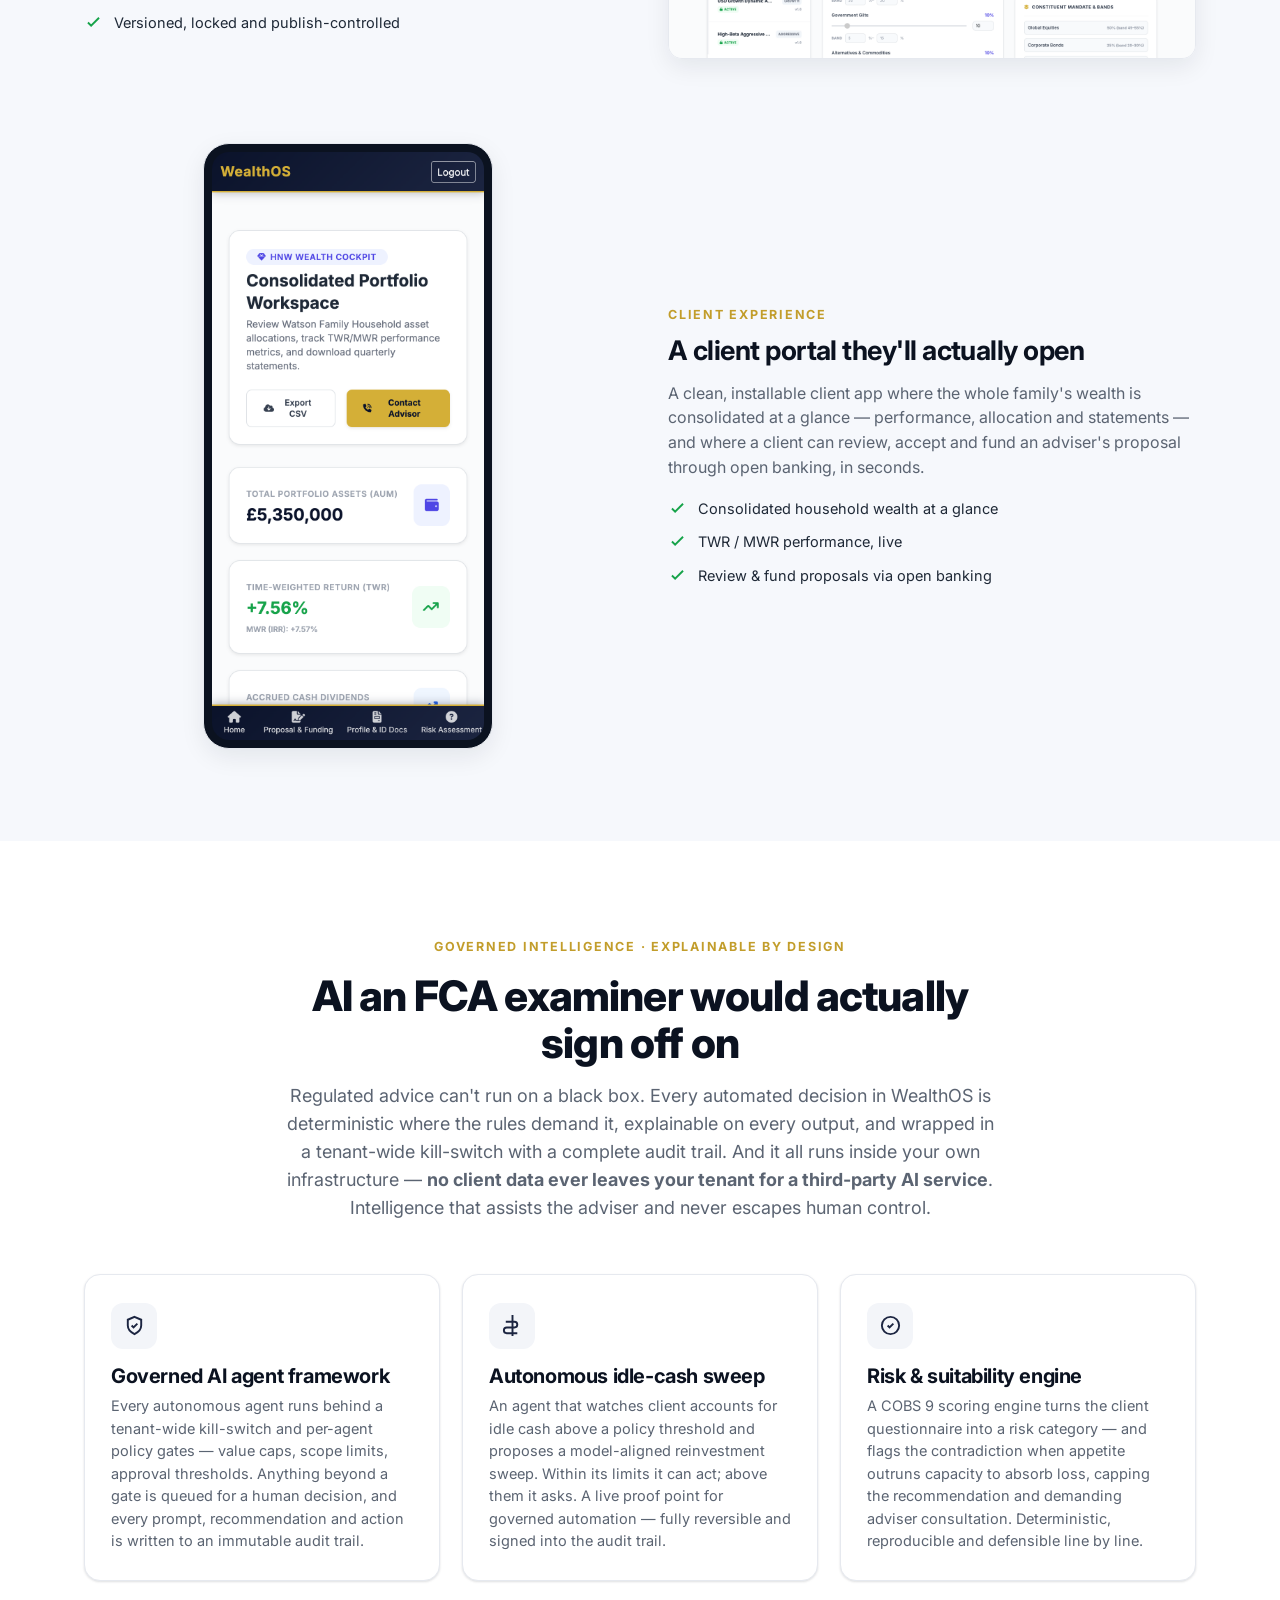
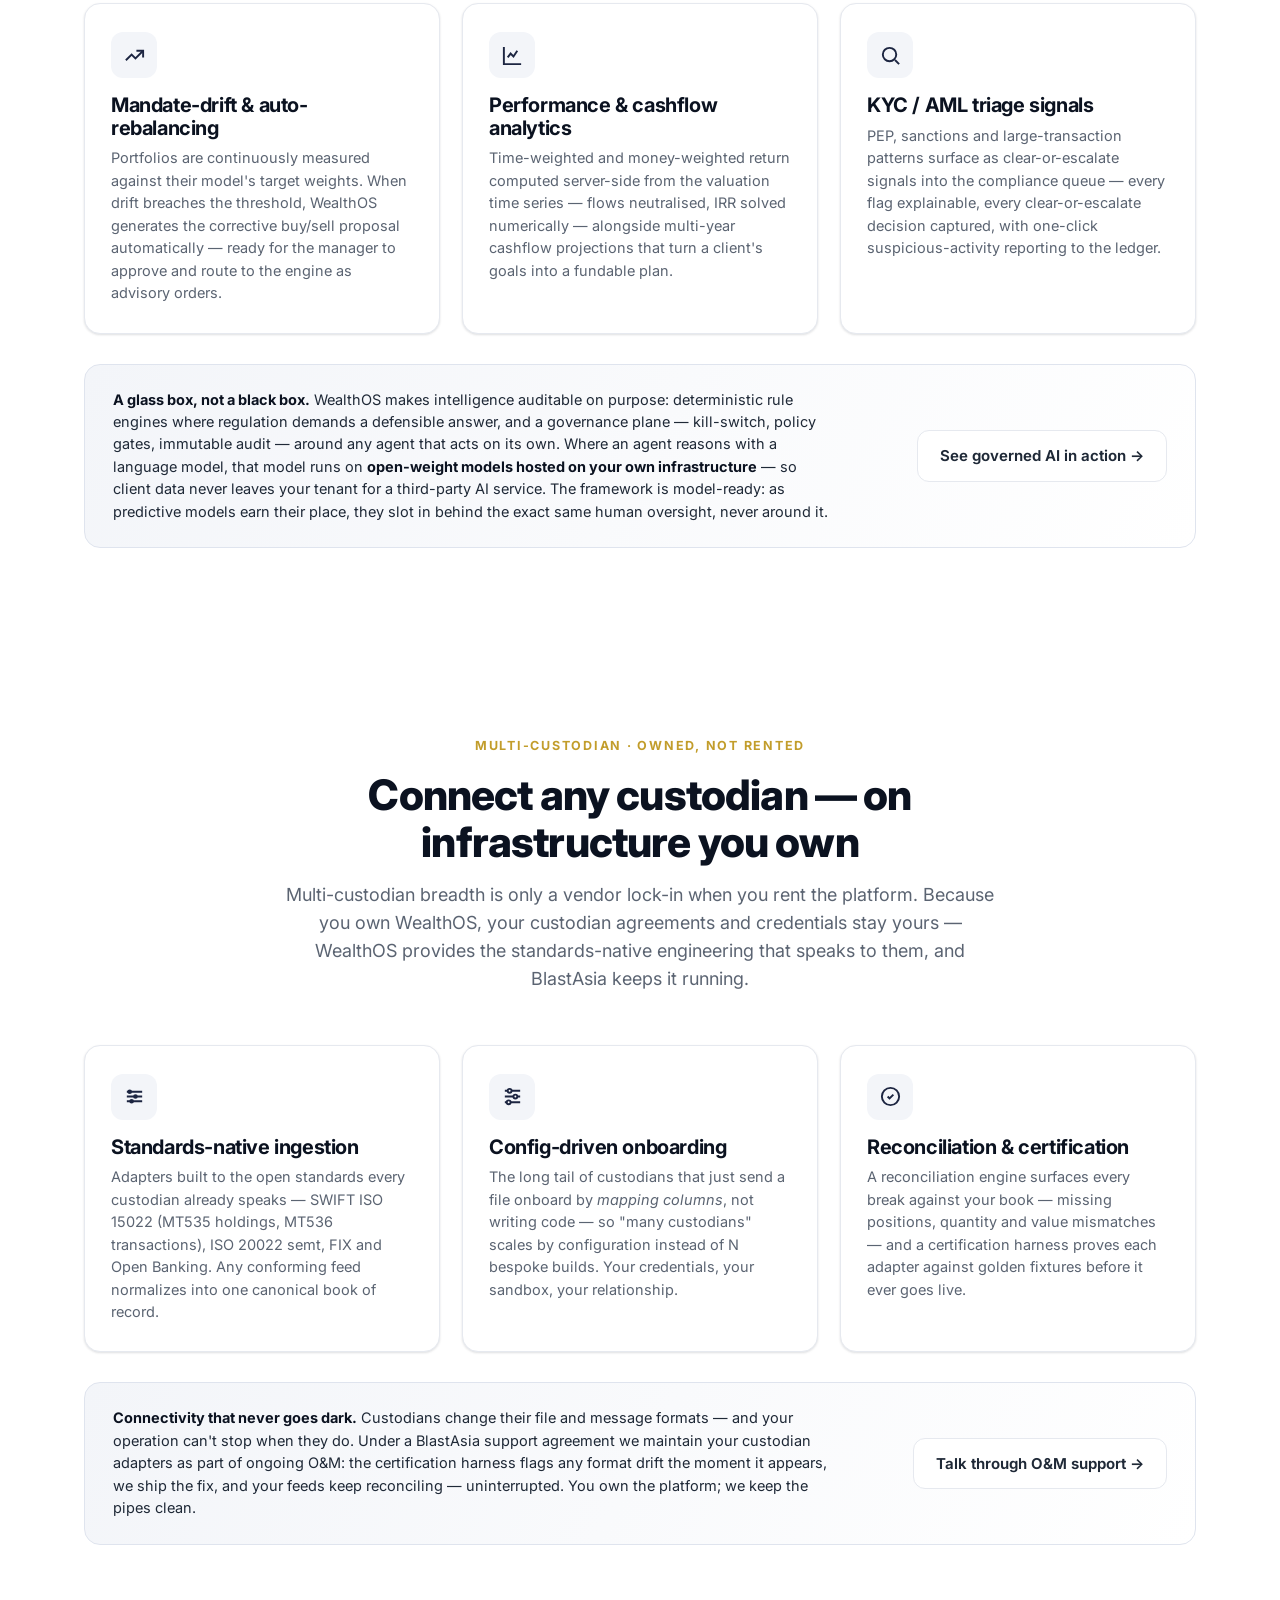
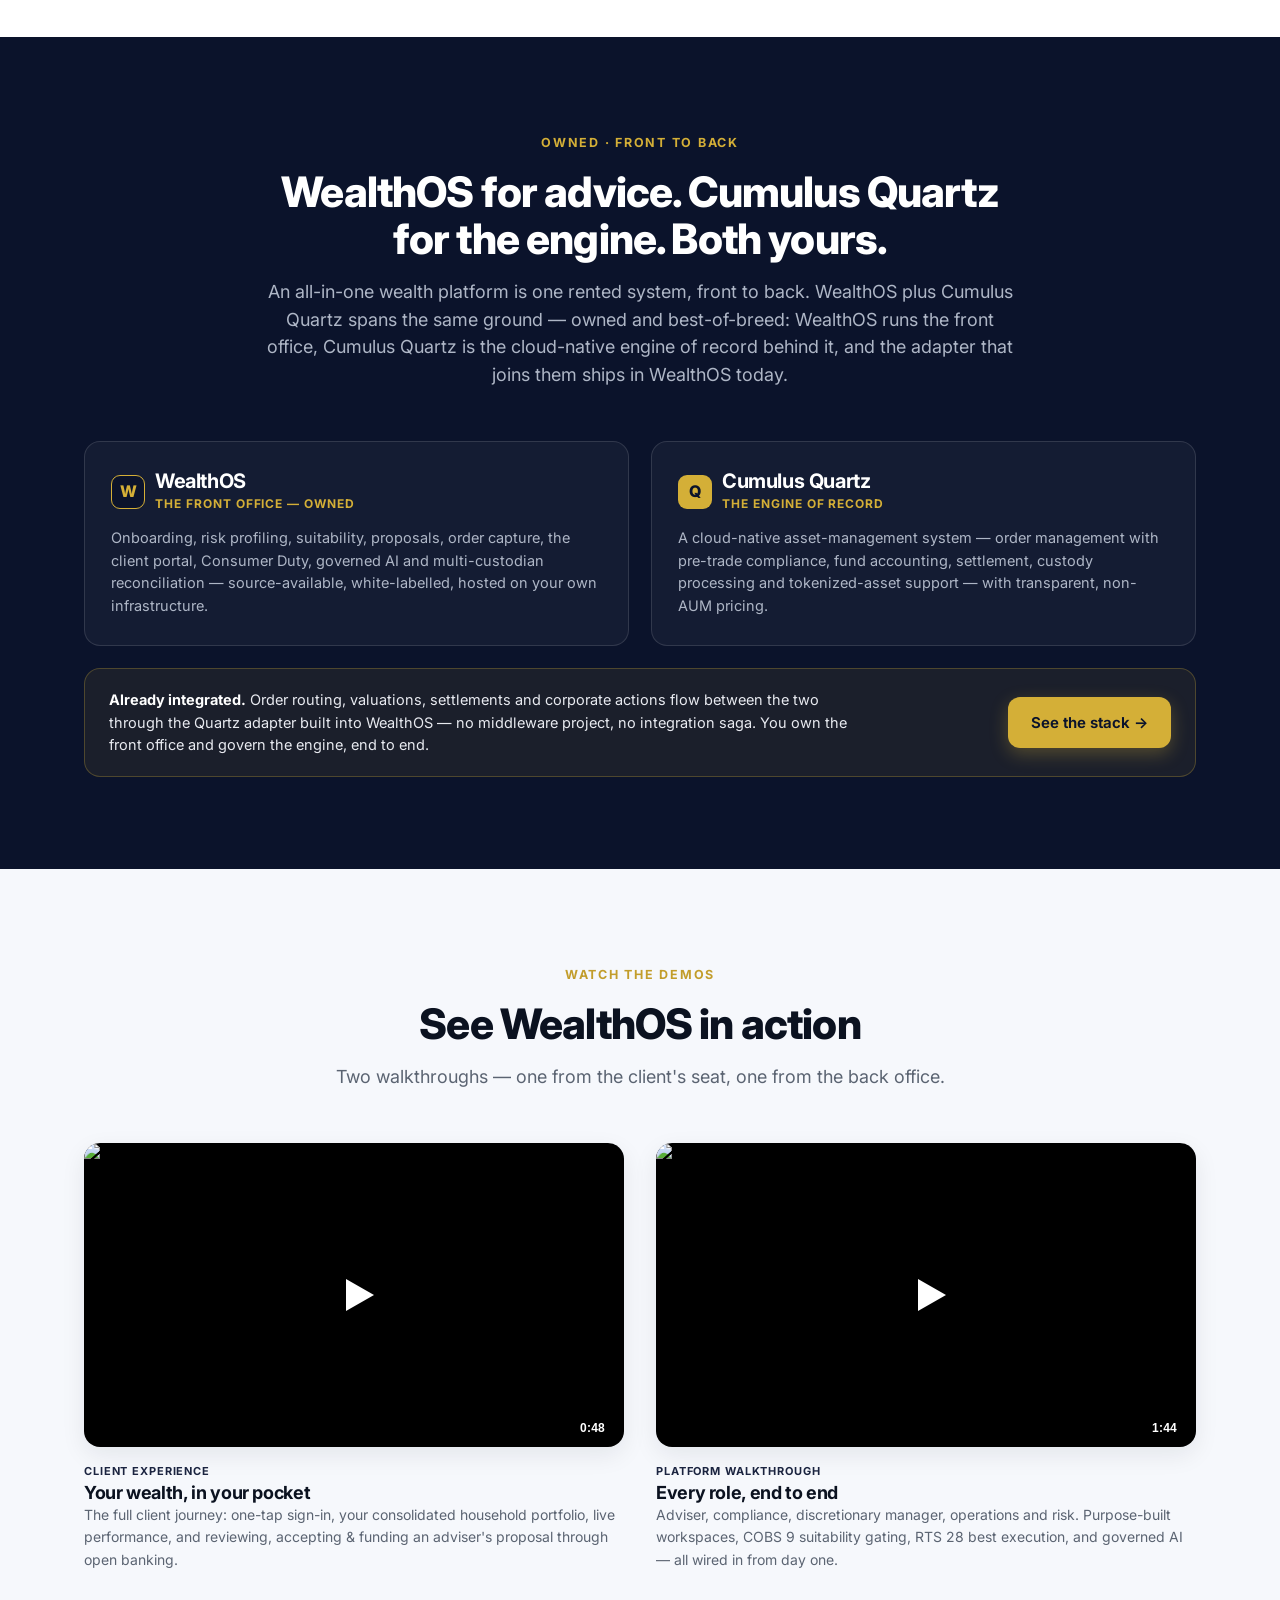
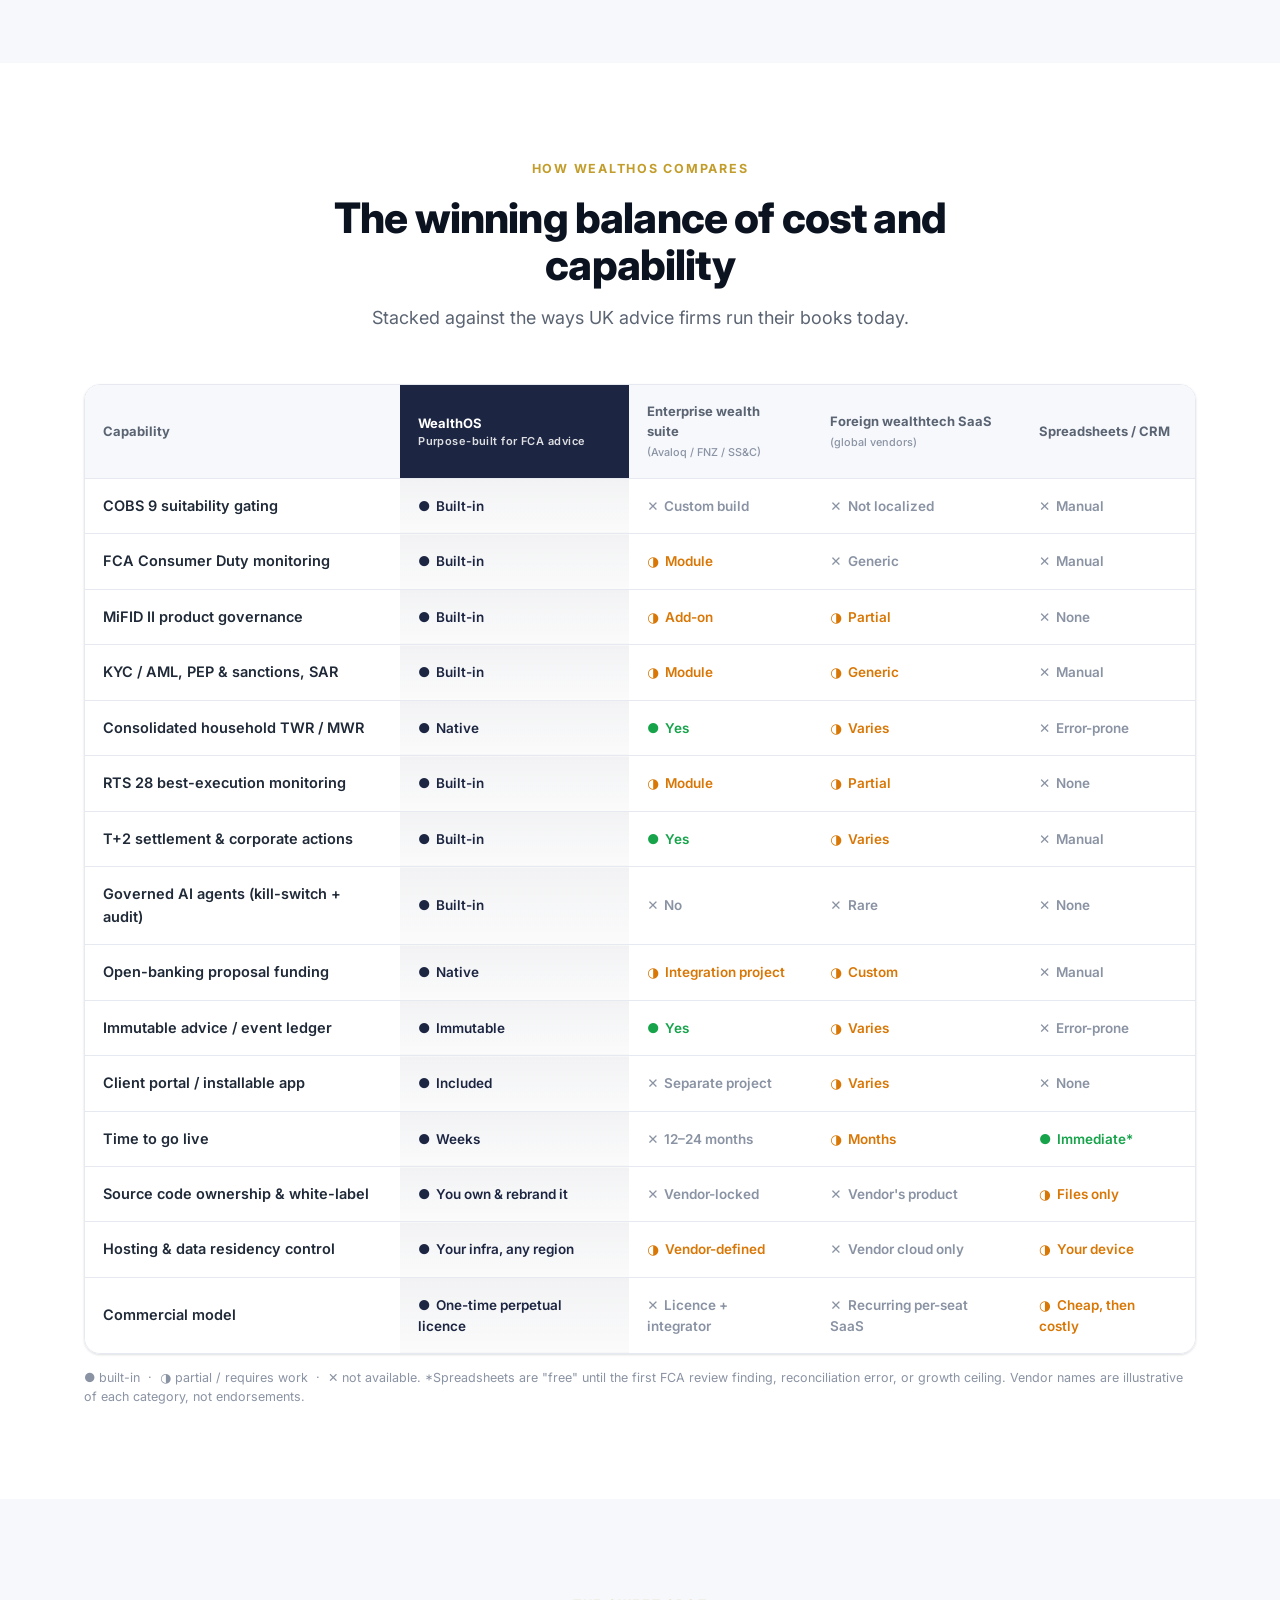
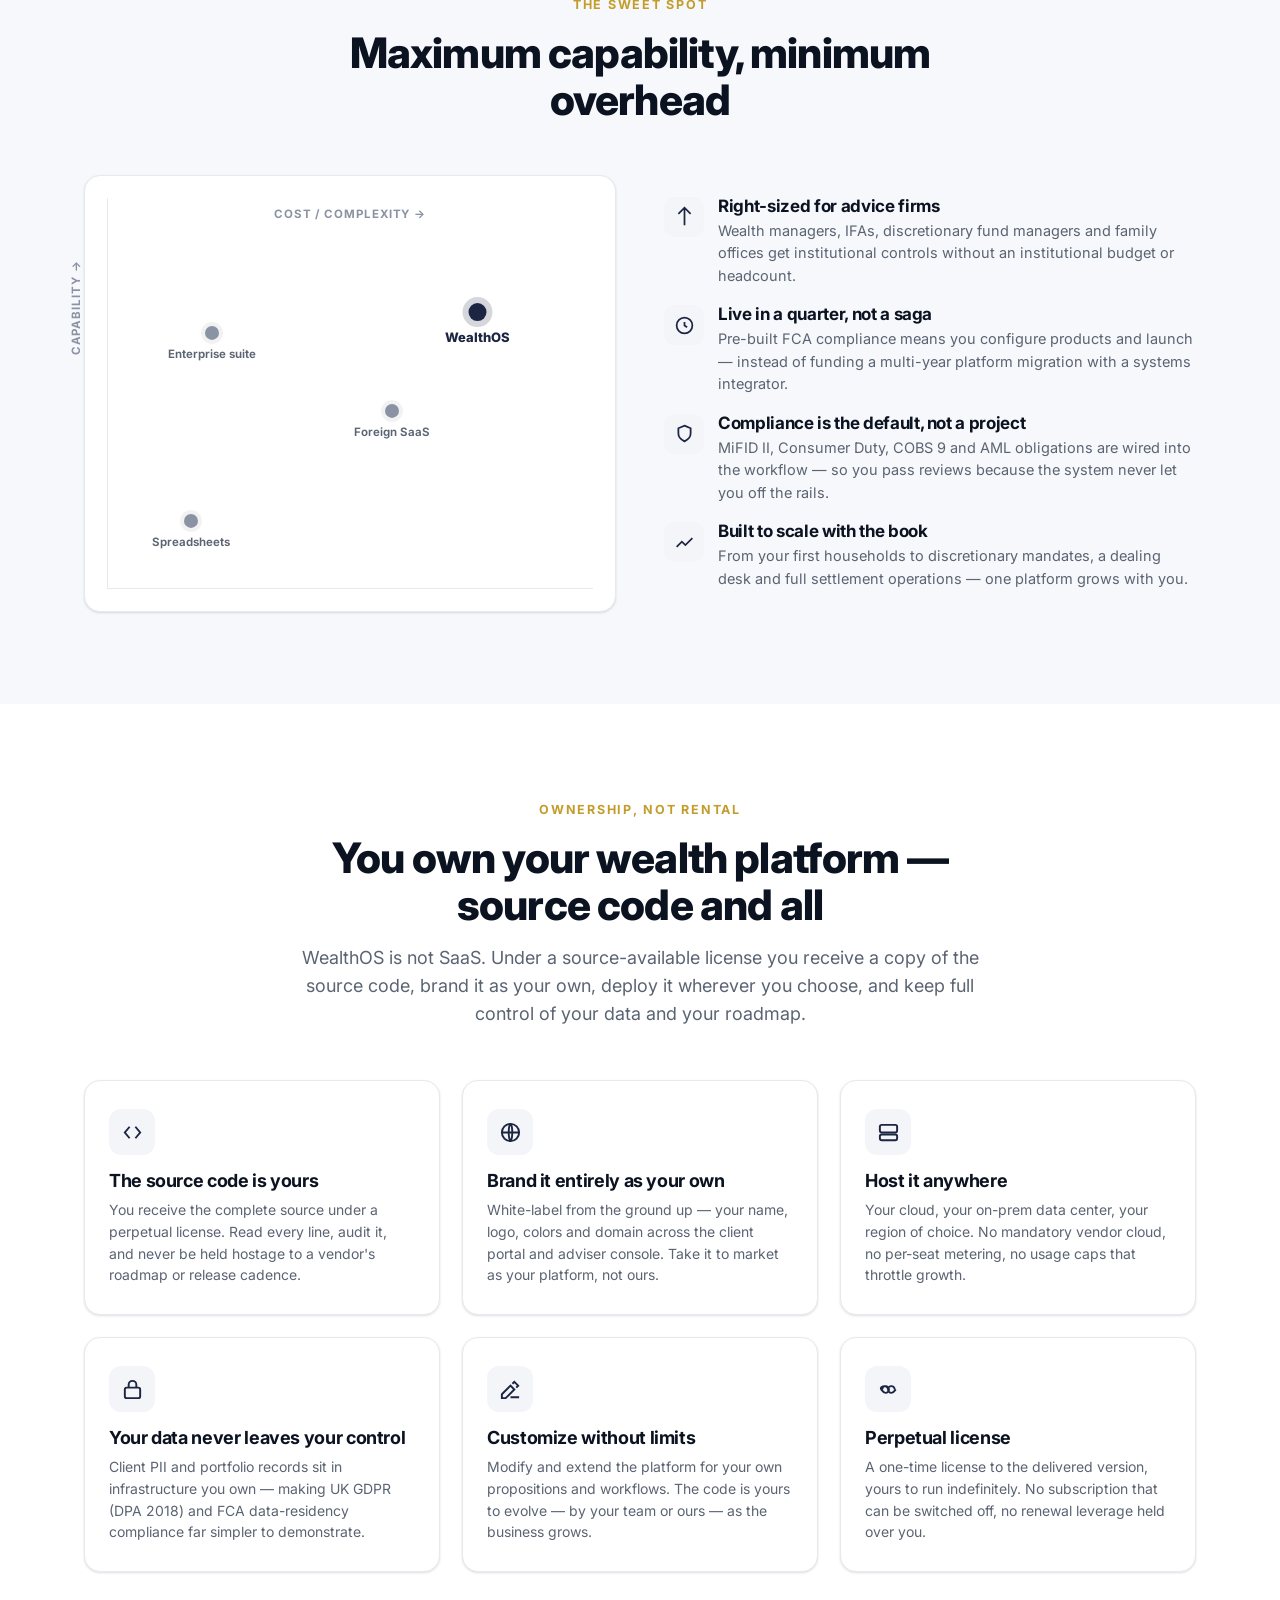
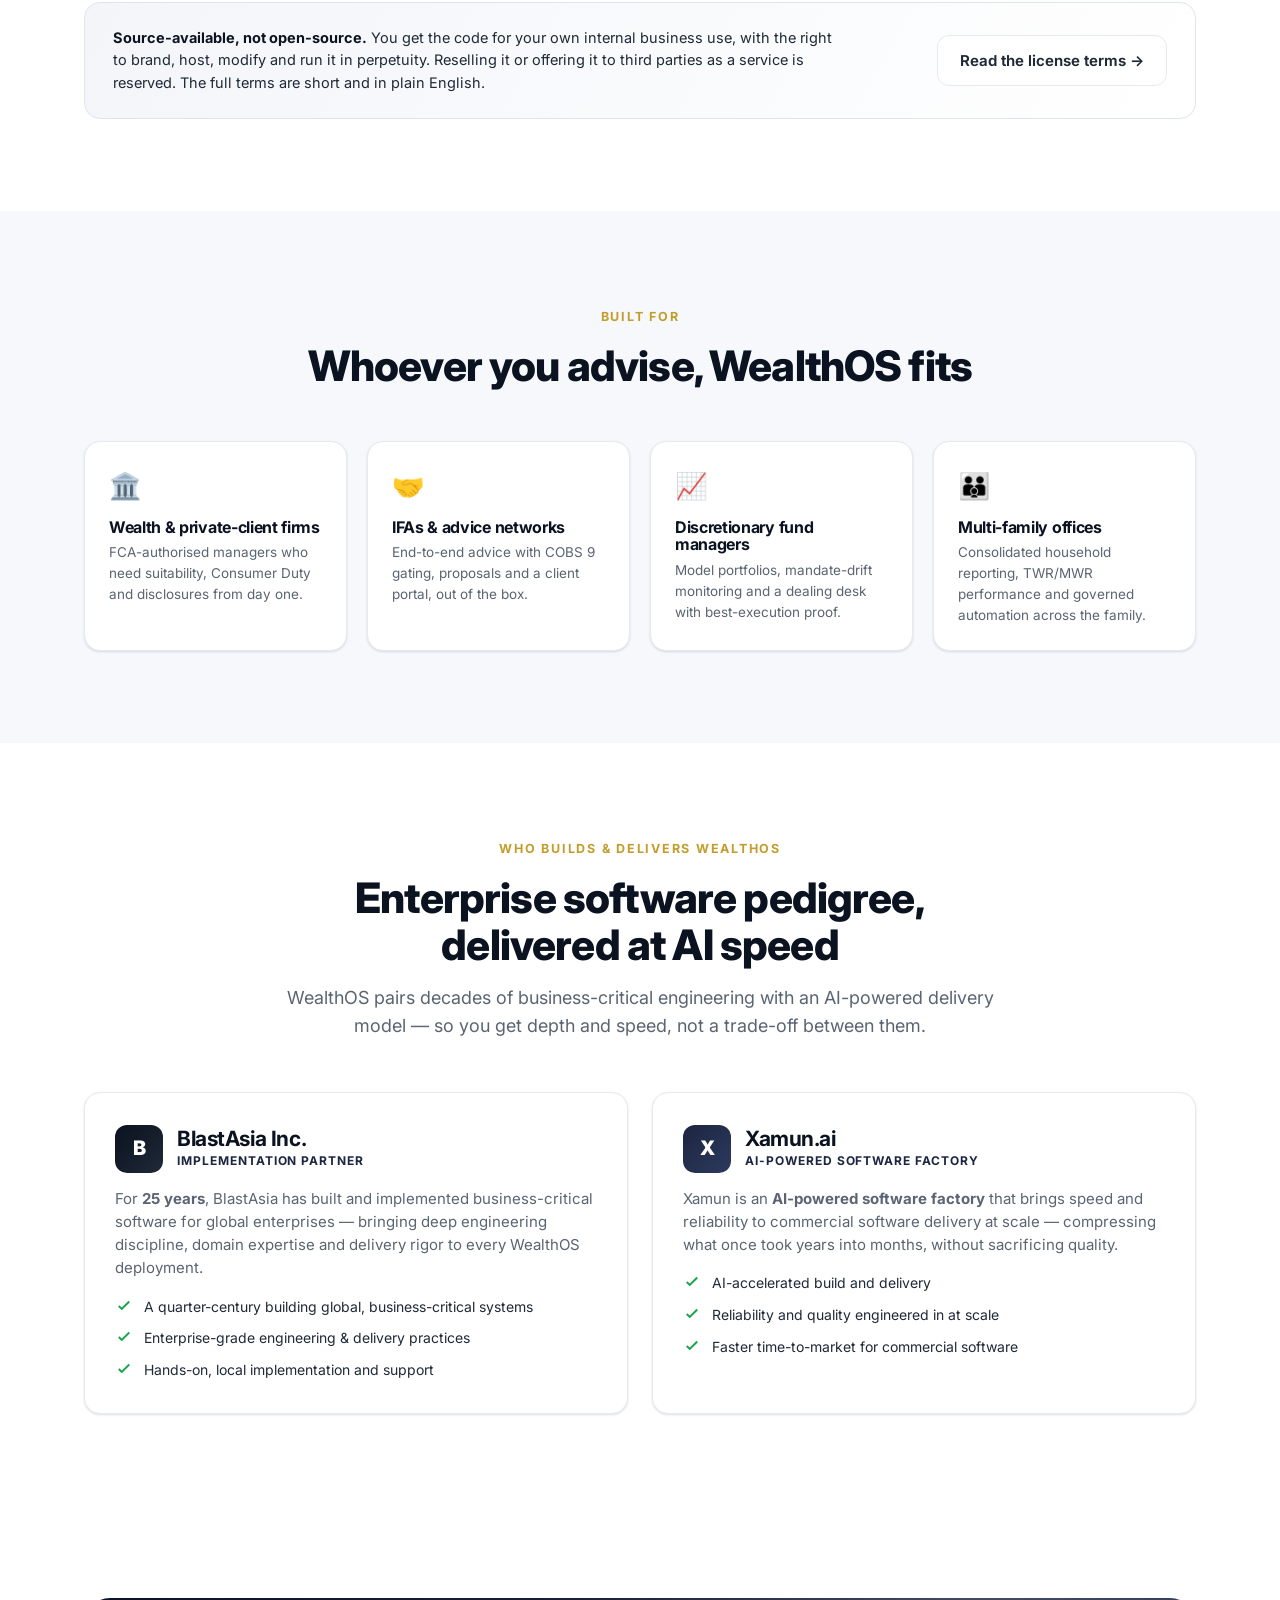
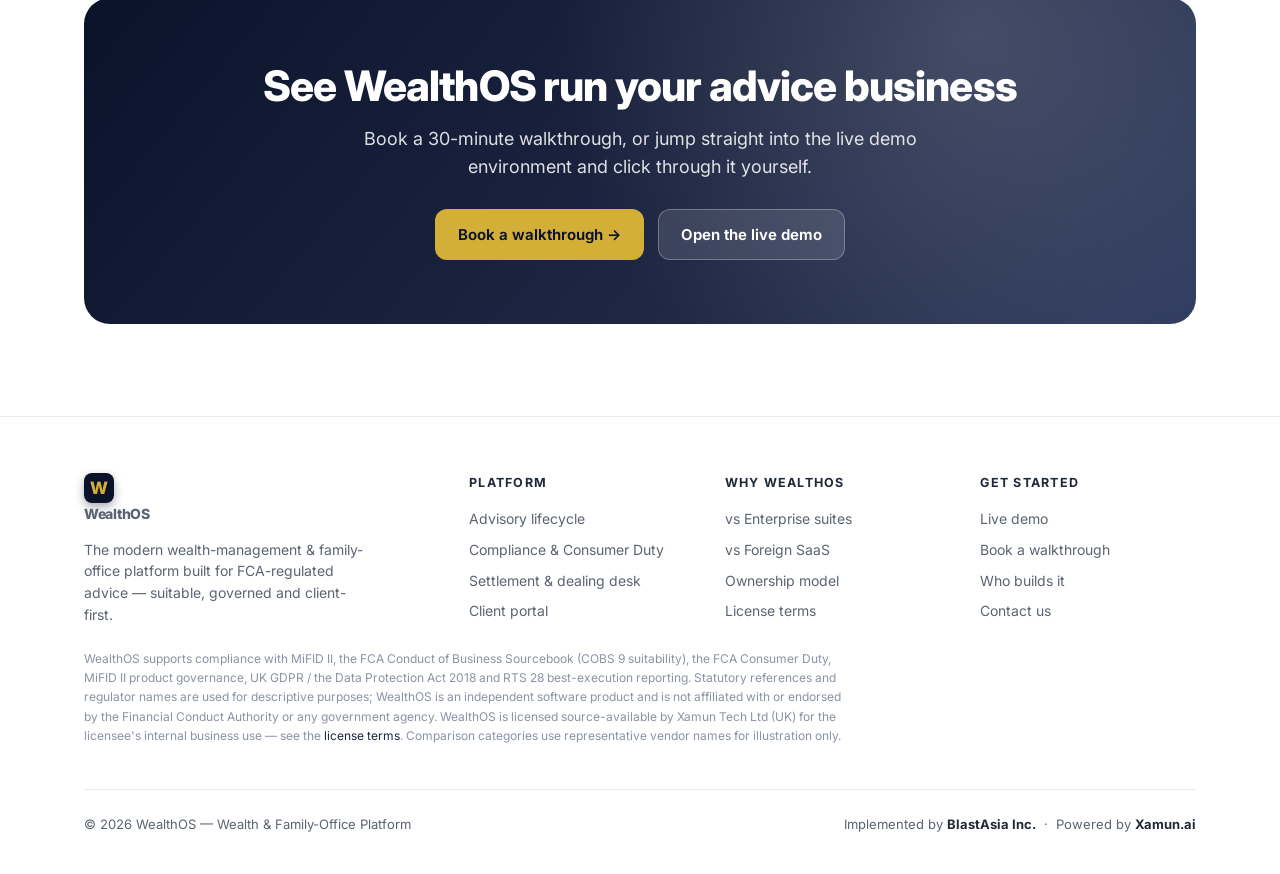
==== commit 7b4a3f51: "Governed Intelligence: note private/self-hosted open-weight models Clarify that governed-agent LLM r" ====
--- a/index.html
+++ b/index.html
@@ -266,7 +266,7 @@
       </div>
     </div>
     <div class="own-cta reveal">
-      <div><strong>A glass box, not a black box.</strong> WealthOS makes intelligence auditable on purpose: deterministic rule engines where regulation demands a defensible answer, and a governance plane — kill-switch, policy gates, immutable audit — around any agent that acts on its own. The same framework is model-ready: as predictive models earn their place, they slot in behind the exact same human oversight, never around it.</div>
+      <div><strong>A glass box, not a black box.</strong> WealthOS makes intelligence auditable on purpose: deterministic rule engines where regulation demands a defensible answer, and a governance plane — kill-switch, policy gates, immutable audit — around any agent that acts on its own. Where an agent reasons with a language model, that model runs on <strong>open-weight models hosted on your own infrastructure</strong> — so client data never leaves your tenant for a third-party AI service. The framework is model-ready: as predictive models earn their place, they slot in behind the exact same human oversight, never around it.</div>
       <a class="btn btn-ghost" href="#cta">See governed AI in action →</a>
     </div>
   </div>
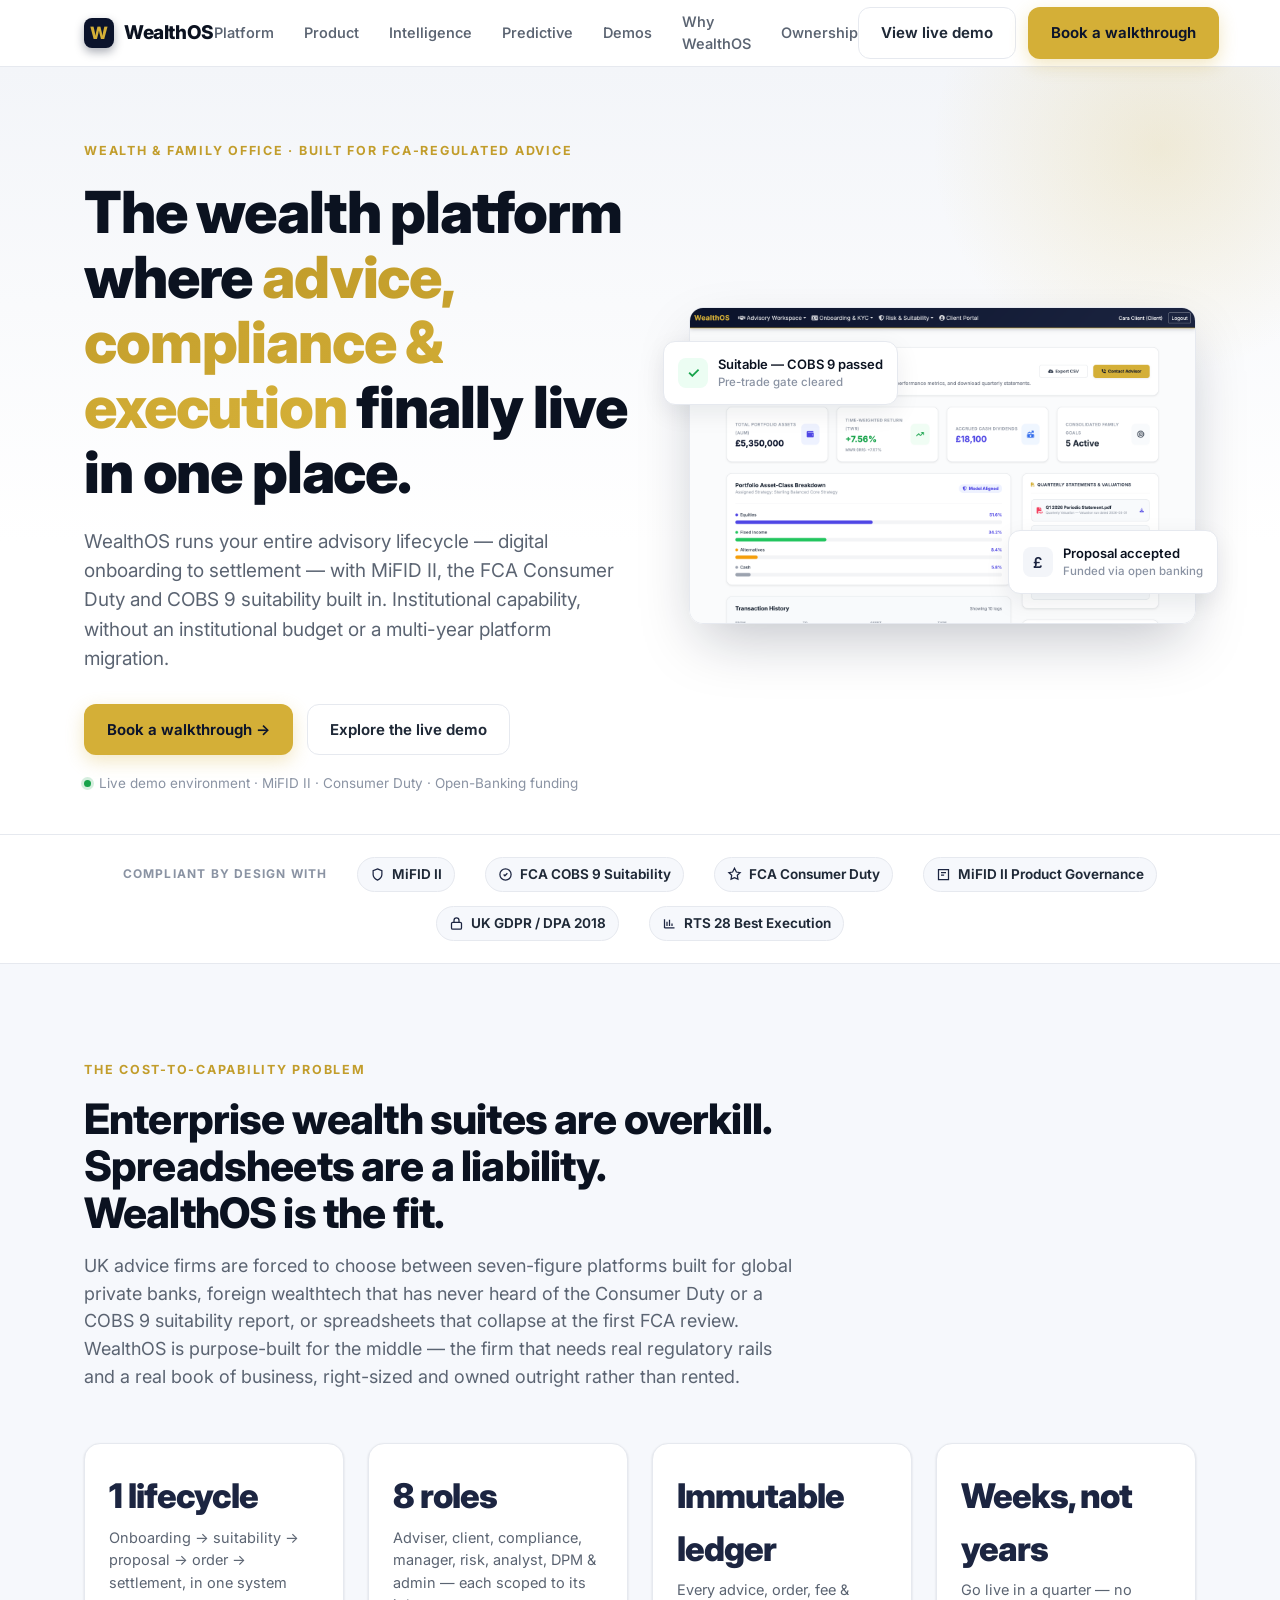
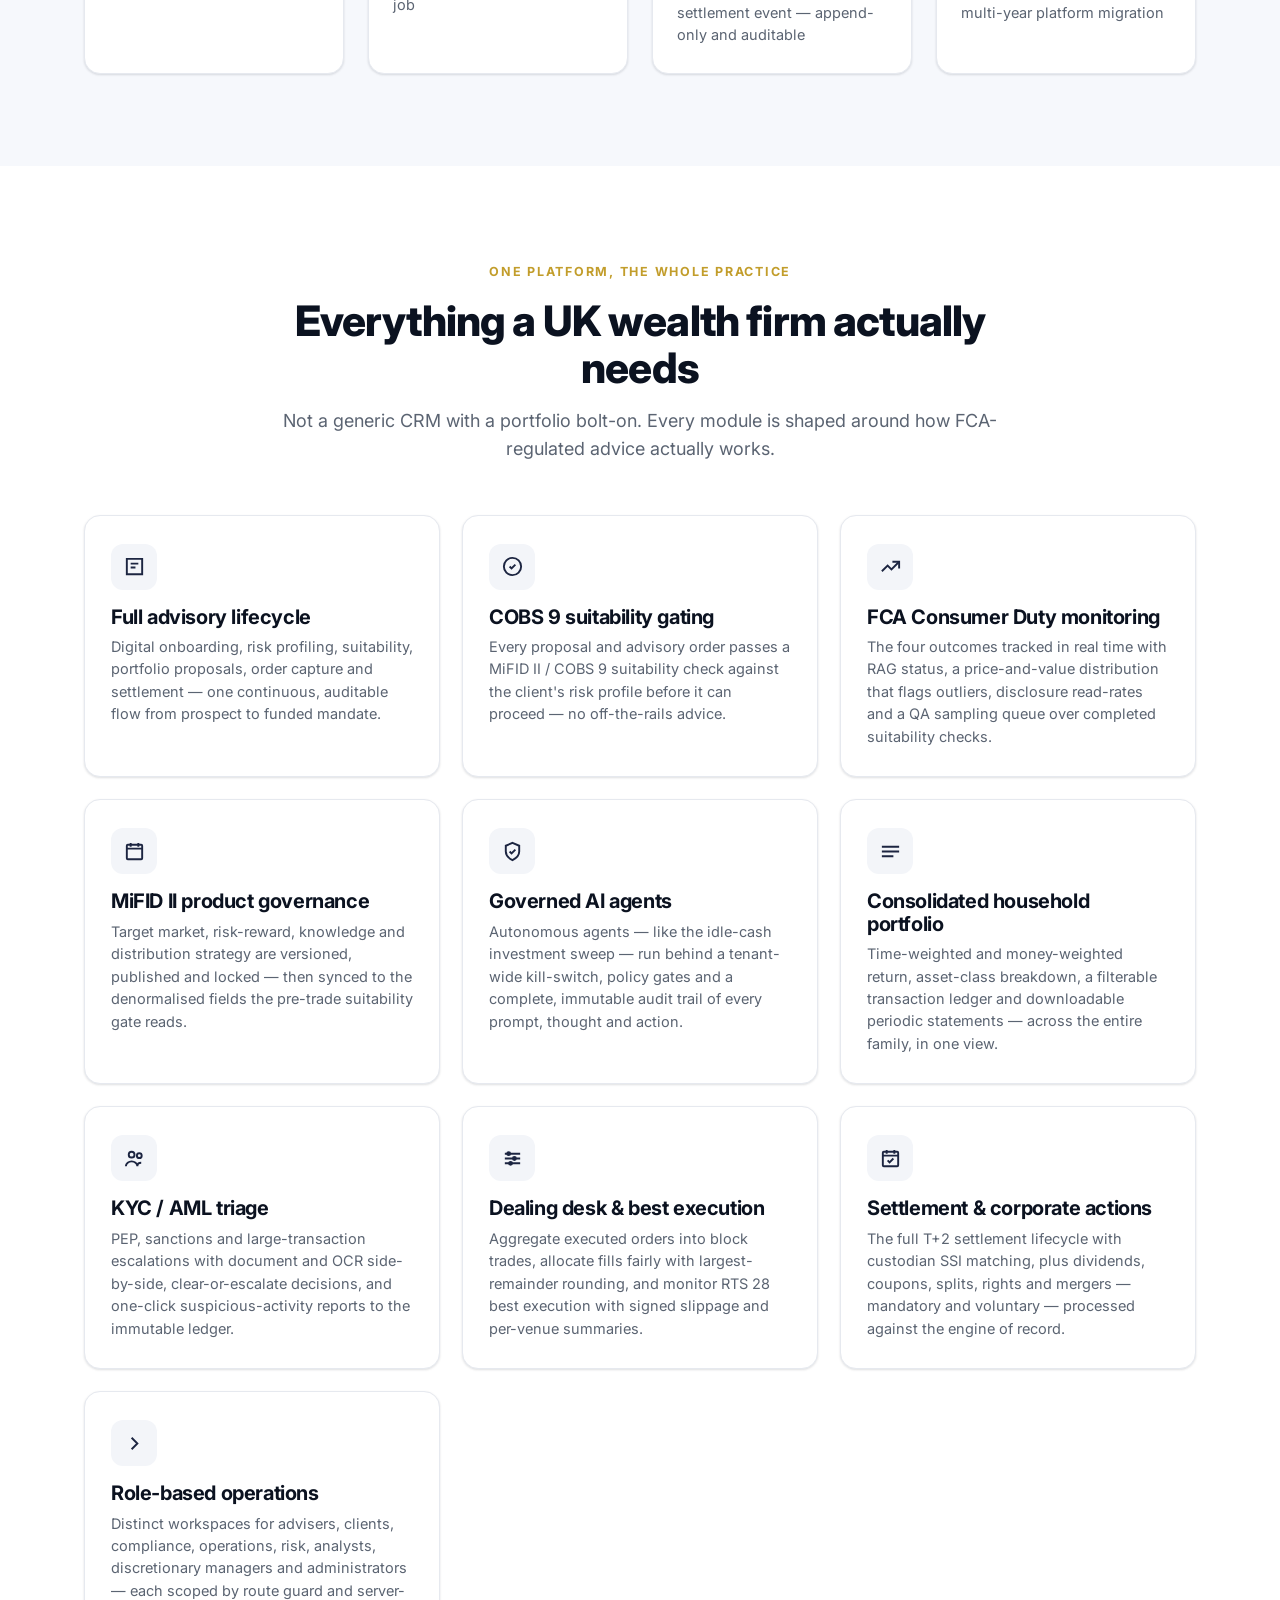
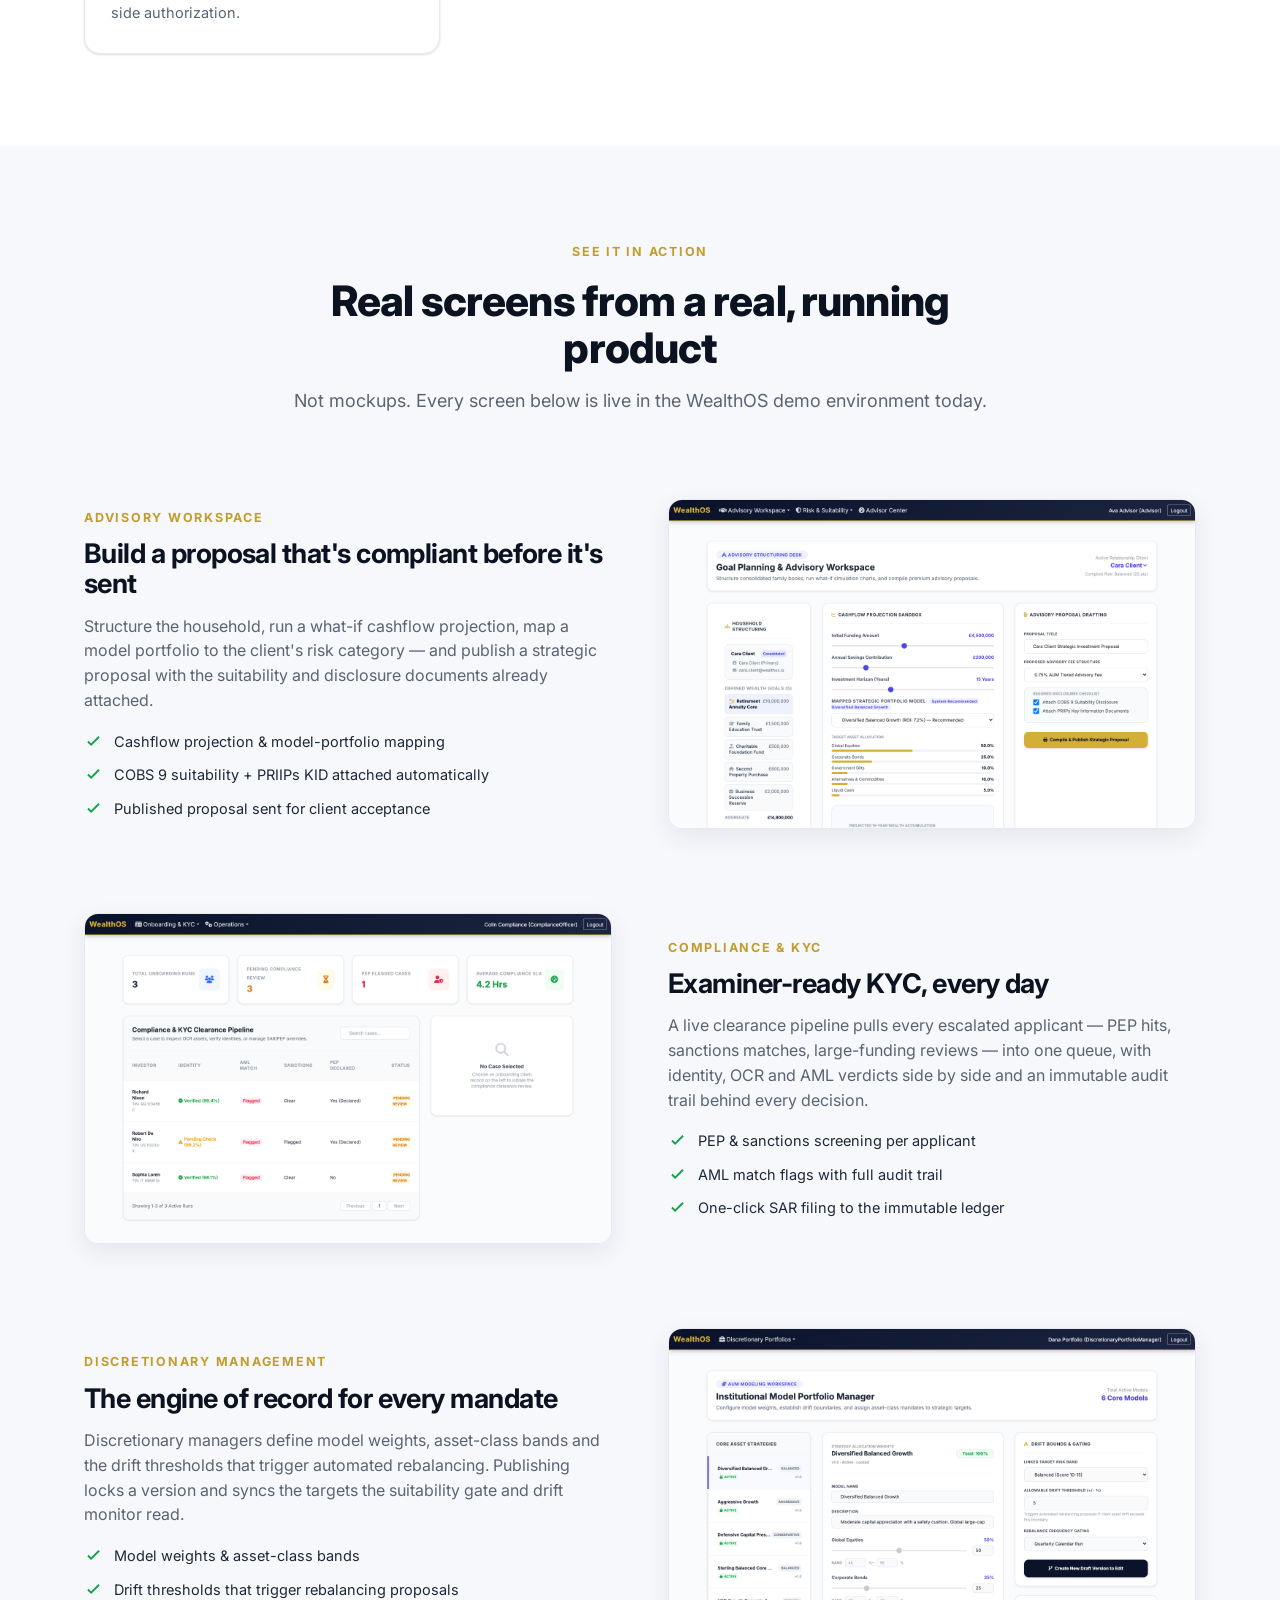
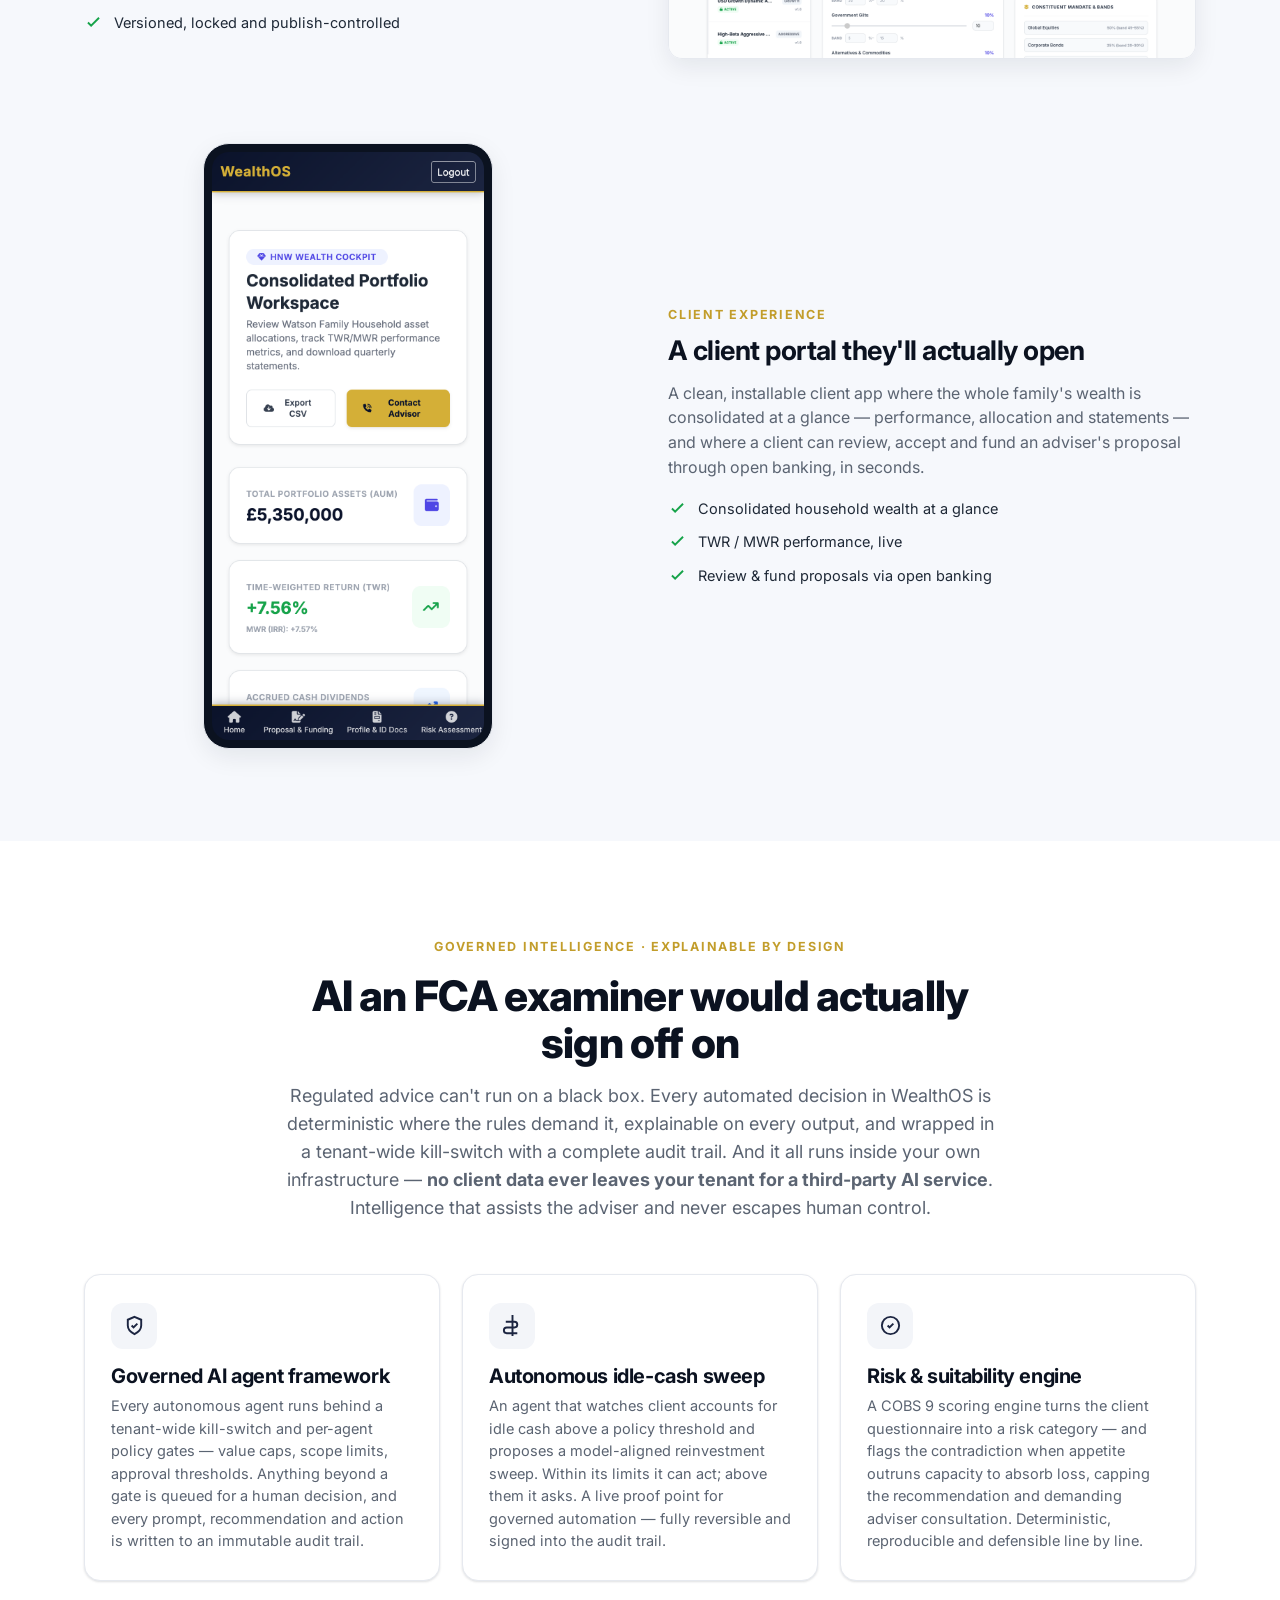
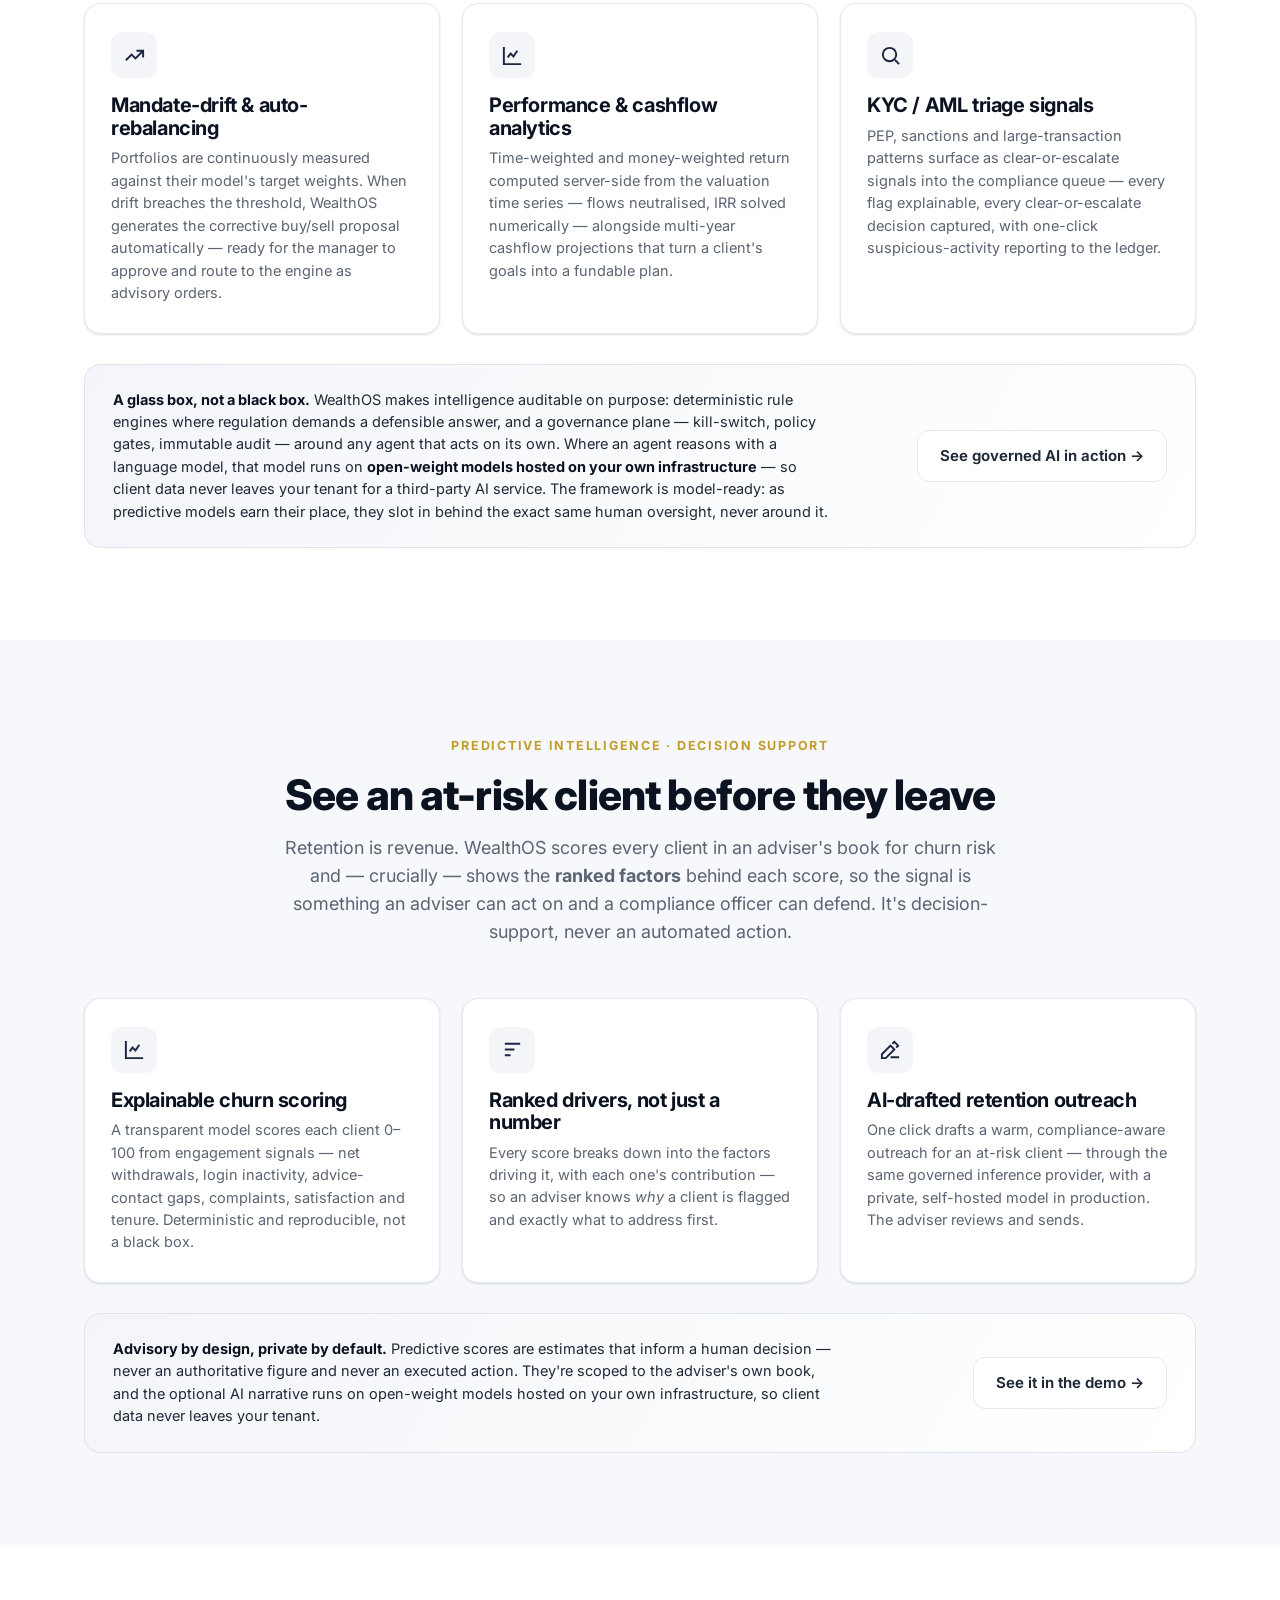
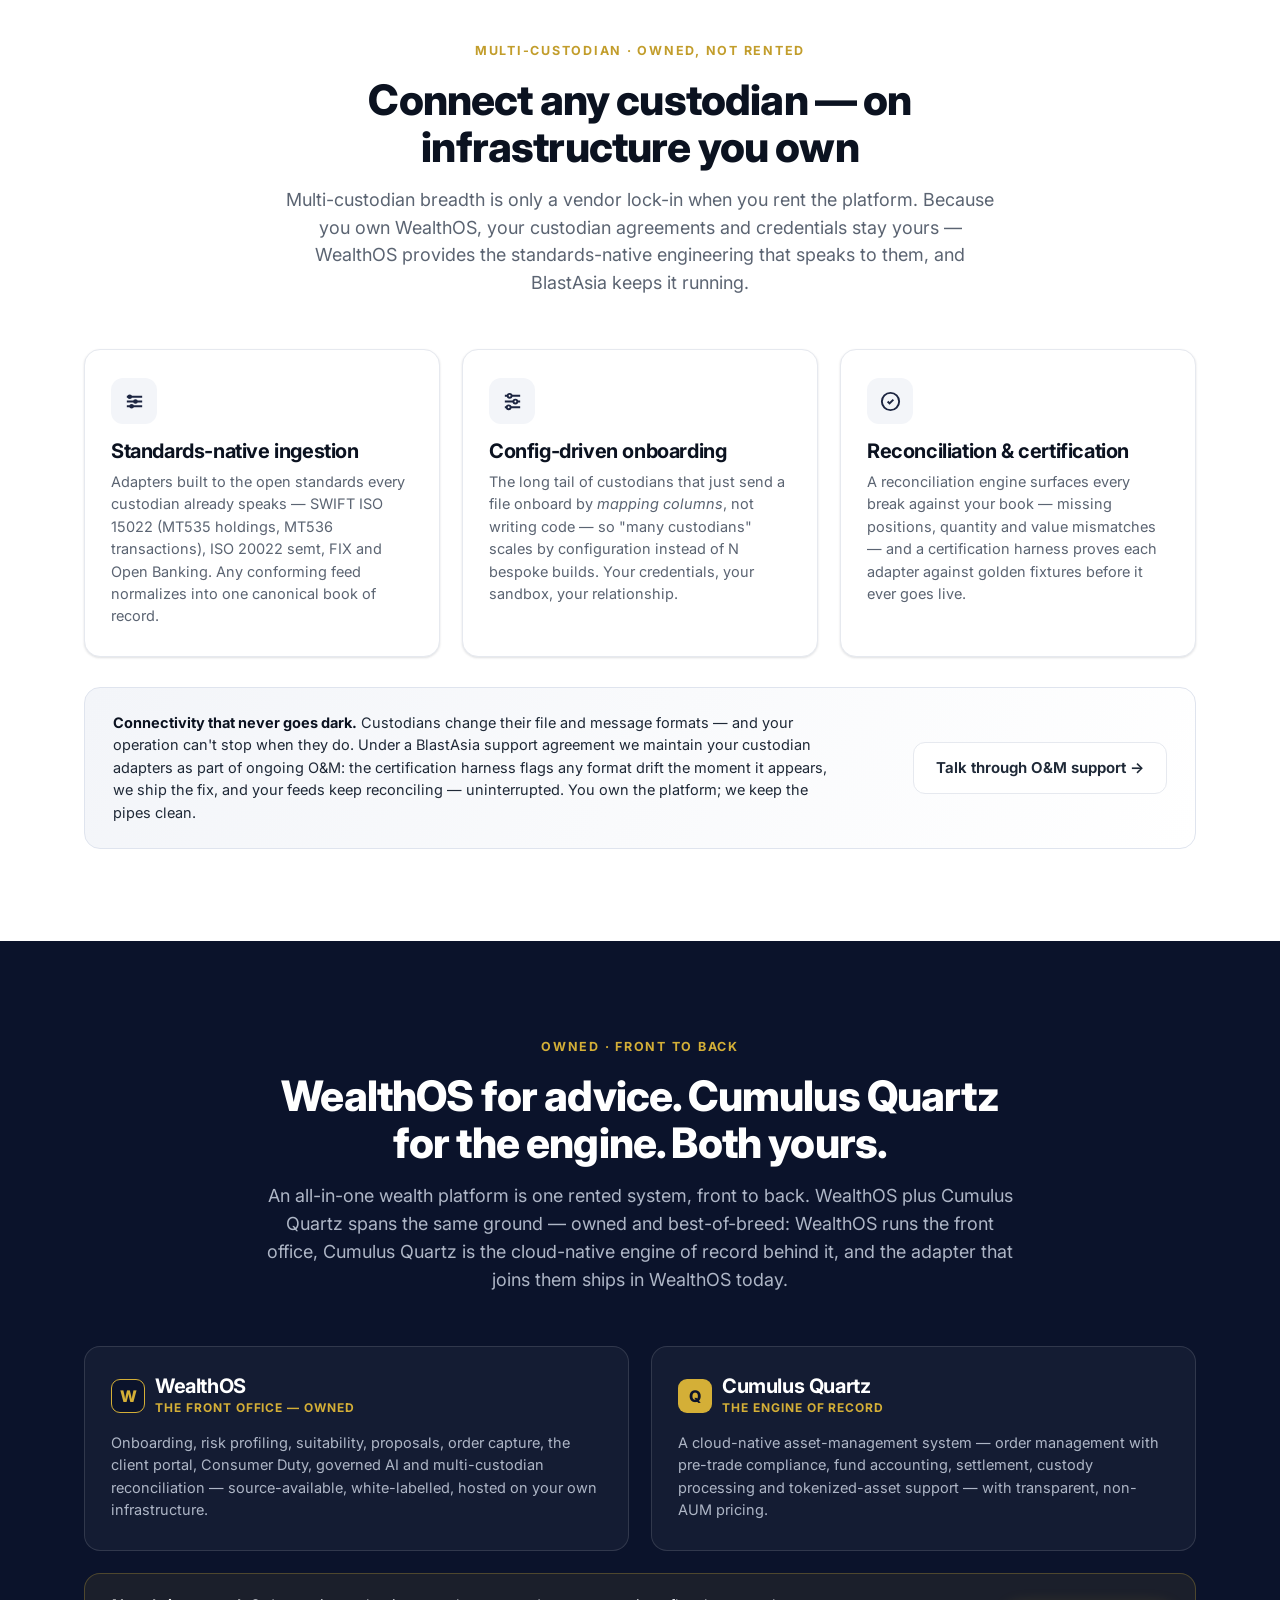
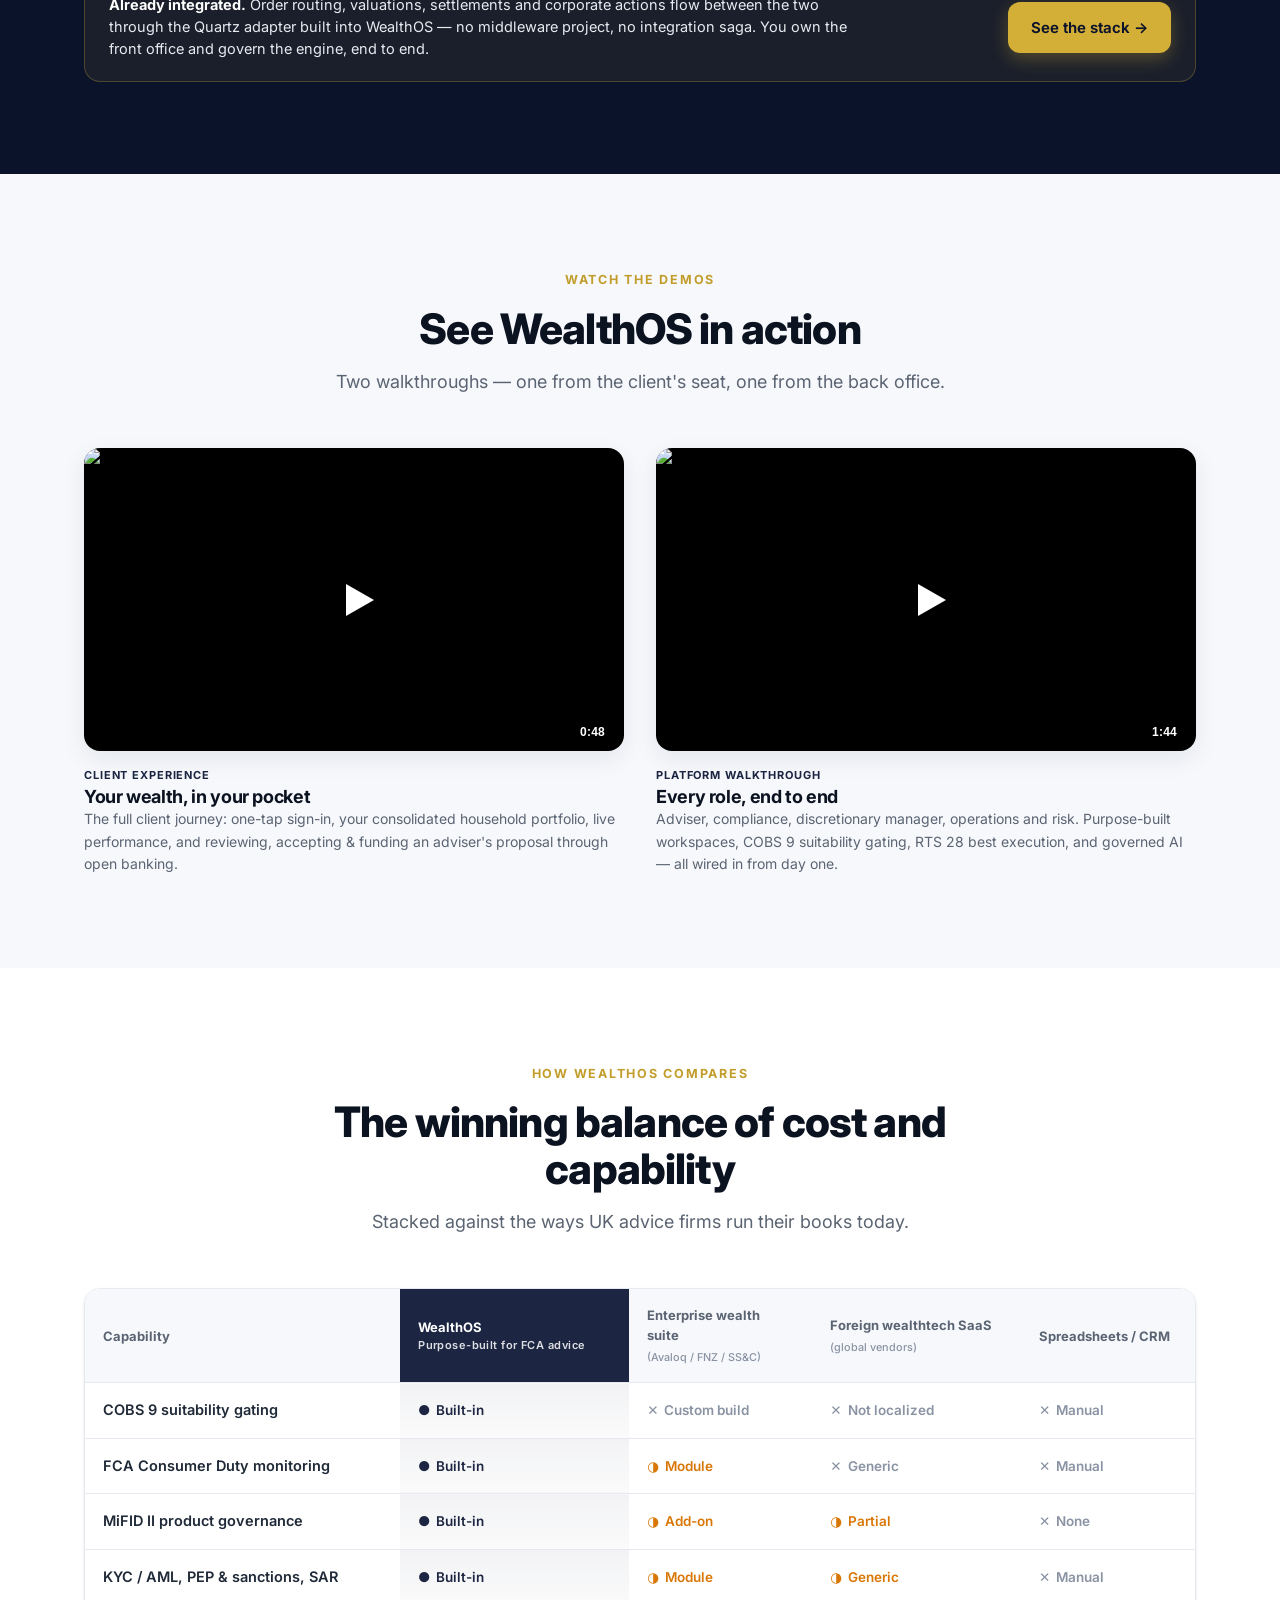
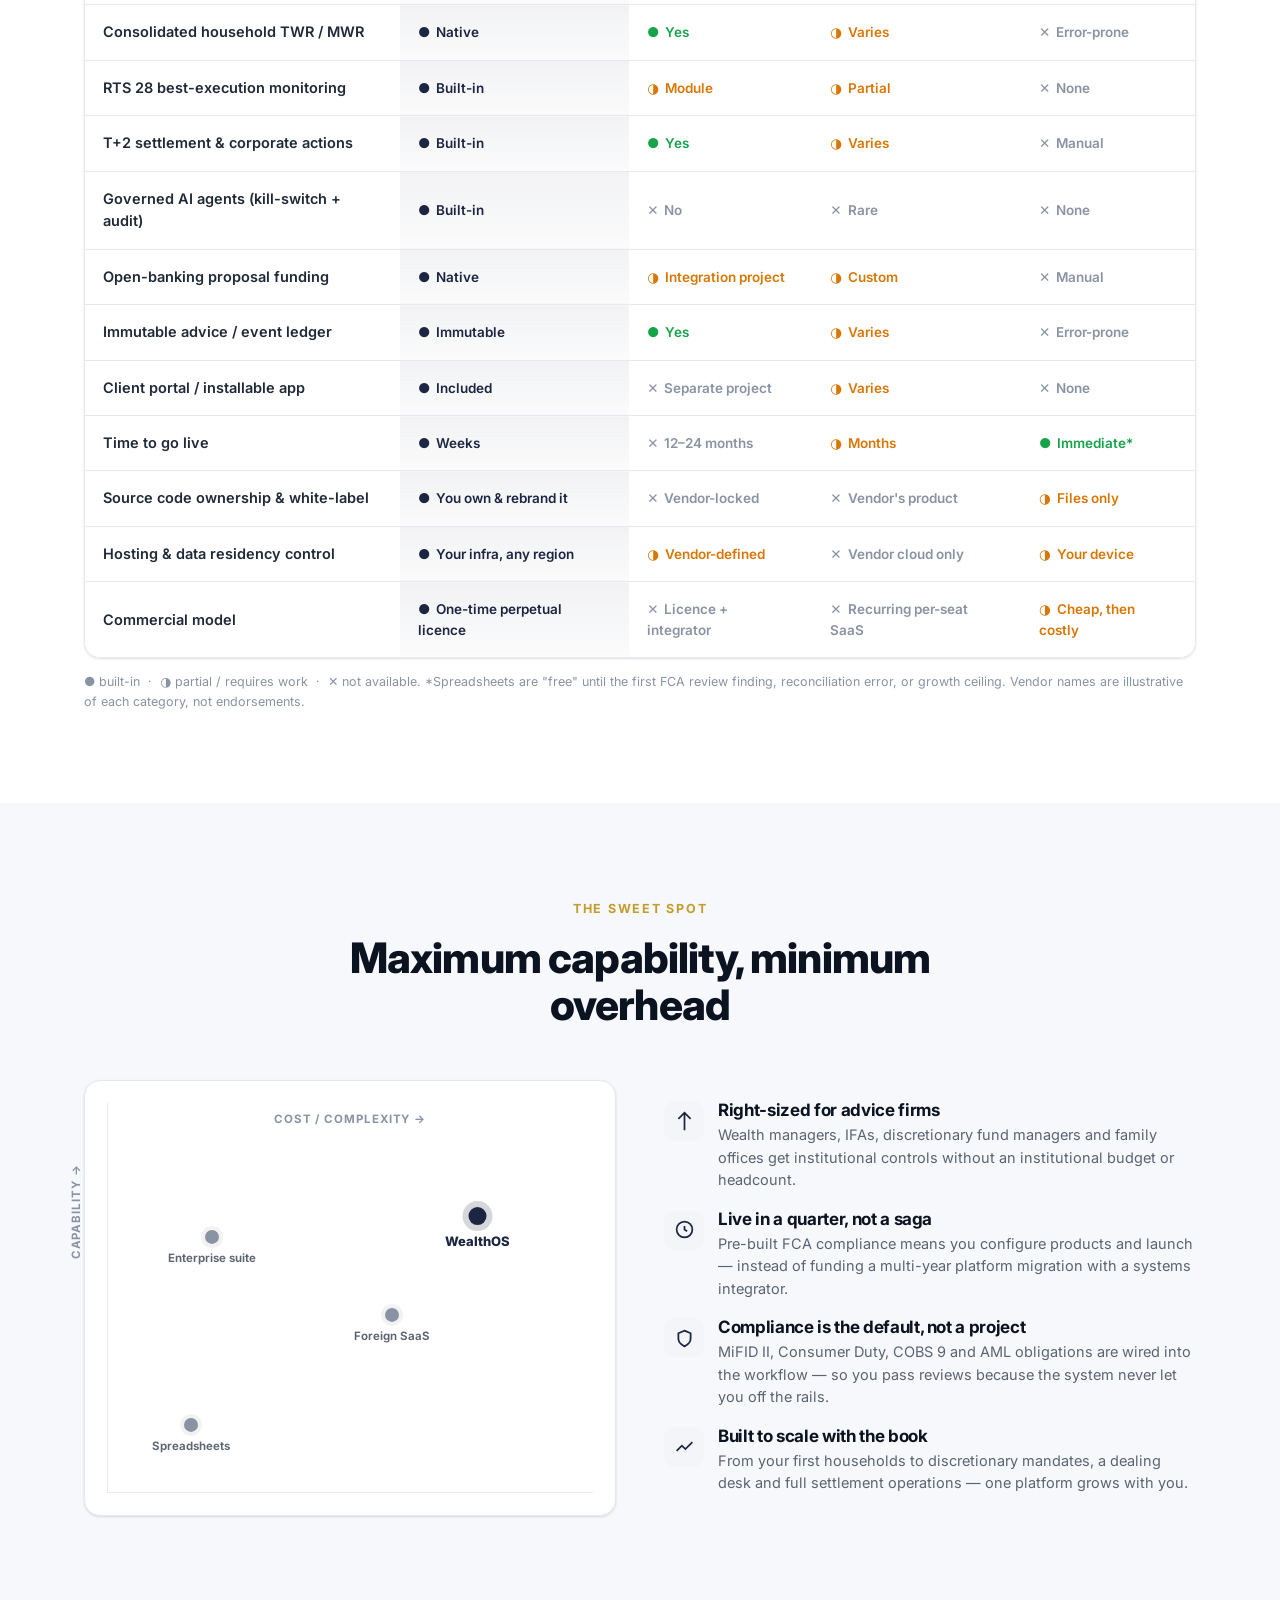
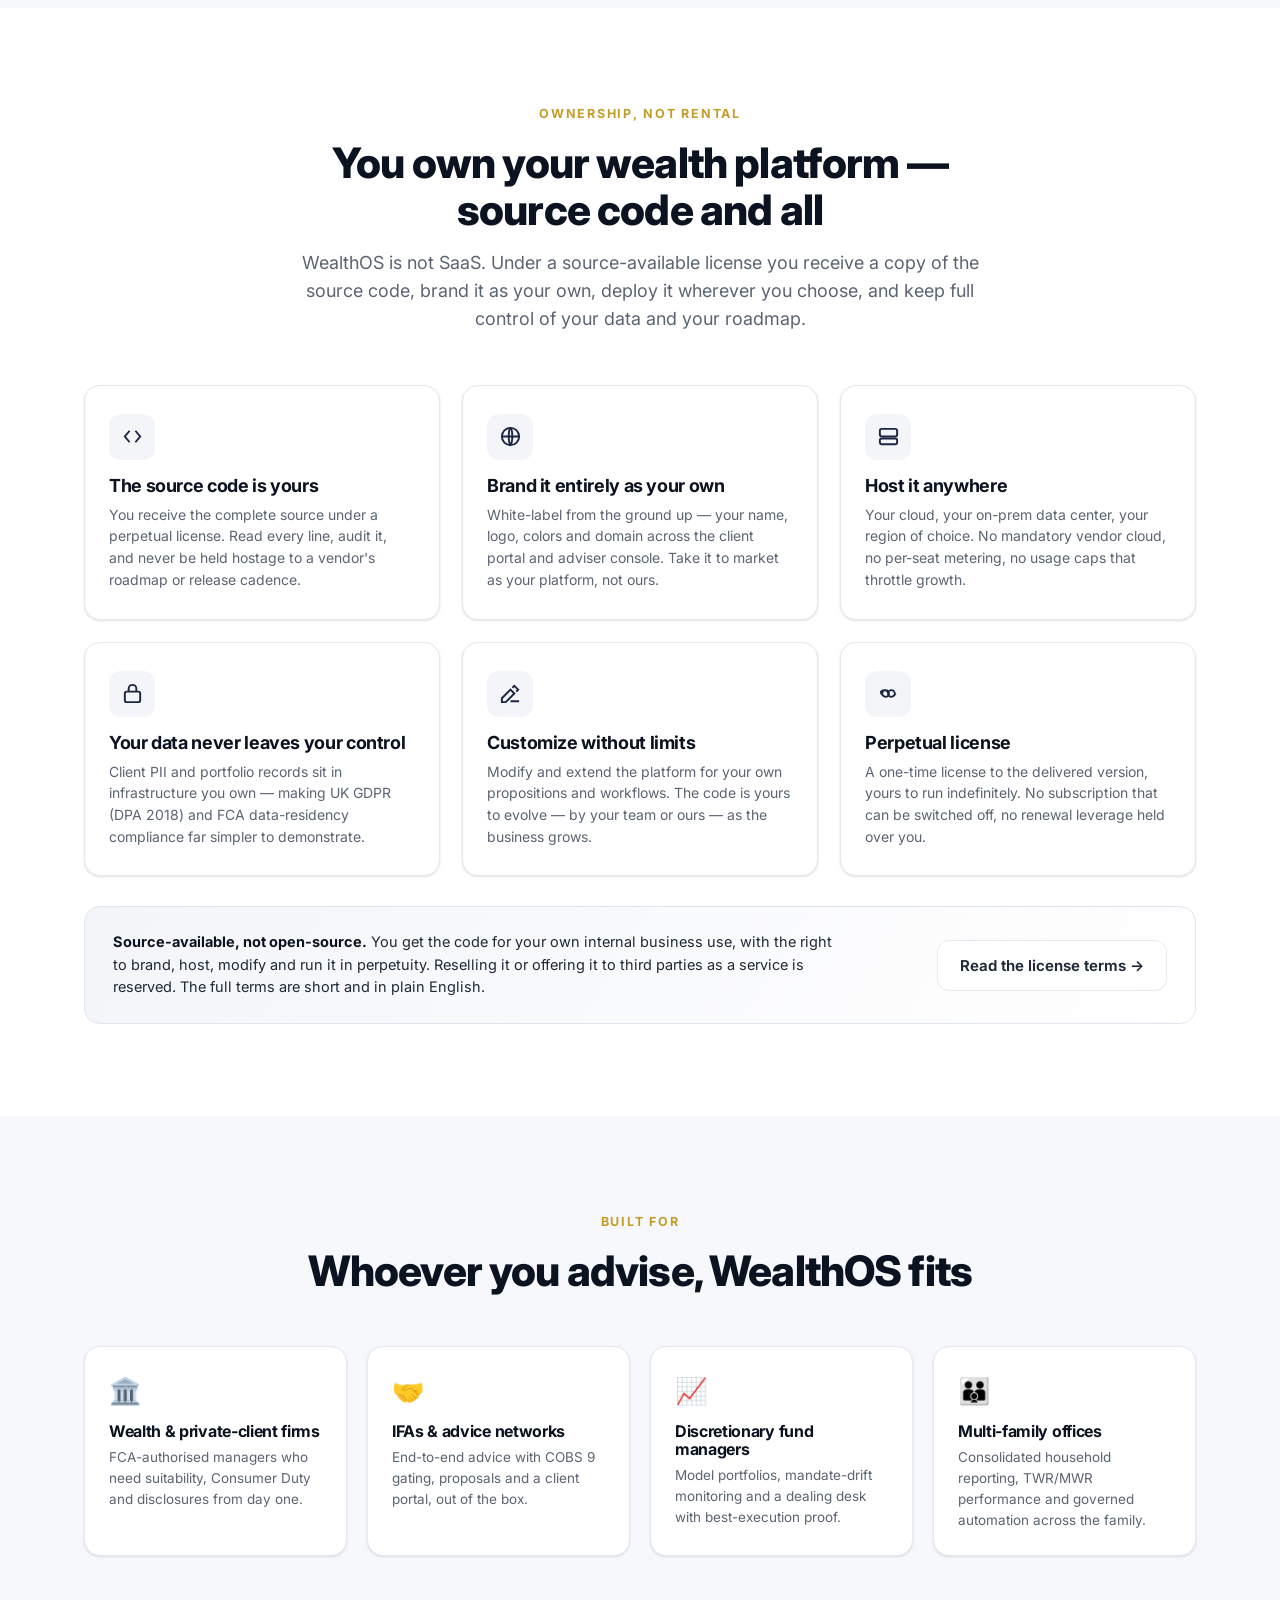
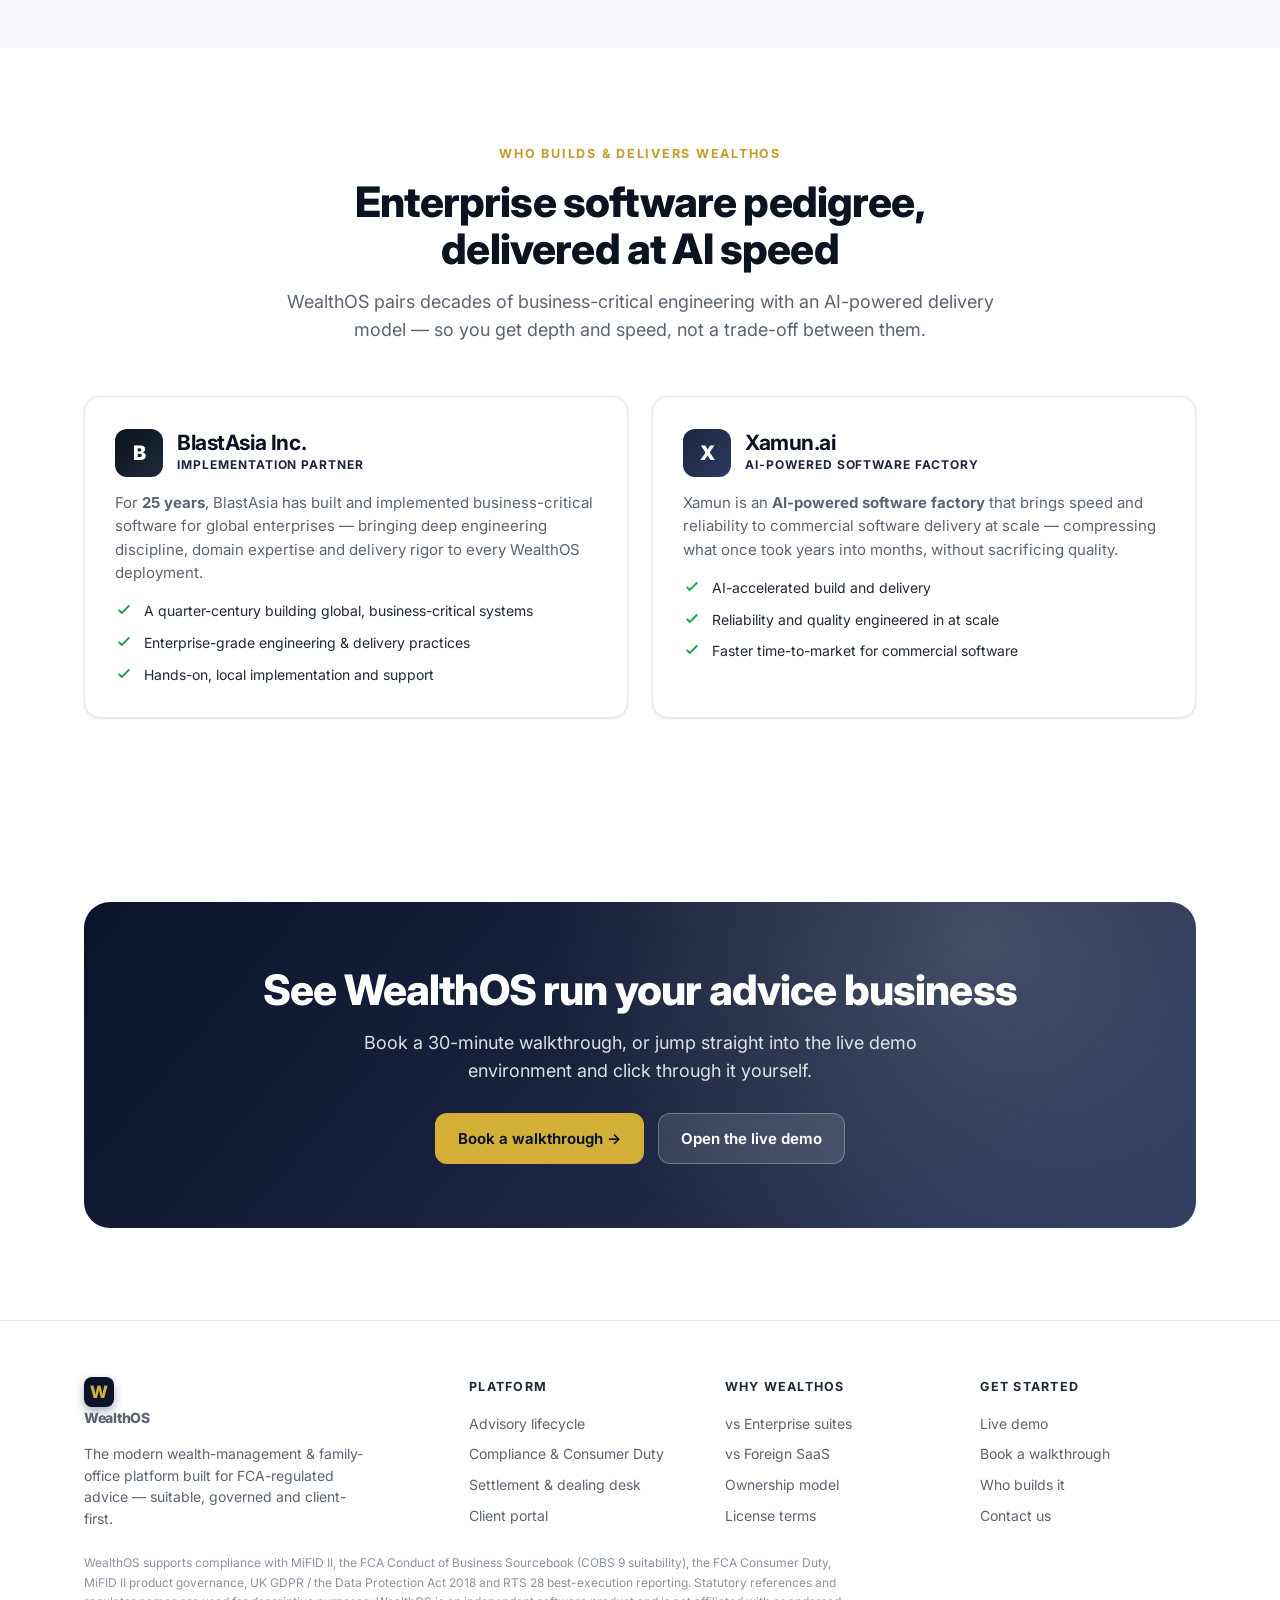
==== commit c6be9867: "Add Predictive intelligence section (client retention / churn) + nav link Now that the churn/retenti" ====
--- a/index.html
+++ b/index.html
@@ -21,6 +21,7 @@
       <a href="#features">Platform</a>
       <a href="#showcase">Product</a>
       <a href="#intelligence">Intelligence</a>
+      <a href="#predictive">Predictive</a>
       <a href="#demos">Demos</a>
       <a href="#compare">Why WealthOS</a>
       <a href="#ownership">Ownership</a>
@@ -268,6 +269,38 @@
     <div class="own-cta reveal">
       <div><strong>A glass box, not a black box.</strong> WealthOS makes intelligence auditable on purpose: deterministic rule engines where regulation demands a defensible answer, and a governance plane — kill-switch, policy gates, immutable audit — around any agent that acts on its own. Where an agent reasons with a language model, that model runs on <strong>open-weight models hosted on your own infrastructure</strong> — so client data never leaves your tenant for a third-party AI service. The framework is model-ready: as predictive models earn their place, they slot in behind the exact same human oversight, never around it.</div>
       <a class="btn btn-ghost" href="#cta">See governed AI in action →</a>
+    </div>
+  </div>
+</section>
+
+<!-- ============ PREDICTIVE INTELLIGENCE ============ -->
+<section class="section bg-soft" id="predictive">
+  <div class="wrap">
+    <div class="section-head center reveal">
+      <span class="eyebrow">Predictive intelligence · Decision support</span>
+      <h2>See an at-risk client before they leave</h2>
+      <p>Retention is revenue. WealthOS scores every client in an adviser's book for churn risk and — crucially — shows the <strong>ranked factors</strong> behind each score, so the signal is something an adviser can act on and a compliance officer can defend. It's decision-support, never an automated action.</p>
+    </div>
+    <div class="features">
+      <div class="feature reveal">
+        <div class="ic"><svg viewBox="0 0 24 24" fill="none" stroke="currentColor" stroke-width="2"><path d="M3 3v18h18"/><path d="M7 14l3-4 3 3 4-6"/></svg></div>
+        <h3>Explainable churn scoring</h3>
+        <p>A transparent model scores each client 0–100 from engagement signals — net withdrawals, login inactivity, advice-contact gaps, complaints, satisfaction and tenure. Deterministic and reproducible, not a black box.</p>
+      </div>
+      <div class="feature reveal">
+        <div class="ic"><svg viewBox="0 0 24 24" fill="none" stroke="currentColor" stroke-width="2"><path d="M4 6h16M4 12h10M4 18h6"/></svg></div>
+        <h3>Ranked drivers, not just a number</h3>
+        <p>Every score breaks down into the factors driving it, with each one's contribution — so an adviser knows <em>why</em> a client is flagged and exactly what to address first.</p>
+      </div>
+      <div class="feature reveal">
+        <div class="ic"><svg viewBox="0 0 24 24" fill="none" stroke="currentColor" stroke-width="2"><path d="M12 20h9M3 17l9-9 4 4-9 9H3z"/><path d="M14 6l2-2 4 4-2 2"/></svg></div>
+        <h3>AI-drafted retention outreach</h3>
+        <p>One click drafts a warm, compliance-aware outreach for an at-risk client — through the same governed inference provider, with a private, self-hosted model in production. The adviser reviews and sends.</p>
+      </div>
+    </div>
+    <div class="own-cta reveal">
+      <div><strong>Advisory by design, private by default.</strong> Predictive scores are estimates that inform a human decision — never an authoritative figure and never an executed action. They're scoped to the adviser's own book, and the optional AI narrative runs on open-weight models hosted on your own infrastructure, so client data never leaves your tenant.</div>
+      <a class="btn btn-ghost" href="#cta">See it in the demo →</a>
     </div>
   </div>
 </section>
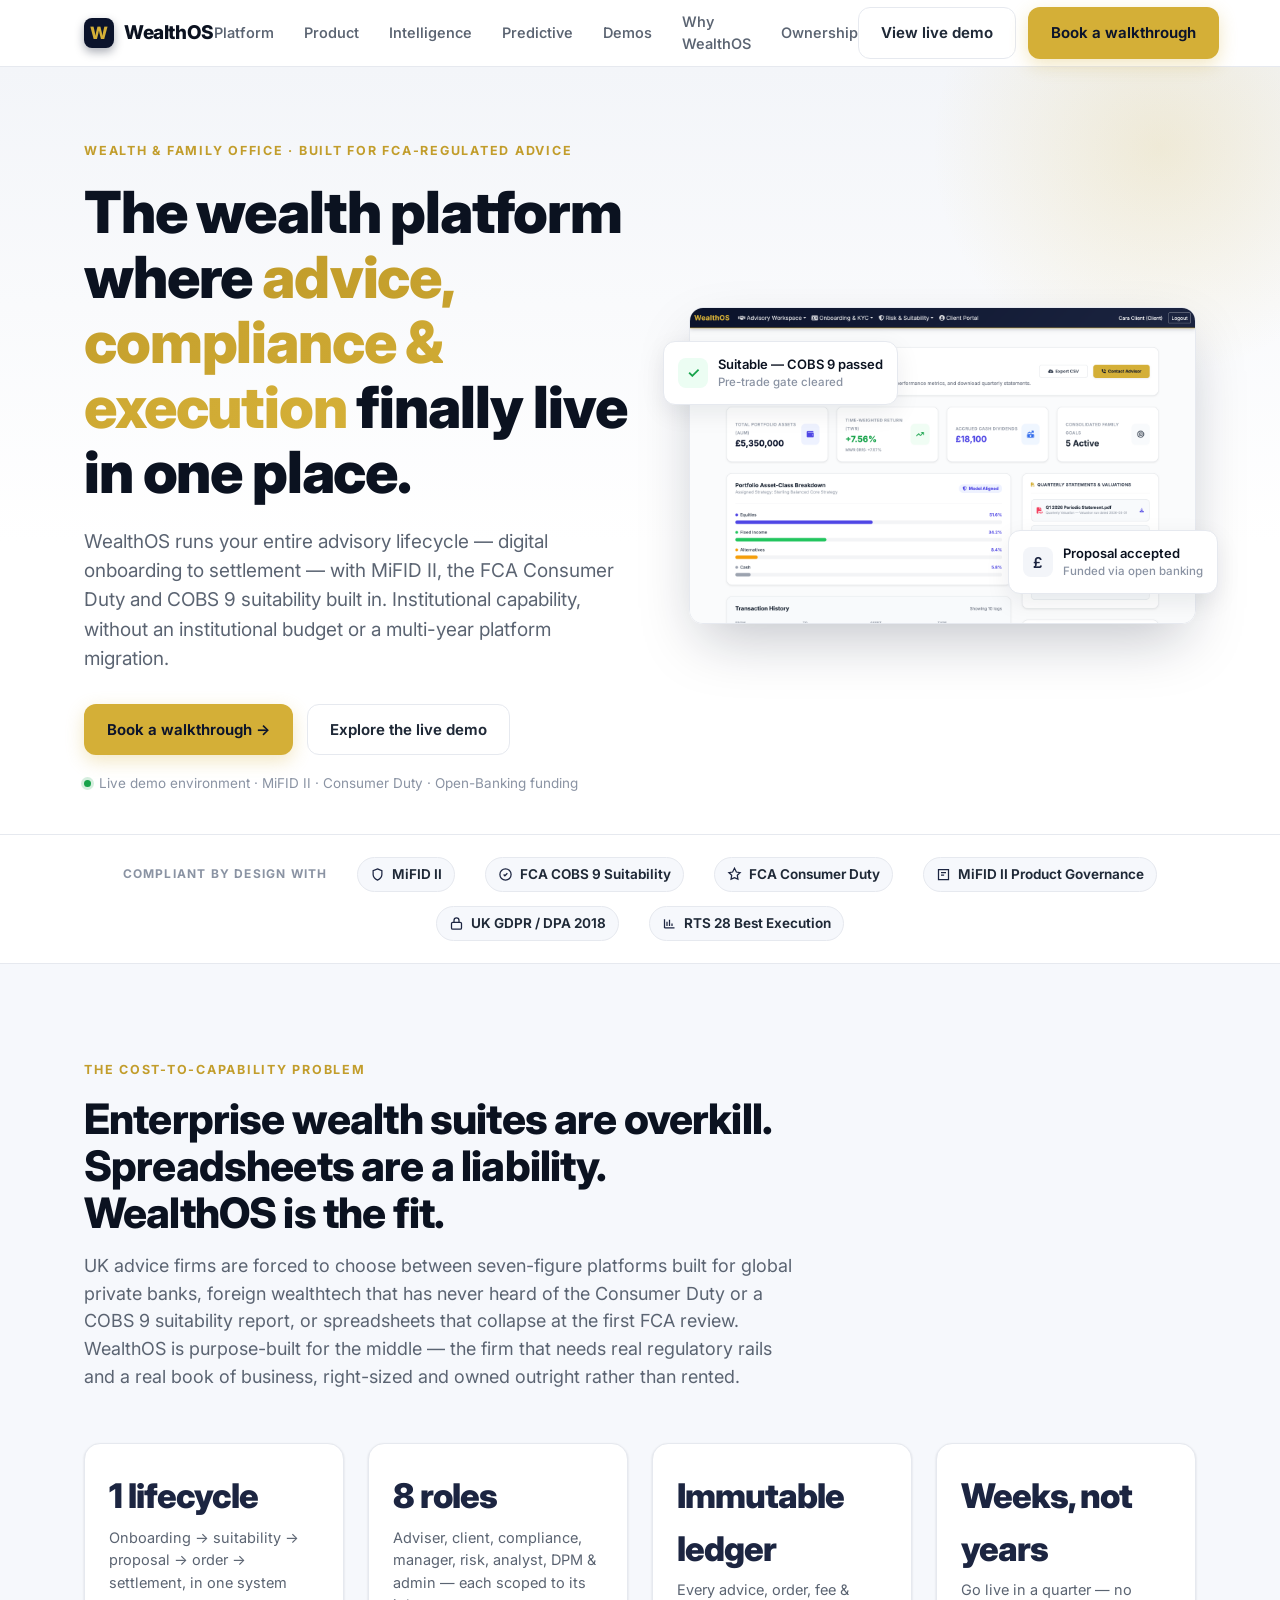
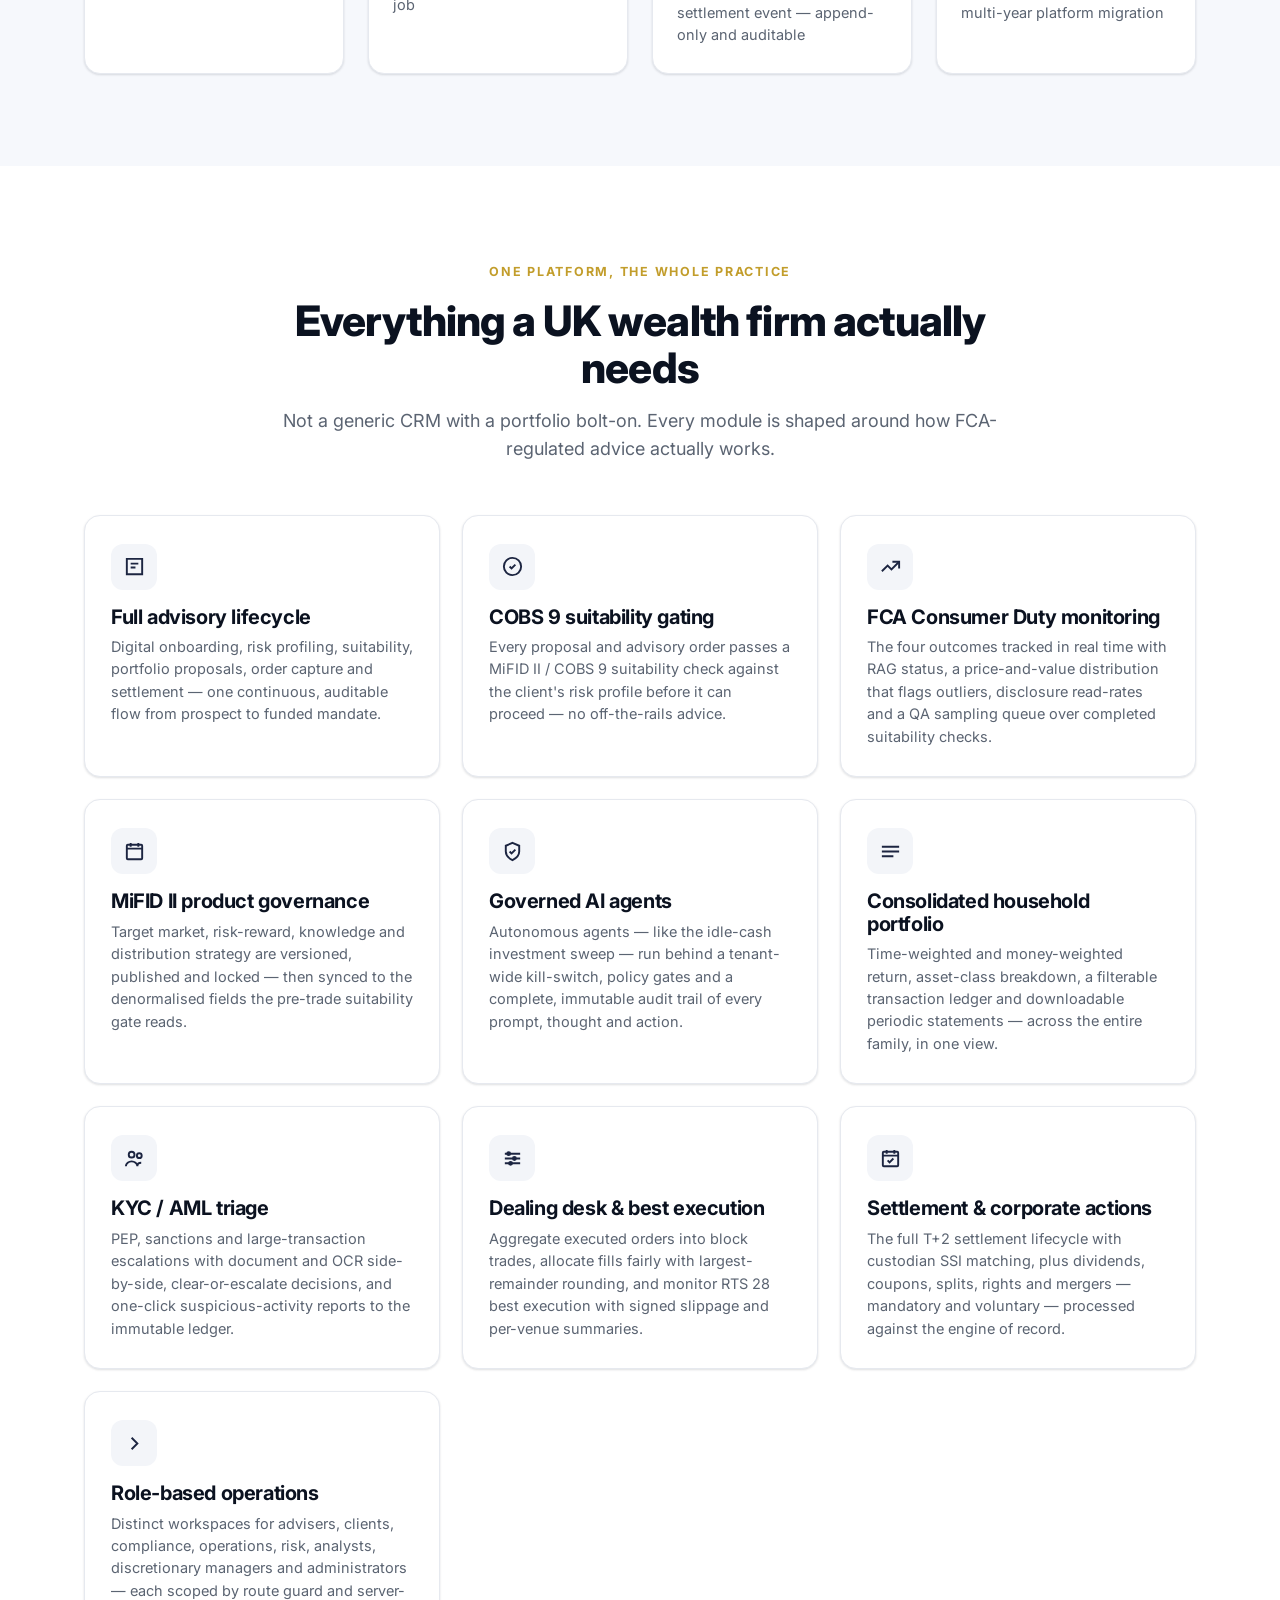
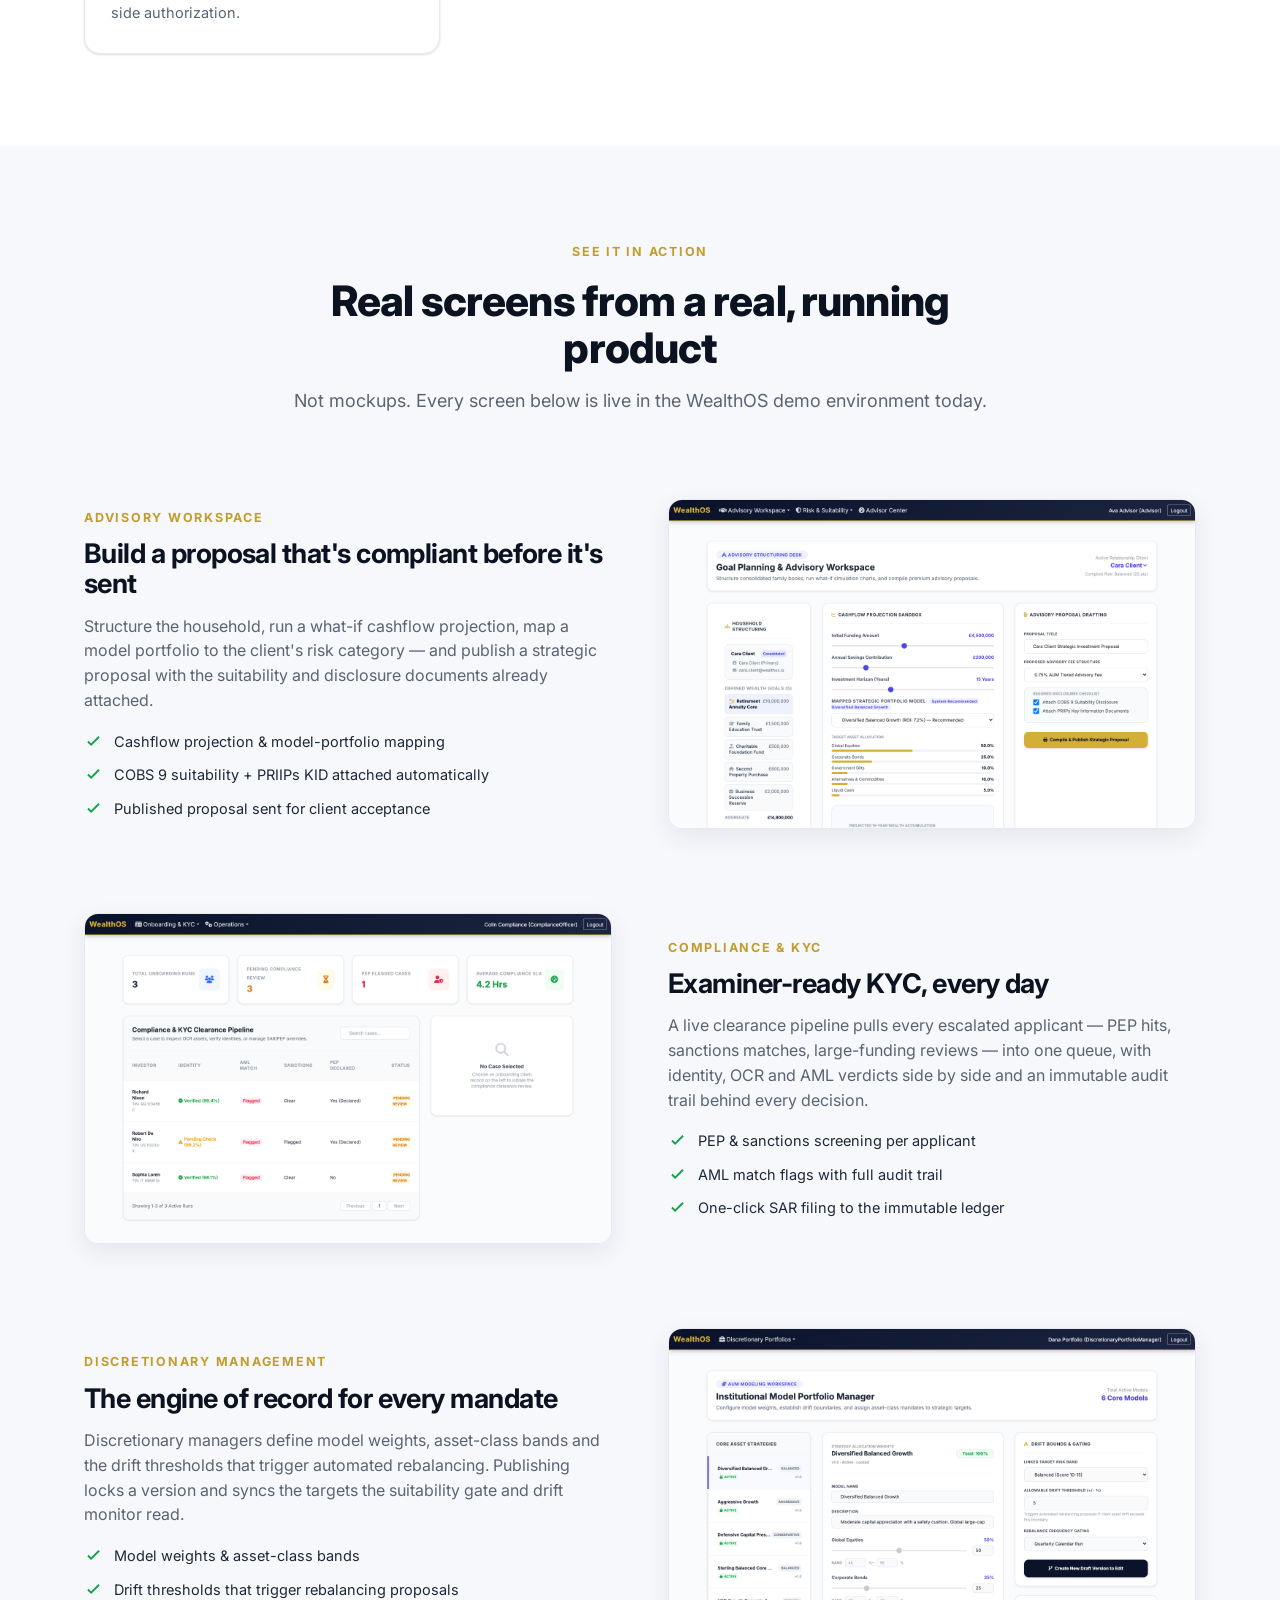
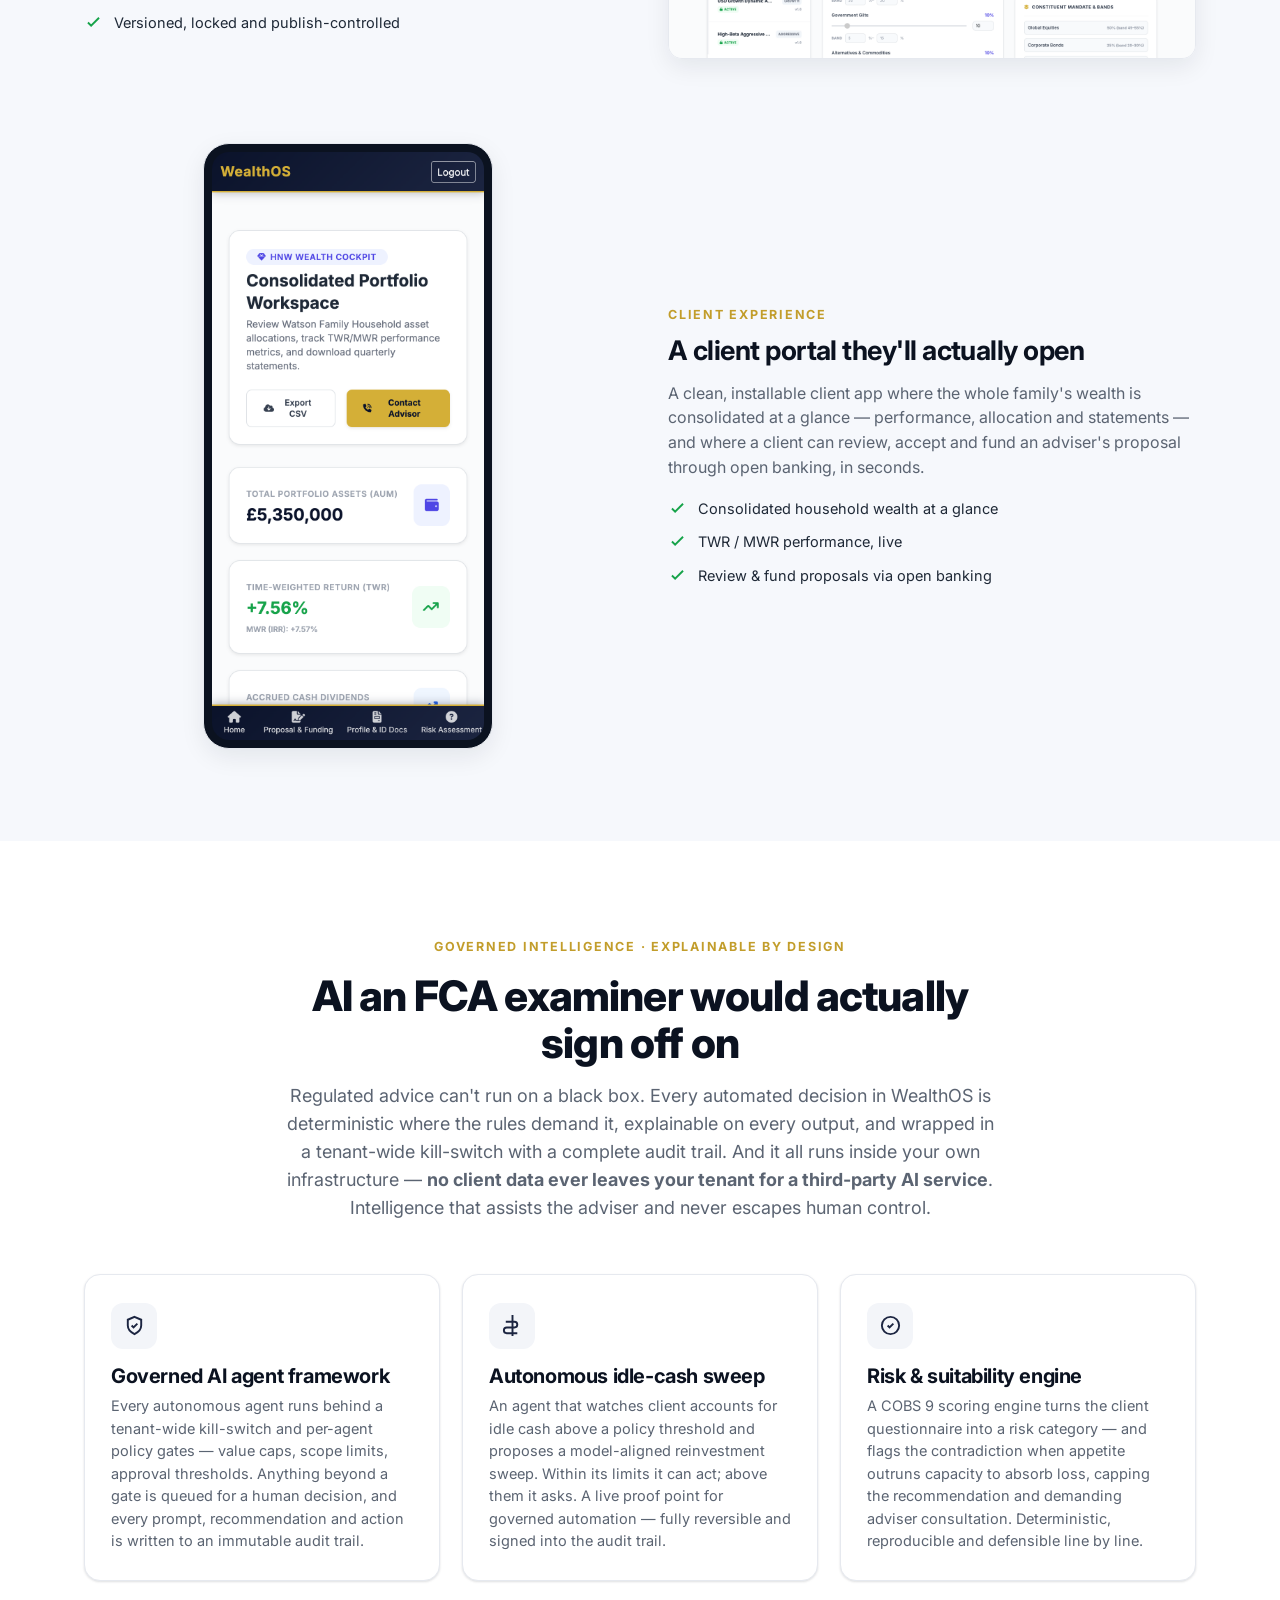
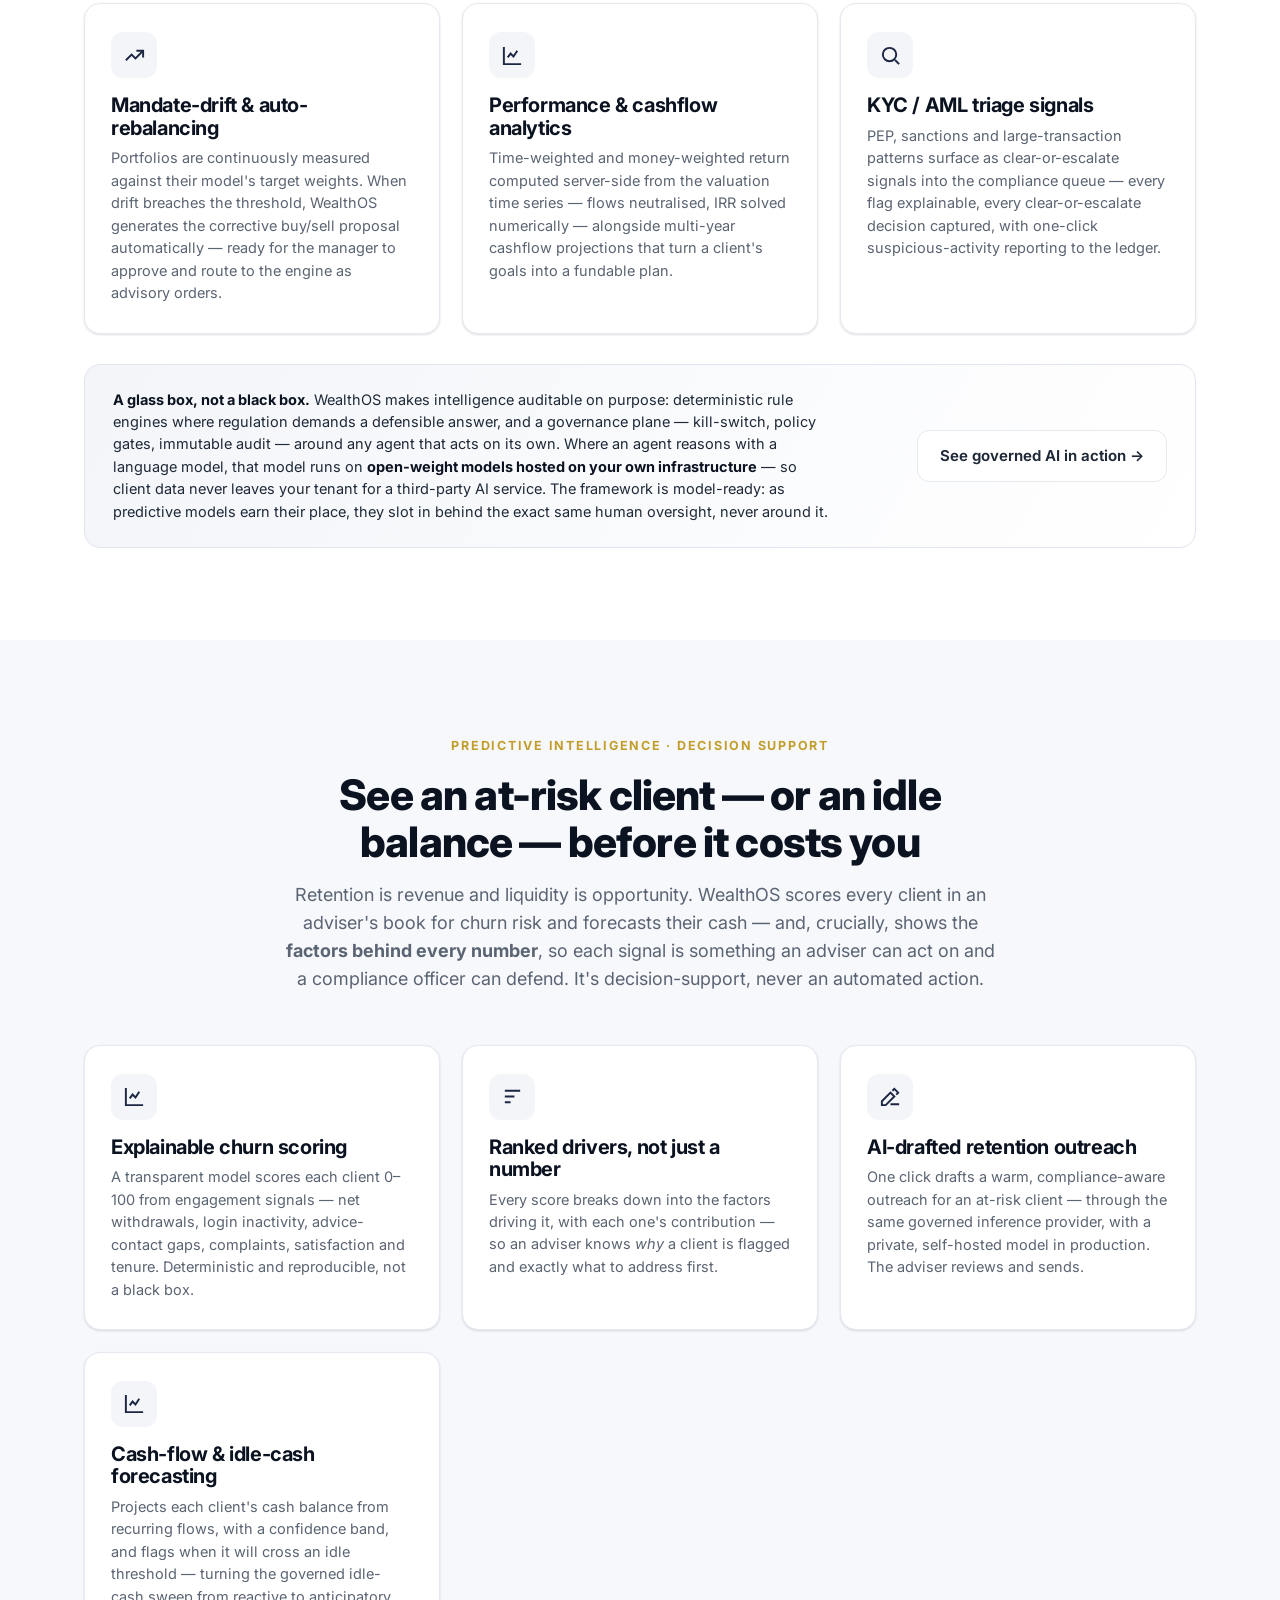
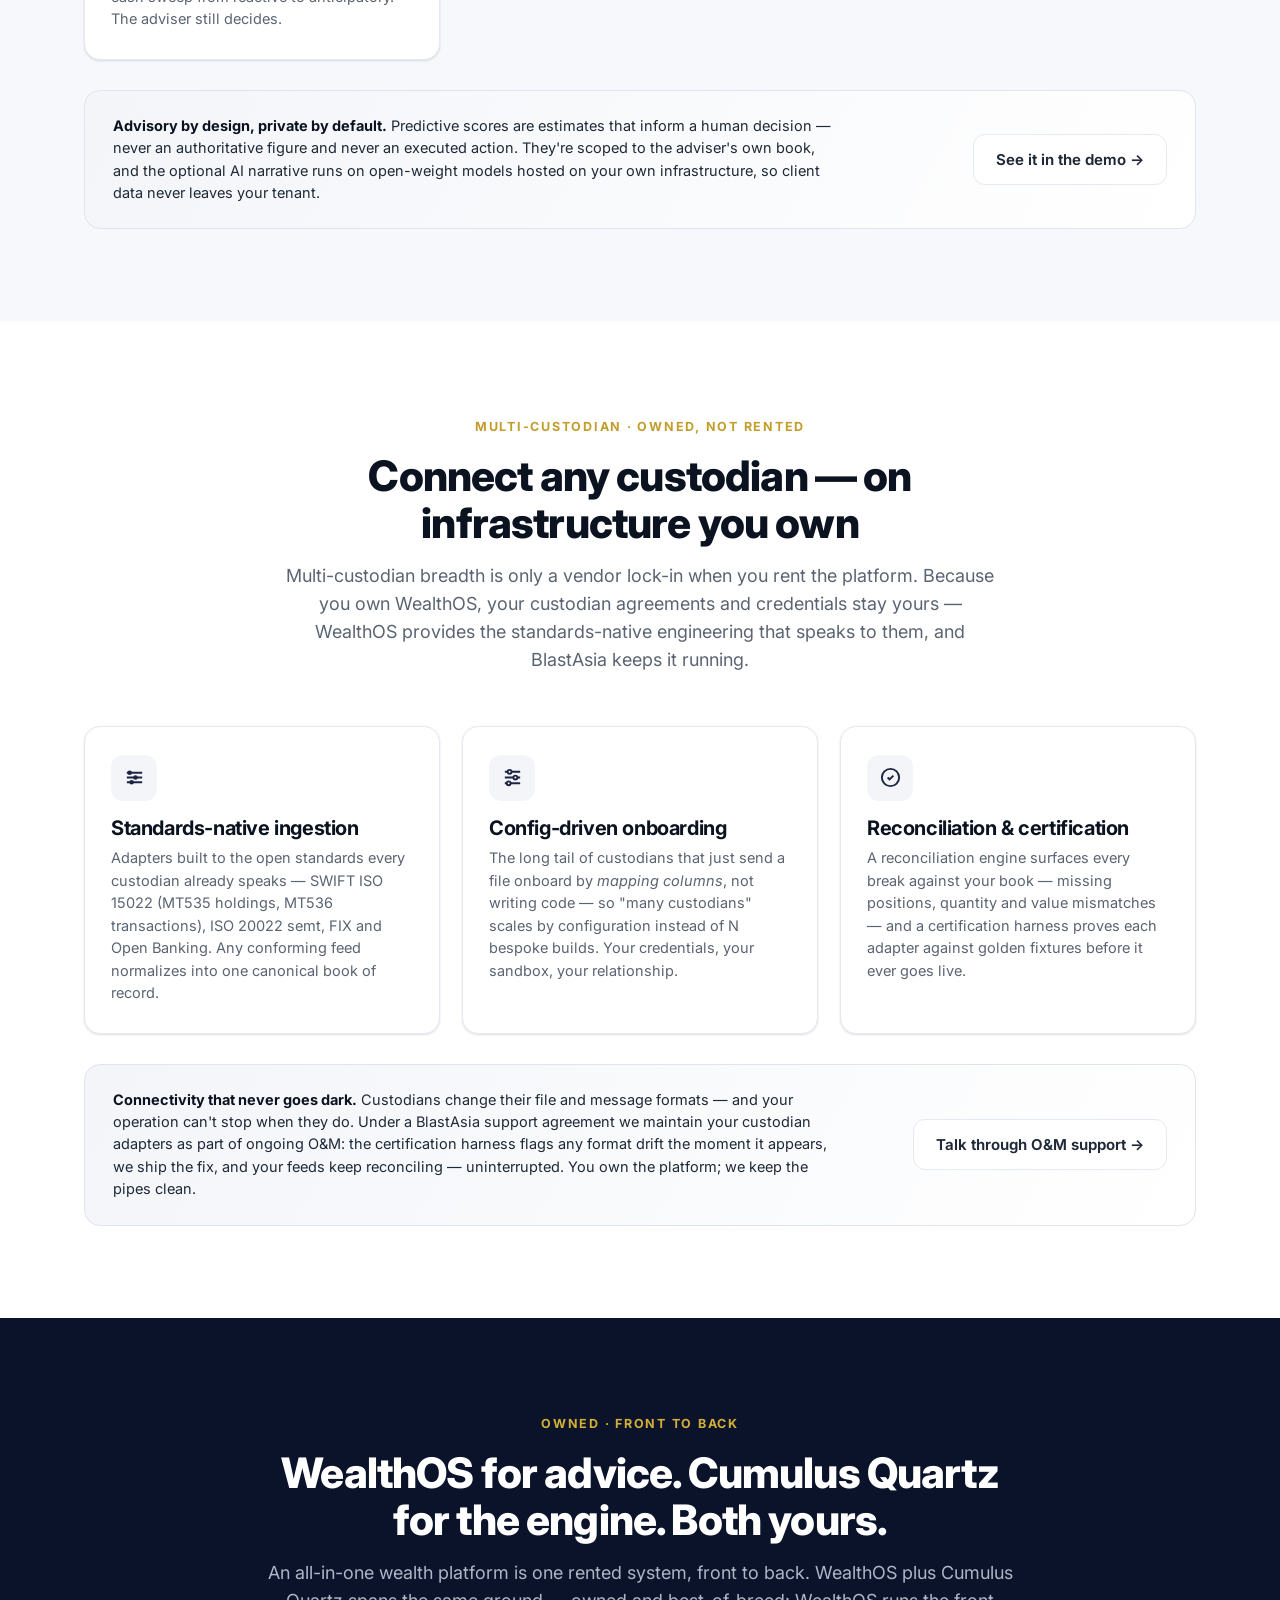
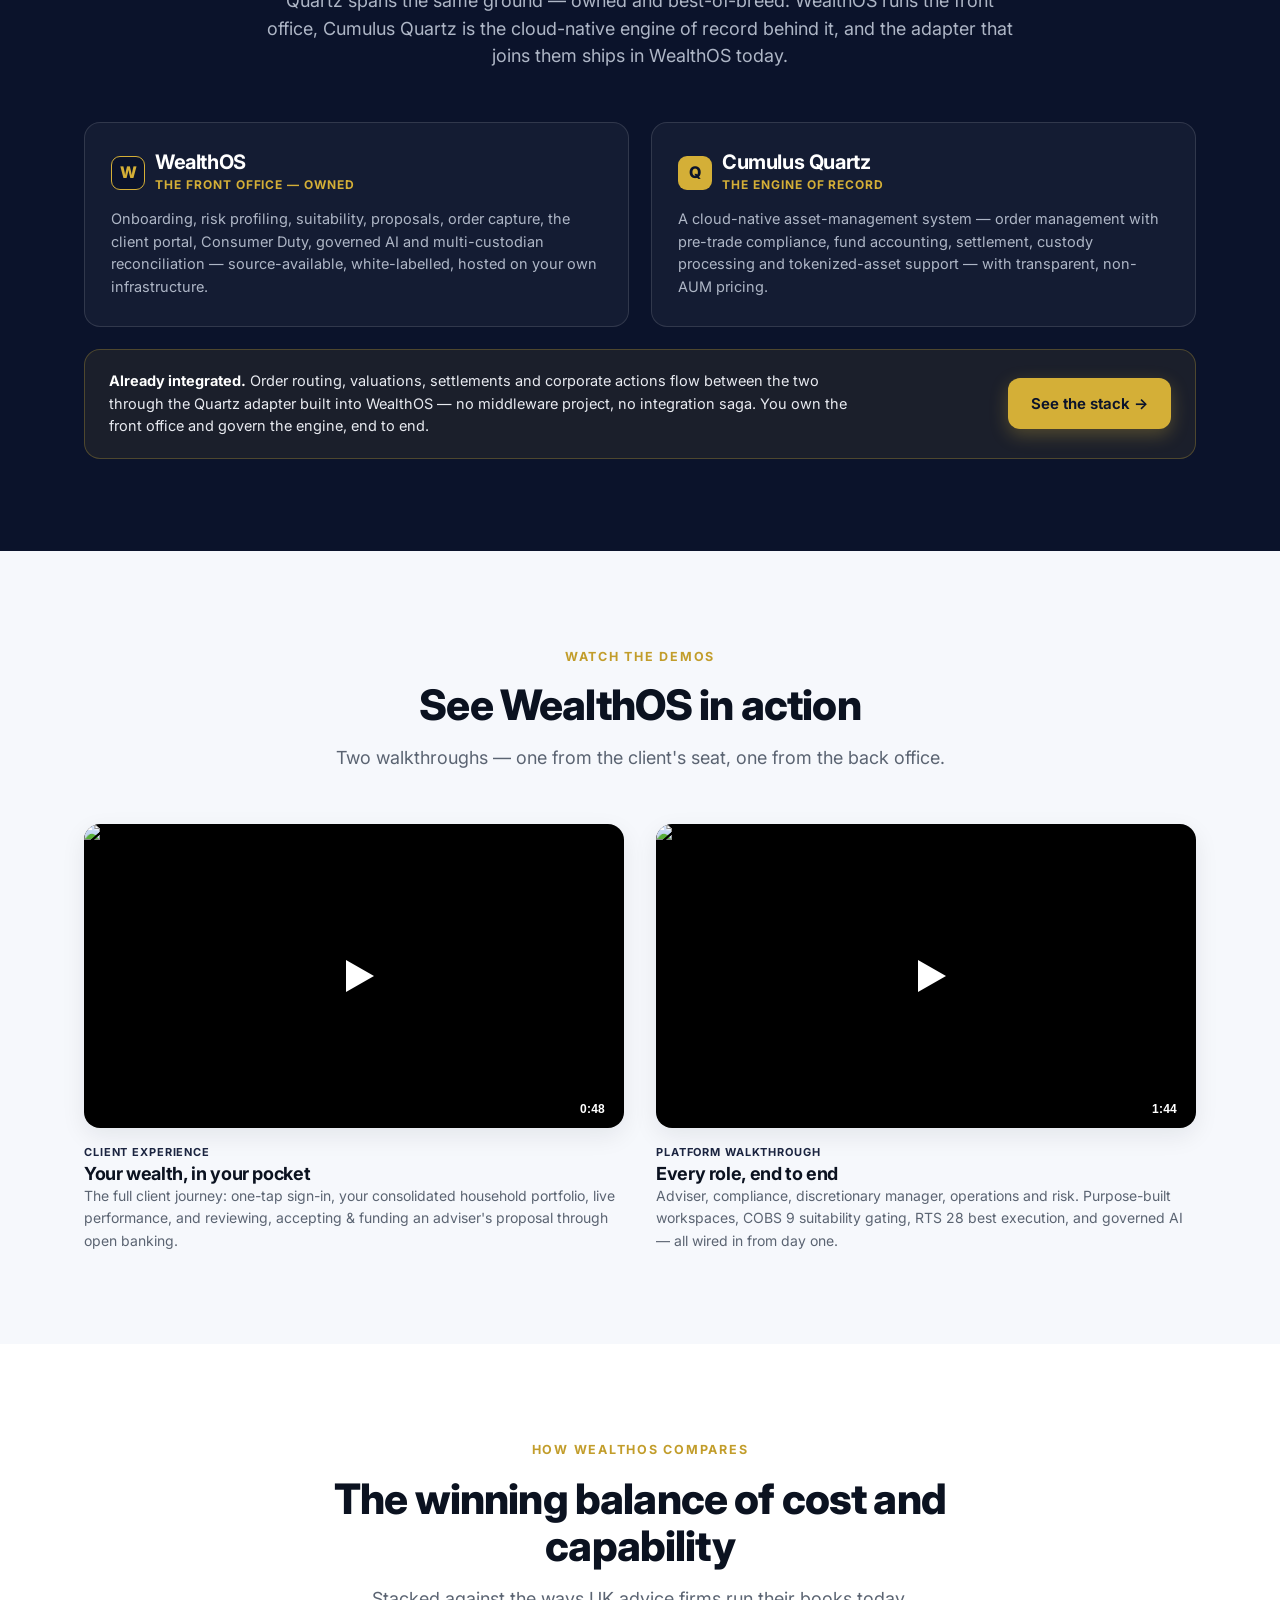
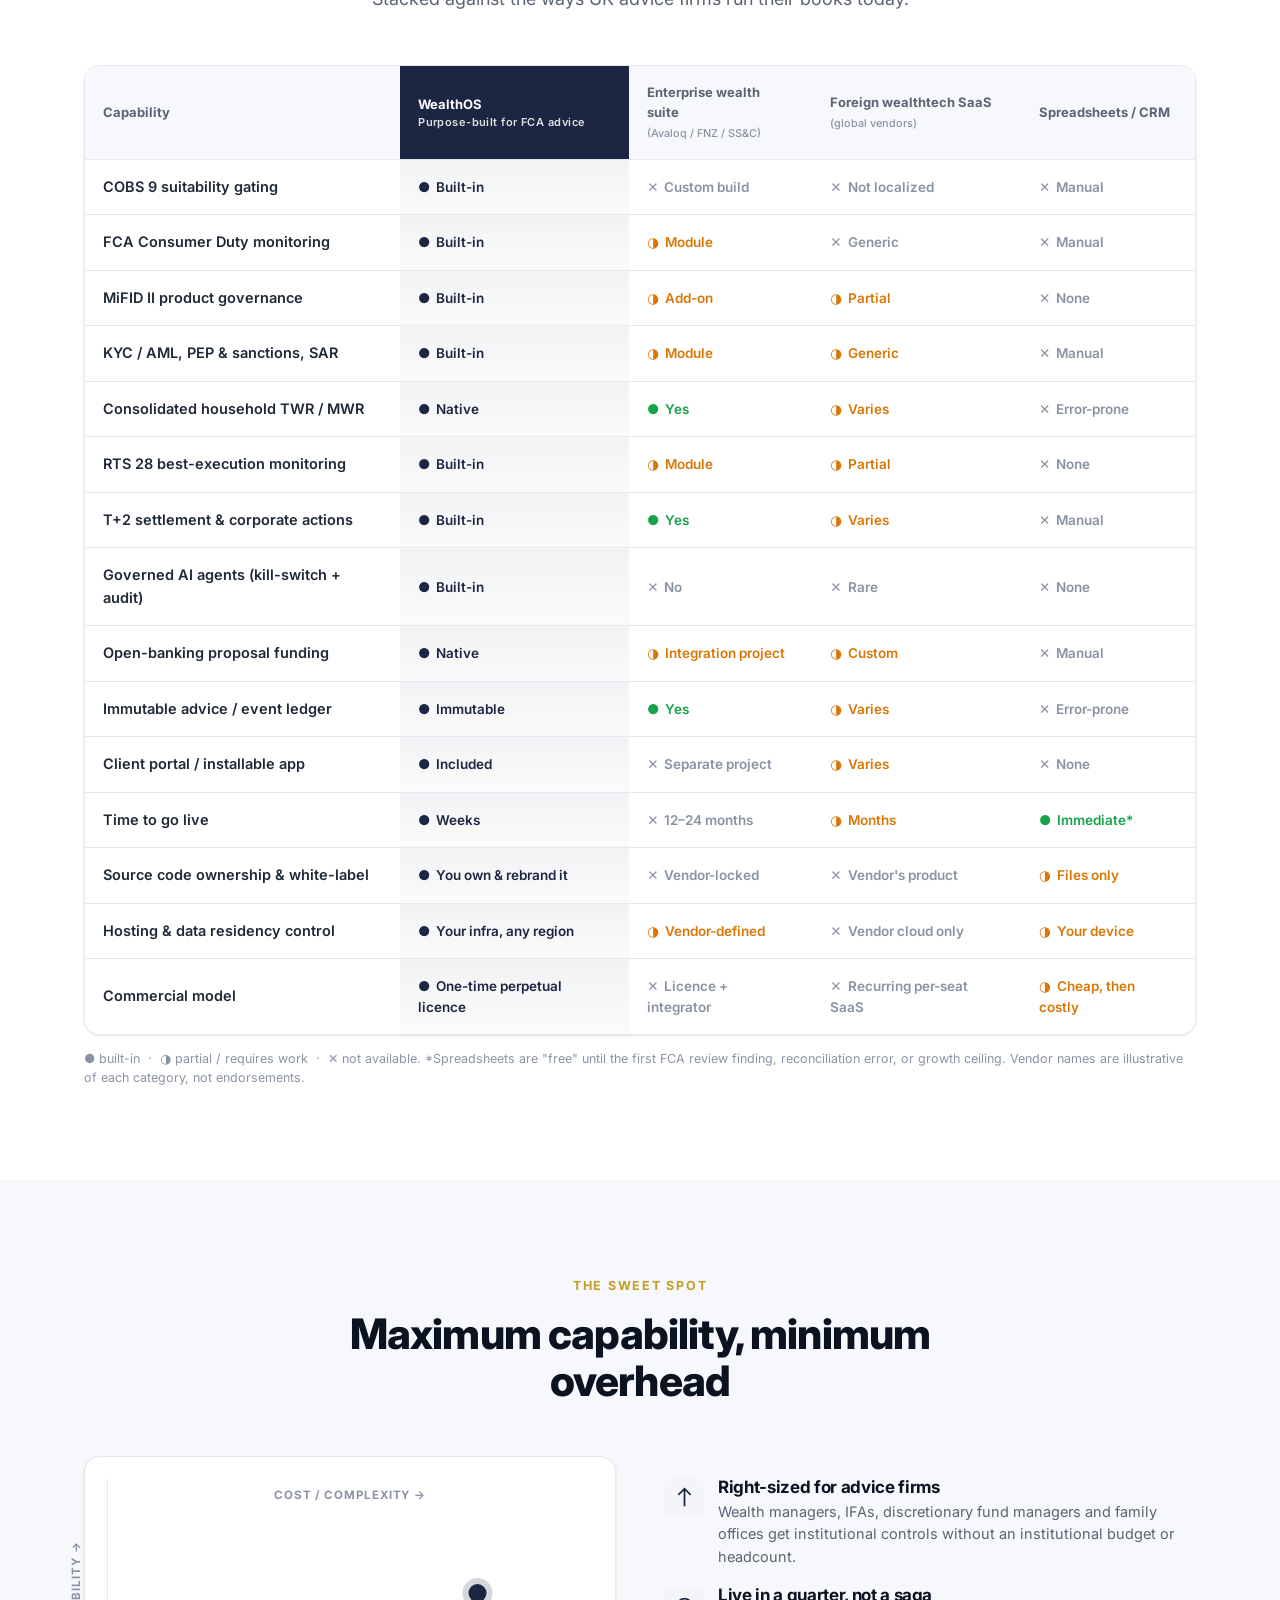
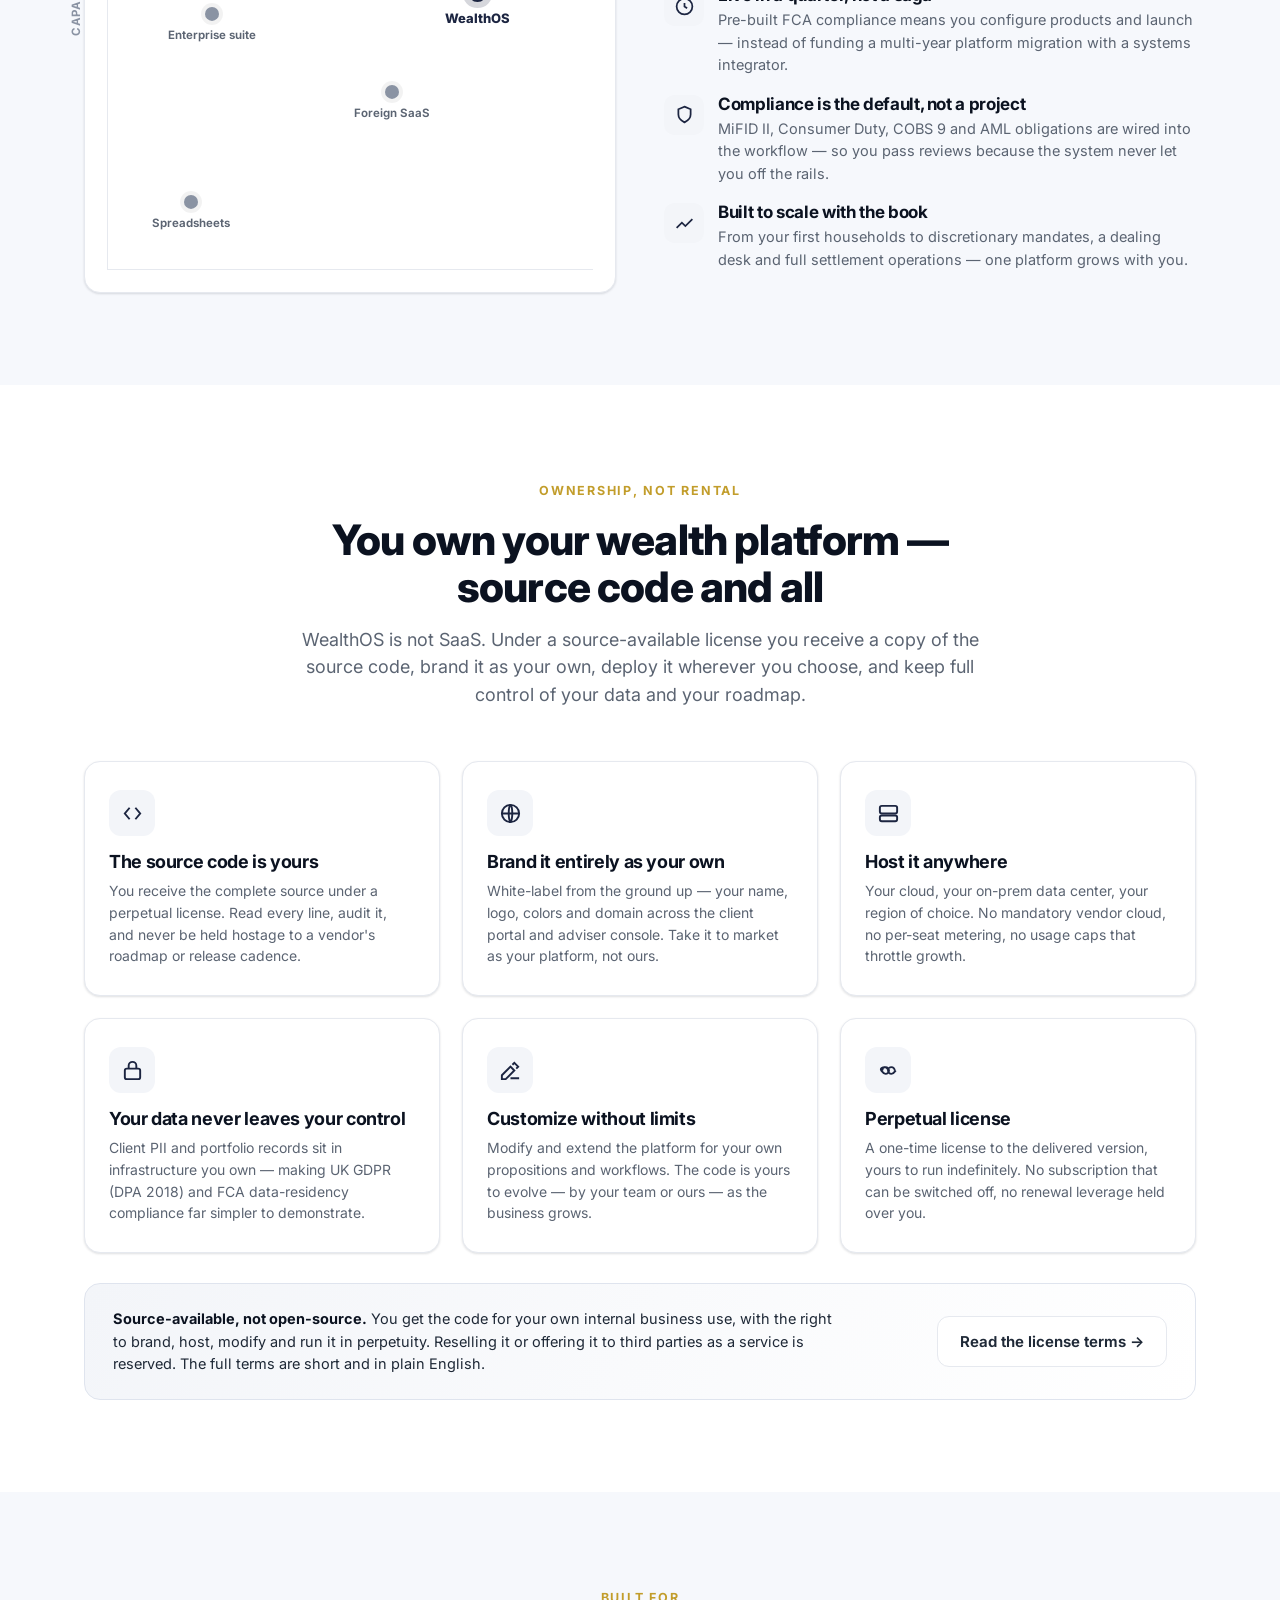
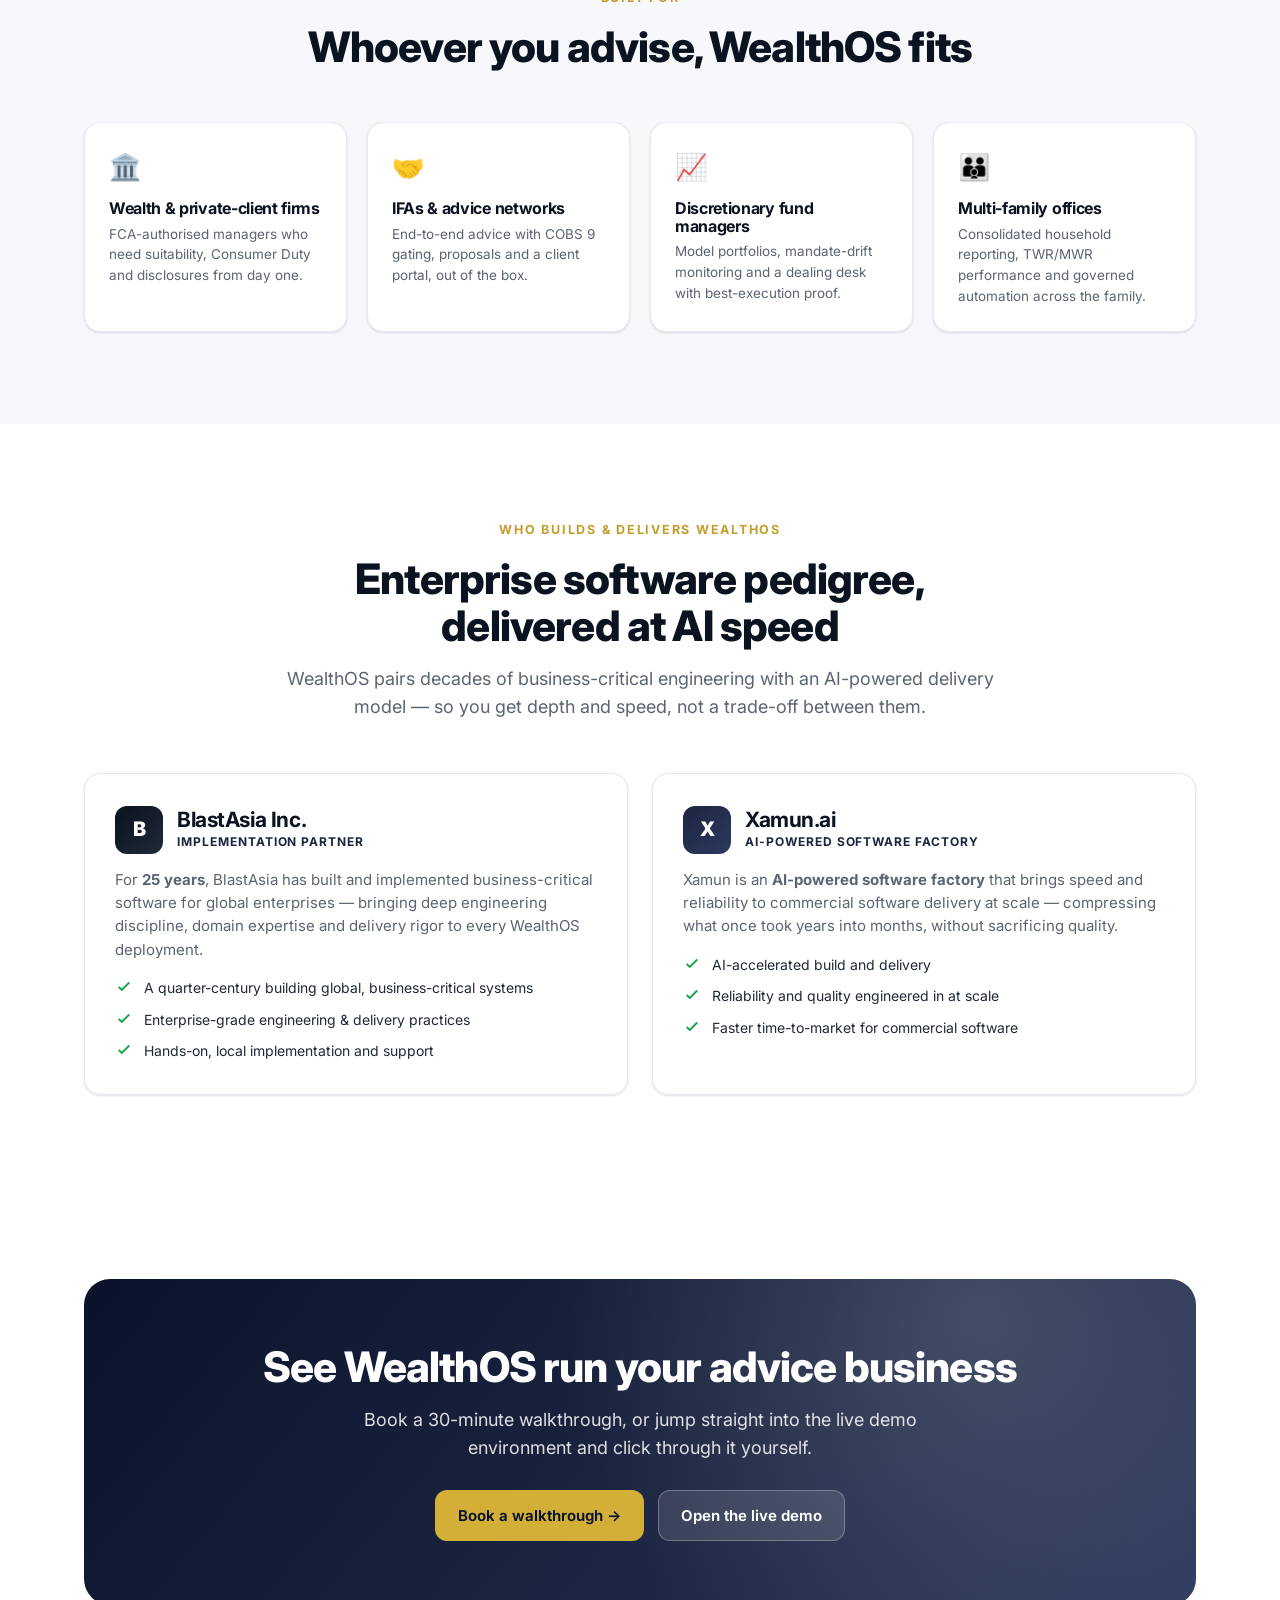
==== commit 058579b8: "Predictive section: add cash-flow / idle-cash forecasting card Co-Authored-By: Claude Opus 4.8 (1M c" ====
--- a/index.html
+++ b/index.html
@@ -278,8 +278,8 @@
   <div class="wrap">
     <div class="section-head center reveal">
       <span class="eyebrow">Predictive intelligence · Decision support</span>
-      <h2>See an at-risk client before they leave</h2>
-      <p>Retention is revenue. WealthOS scores every client in an adviser's book for churn risk and — crucially — shows the <strong>ranked factors</strong> behind each score, so the signal is something an adviser can act on and a compliance officer can defend. It's decision-support, never an automated action.</p>
+      <h2>See an at-risk client — or an idle balance — before it costs you</h2>
+      <p>Retention is revenue and liquidity is opportunity. WealthOS scores every client in an adviser's book for churn risk and forecasts their cash — and, crucially, shows the <strong>factors behind every number</strong>, so each signal is something an adviser can act on and a compliance officer can defend. It's decision-support, never an automated action.</p>
     </div>
     <div class="features">
       <div class="feature reveal">
@@ -296,6 +296,11 @@
         <div class="ic"><svg viewBox="0 0 24 24" fill="none" stroke="currentColor" stroke-width="2"><path d="M12 20h9M3 17l9-9 4 4-9 9H3z"/><path d="M14 6l2-2 4 4-2 2"/></svg></div>
         <h3>AI-drafted retention outreach</h3>
         <p>One click drafts a warm, compliance-aware outreach for an at-risk client — through the same governed inference provider, with a private, self-hosted model in production. The adviser reviews and sends.</p>
+      </div>
+      <div class="feature reveal">
+        <div class="ic"><svg viewBox="0 0 24 24" fill="none" stroke="currentColor" stroke-width="2"><path d="M3 3v18h18"/><path d="M7 14l3-4 3 3 4-6"/></svg></div>
+        <h3>Cash-flow &amp; idle-cash forecasting</h3>
+        <p>Projects each client's cash balance from recurring flows, with a confidence band, and flags when it will cross an idle threshold — turning the governed idle-cash sweep from reactive to anticipatory. The adviser still decides.</p>
       </div>
     </div>
     <div class="own-cta reveal">
